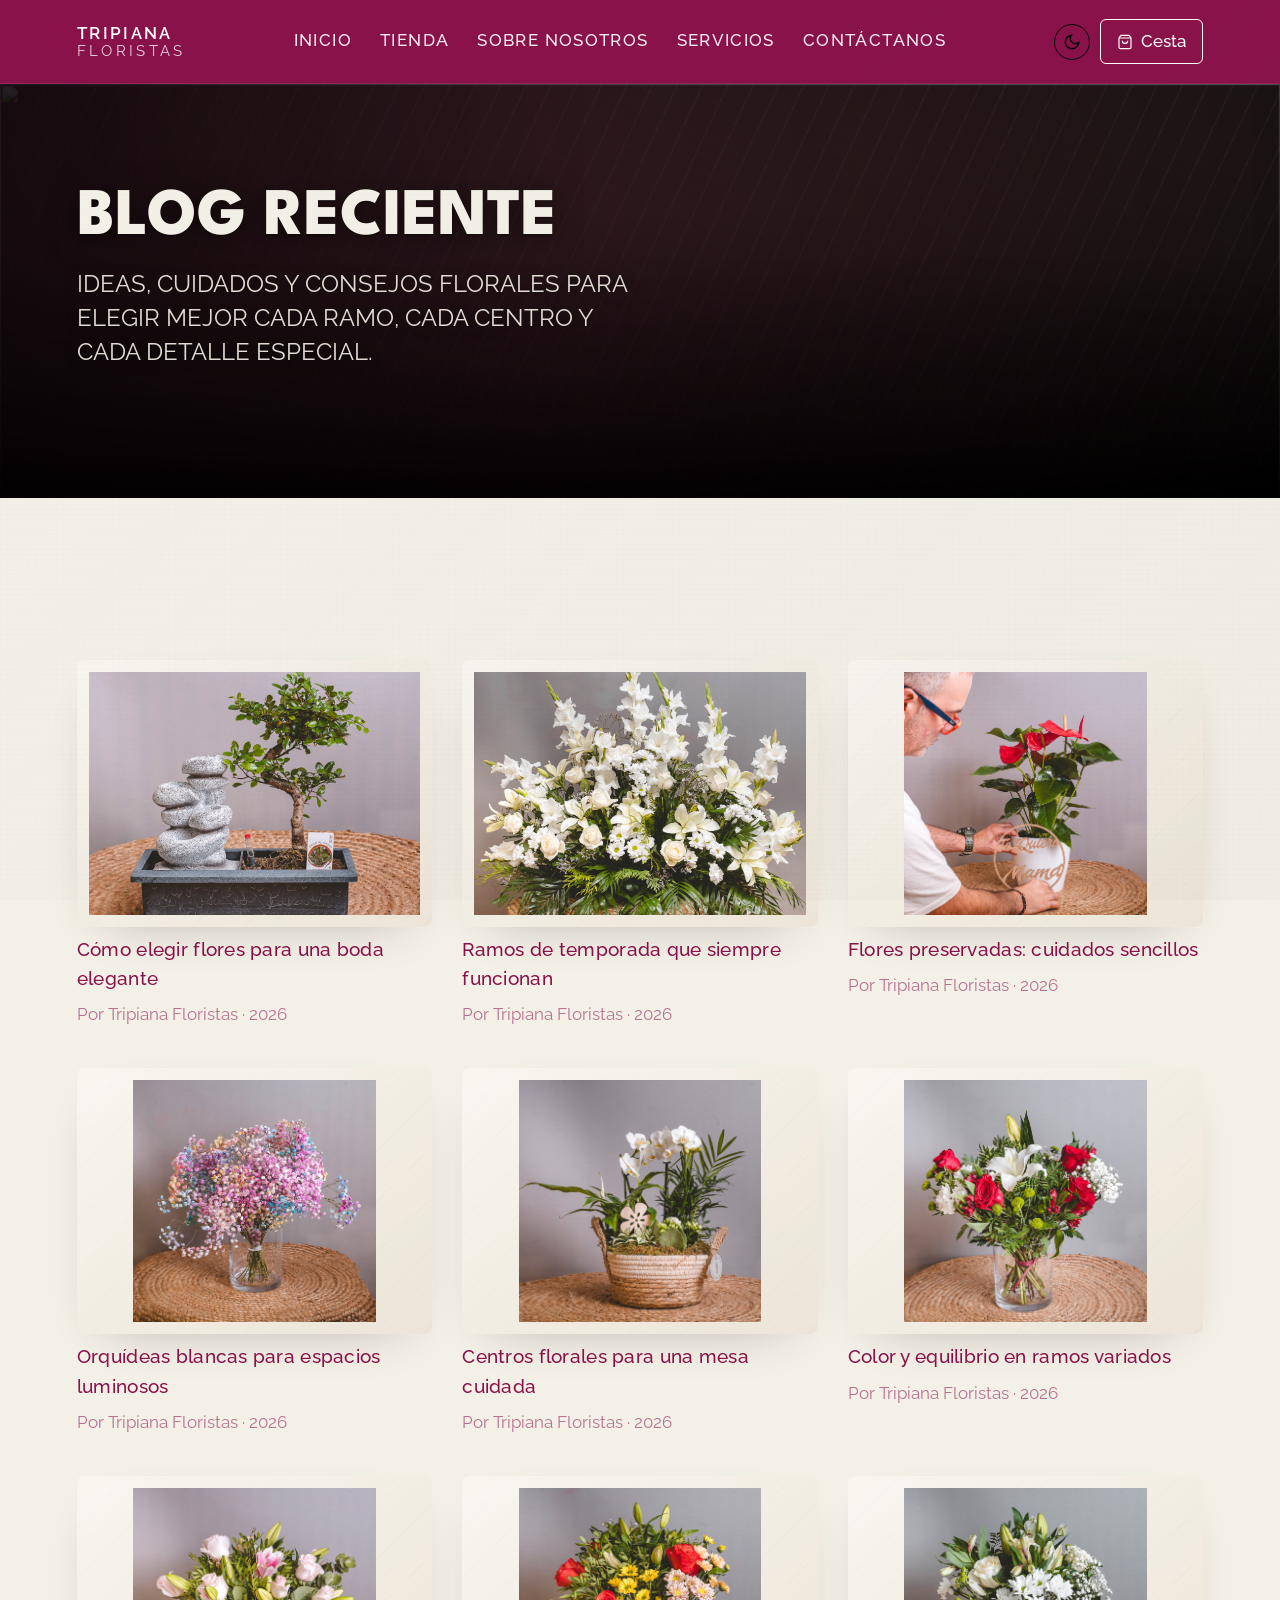
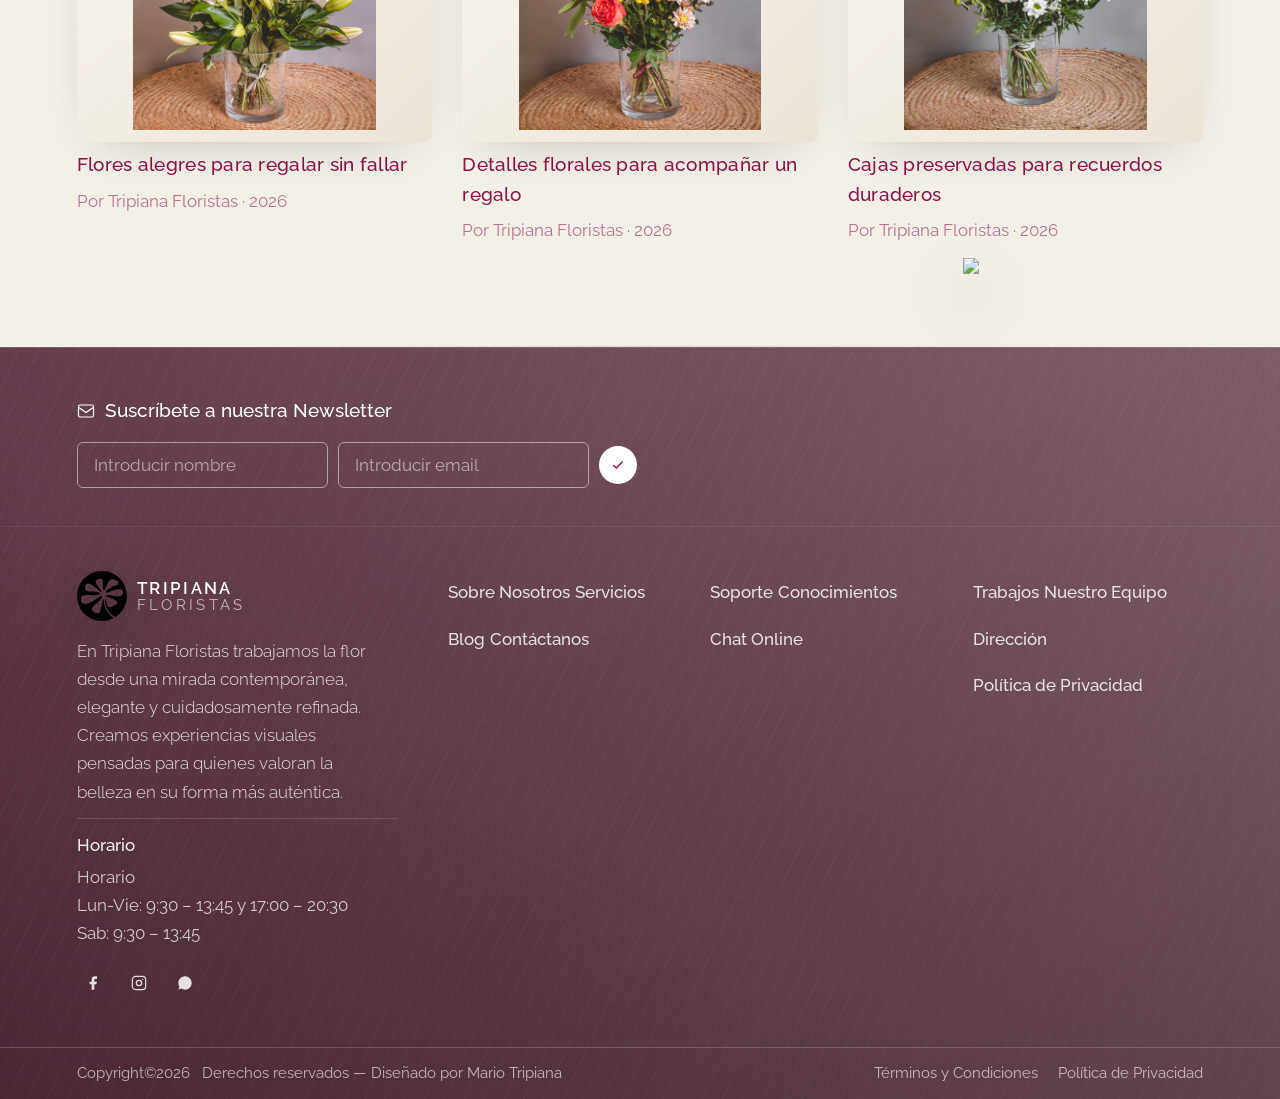
==== blog.html @ 81db088d "cambios" ====
<!doctype html>
<html lang="es">
  <head>
    <meta charset="UTF-8" />
    <meta name="viewport" content="width=device-width, initial-scale=1.0" />
    <title>Tripiana Floristas — Blog</title>
    <link rel="stylesheet" href="styles.css" />
    <script src="assets/effects.js" defer></script>
    <style>
      .blog-page-grid {
        display: grid;
        grid-template-columns: repeat(3, 1fr);
        gap: clamp(22px, 2.5vw, 32px) clamp(20px, 2.5vw, 30px);
        padding: clamp(40px, 6vw, 72px) 0 clamp(56px, 8vw, 96px);
      }
      .blog-page-card {
        display: flex;
        flex-direction: column;
        gap: 8px;
        cursor: pointer;
      }
      .blog-page-card:hover .img-ph {
        opacity: 0.88;
      }
      .blog-page-card .img-ph {
        width: 100%;
        aspect-ratio: 4/3;
        min-height: 160px;
        transition: opacity 0.2s;
      }
      .blog-page-card-title {
        font-weight: 500;
        font-size: var(--fs-base);
        color: var(--crimson);
      }
      .blog-page-card-meta {
        font-size: var(--fs-sm);
        color: var(--text-mid);
      }
      @media (max-width: 1100px) {
        .blog-page-grid {
          grid-template-columns: repeat(2, 1fr);
        }
      }
      @media (max-width: 520px) {
        .blog-page-grid {
          grid-template-columns: 1fr;
        }
      }
    </style>
  </head>
  <body>
    <!-- HEADER -->
    <header class="site-header hdr-crimson">
      <a href="index.html" class="logo">
        <div class="logo-text">
          <span class="logo-name">TRIPIANA</span>
          <span class="logo-sub">FLORISTAS</span>
        </div>
      </a>
      <nav class="site-nav" id="siteNav">
        <a href="index.html">INICIO</a>
        <a href="tienda.html">TIENDA</a>
        <a href="sobre-nosotros.html">SOBRE NOSOTROS</a>
        <a href="servicios.html">SERVICIOS</a>
        <a href="contacto.html">CONTÁCTANOS</a>
      </nav>
      <div class="header-actions">
        <a href="cesta.html" class="cart-btn">
          <svg
            width="16"
            height="16"
            viewBox="0 0 24 24"
            fill="none"
            stroke="currentColor"
            stroke-width="1.8"
          >
            <path d="M6 2L3 6v14a2 2 0 002 2h14a2 2 0 002-2V6l-3-4z" />
            <line x1="3" y1="6" x2="21" y2="6" />
            <path d="M16 10a4 4 0 01-8 0" />
          </svg>
          Cesta
        </a>
        <button
          class="nav-toggle"
          id="navToggle"
          aria-label="Abrir menú"
          aria-expanded="false"
        >
          <svg
            viewBox="0 0 24 24"
            fill="none"
            stroke="currentColor"
            stroke-width="2"
          >
            <line x1="3" y1="7" x2="21" y2="7" />
            <line x1="3" y1="12" x2="21" y2="12" />
            <line x1="3" y1="17" x2="21" y2="17" />
          </svg>
        </button>
      </div>
    </header>

    <!-- HERO -->
    <section class="hero">
      <img class="hero-photo" src="fotos web/ramo pastel.png" alt="" />
      <div class="hero-content">
        <h1 class="hero-title">Blog reciente</h1>
        <p class="hero-body" style="max-width:500px">Ideas, cuidados y consejos florales para elegir mejor cada ramo, cada centro y cada detalle especial.</p>
      </div>
    </section>

    <!-- BLOG GRID — 9 posts -->
    <section class="section" style="padding-bottom: 0">
      <div class="container">
        <div class="blog-page-grid">
          <div class="blog-page-card">
            <div
              class="img-ph"
              style="width: 100%; aspect-ratio: 4/3; min-height: 160px"
            >
              <img
                class="img-real"
                src="fotos web/Bonsái_mini.jpg"
                alt="Foto blog"
              />
            </div>
            <p class="blog-page-card-title">
              Cómo elegir flores para una boda elegante
            </p>
            <p class="blog-page-card-meta">Por Tripiana Floristas · 2026</p>
          </div>
          <div class="blog-page-card">
            <div
              class="img-ph"
              style="width: 100%; aspect-ratio: 4/3; min-height: 160px"
            >
              <img
                class="img-real"
                src="fotos web/Centro_Blanco.jpg"
                alt="Foto blog"
              />
            </div>
            <p class="blog-page-card-title">
              Ramos de temporada que siempre funcionan
            </p>
            <p class="blog-page-card-meta">Por Tripiana Floristas · 2026</p>
          </div>
          <div class="blog-page-card">
            <div
              class="img-ph"
              style="width: 100%; aspect-ratio: 4/3; min-height: 160px"
            >
              <img
                class="img-contain"
                src="fotos web/Jero_Planta.jpg"
                alt="Foto blog"
              />
            </div>
            <p class="blog-page-card-title">
              Flores preservadas: cuidados sencillos
            </p>
            <p class="blog-page-card-meta">Por Tripiana Floristas · 2026</p>
          </div>
          <div class="blog-page-card">
            <div
              class="img-ph"
              style="width: 100%; aspect-ratio: 4/3; min-height: 160px"
            >
              <img
                class="img-contain"
                src="fotos web/Paniculata_Abierta.jpg"
                alt="Foto blog"
              />
            </div>
            <p class="blog-page-card-title">
              Orquídeas blancas para espacios luminosos
            </p>
            <p class="blog-page-card-meta">Por Tripiana Floristas · 2026</p>
          </div>
          <div class="blog-page-card">
            <div
              class="img-ph"
              style="width: 100%; aspect-ratio: 4/3; min-height: 160px"
            >
              <img
                class="img-contain"
                src="fotos web/Cesta verde grande.jpg"
                alt="Foto blog"
              />
            </div>
            <p class="blog-page-card-title">
              Centros florales para una mesa cuidada
            </p>
            <p class="blog-page-card-meta">Por Tripiana Floristas · 2026</p>
          </div>
          <div class="blog-page-card">
            <div
              class="img-ph"
              style="width: 100%; aspect-ratio: 4/3; min-height: 160px"
            >
              <img
                class="img-contain"
                src="fotos web/Ramo_Sobremesa.jpg"
                alt="Foto blog"
              />
            </div>
            <p class="blog-page-card-title">
              Color y equilibrio en ramos variados
            </p>
            <p class="blog-page-card-meta">Por Tripiana Floristas · 2026</p>
          </div>
          <div class="blog-page-card">
            <div
              class="img-ph"
              style="width: 100%; aspect-ratio: 4/3; min-height: 160px"
            >
              <img
                class="img-contain"
                src="fotos web/Ramo_Ilicitano.jpg"
                alt="Foto blog"
              />
            </div>
            <p class="blog-page-card-title">
              Flores alegres para regalar sin fallar
            </p>
            <p class="blog-page-card-meta">Por Tripiana Floristas · 2026</p>
          </div>
          <div class="blog-page-card">
            <div
              class="img-ph"
              style="width: 100%; aspect-ratio: 4/3; min-height: 160px"
            >
              <img
                class="img-contain"
                src="fotos web/Ramo_Éxito.jpg"
                alt="Foto blog"
              />
            </div>
            <p class="blog-page-card-title">
              Detalles florales para acompañar un regalo
            </p>
            <p class="blog-page-card-meta">Por Tripiana Floristas · 2026</p>
          </div>
          <div class="blog-page-card">
            <div
              class="img-ph"
              style="width: 100%; aspect-ratio: 4/3; min-height: 160px"
            >
              <img
                class="img-contain"
                src="fotos web/Ramo_Elegancia.jpg"
                alt="Foto blog"
              />
            </div>
            <p class="blog-page-card-title">
              Cajas preservadas para recuerdos duraderos
            </p>
            <p class="blog-page-card-meta">Por Tripiana Floristas · 2026</p>
          </div>
        </div>
      </div>
    </section>

    <!-- FOOTER -->
    <footer class="site-footer">
      <div class="footer-texture"></div>
      <div class="footer-nl">
        <div class="footer-nl-left">
          <p class="footer-nl-label">
            <svg
              width="18"
              height="18"
              viewBox="0 0 24 24"
              fill="none"
              stroke="currentColor"
              stroke-width="1.6"
            >
              <rect x="2" y="4" width="20" height="16" rx="2" />
              <path d="M2 7l10 7 10-7" />
            </svg>
            Suscríbete a nuestra Newsletter
          </p>
          <div class="footer-nl-form">
            <input
              class="footer-input"
              type="text"
              placeholder="Introducir nombre"
            />
            <input
              class="footer-input"
              type="email"
              placeholder="Introducir email"
            />
            <button class="footer-check-btn" aria-label="Enviar">
              <svg
                width="14"
                height="14"
                viewBox="0 0 24 24"
                fill="none"
                stroke="currentColor"
                stroke-width="2.5"
              >
                <polyline points="20 6 9 17 4 12" />
              </svg>
            </button>
          </div>
        </div>
        <div class="footer-schedule">
          Horario<br />Lun-Vie: 9:30 – 13:45 y 17:00 – 20:30<br />Sab: 9:30 –
          13:45
        </div>
        <div class="footer-bouquet">
          <div class="img-ph">
            <img
              class="img-contain"
              src="fotos web/fotos web-11.png"
              alt="Ramo"
            />
          </div>
        </div>
      </div>
      <div class="footer-main">
        <div class="footer-brand">
          <div class="footer-logo">
            <img src="assets/logo-flower.svg" class="footer-logo-icon" alt="" />
            <div class="footer-logo-text logo-text">
              <span class="logo-name">TRIPIANA</span>
              <span class="logo-sub">FLORISTAS</span>
            </div>
          </div>
          <p class="footer-brand-desc">
            En Tripiana Floristas trabajamos la flor desde una mirada
            contemporánea, elegante y cuidadosamente refinada. Creamos
            experiencias visuales pensadas para quienes valoran la belleza en su
            forma más auténtica.
          </p>
          <div class="footer-social">
            <button class="footer-social-btn">
              <svg
                width="16"
                height="16"
                viewBox="0 0 24 24"
                fill="currentColor"
              >
                <path
                  d="M18 2h-3a5 5 0 00-5 5v3H7v4h3v8h4v-8h3l1-4h-4V7a1 1 0 011-1h3z"
                />
              </svg>
            </button>
            <button class="footer-social-btn">
              <svg
                width="16"
                height="16"
                viewBox="0 0 24 24"
                fill="none"
                stroke="currentColor"
                stroke-width="1.8"
              >
                <rect x="2" y="2" width="20" height="20" rx="5" />
                <circle cx="12" cy="12" r="4" />
                <circle
                  cx="17.5"
                  cy="6.5"
                  r="1"
                  fill="currentColor"
                  stroke="none"
                />
              </svg>
            </button>
            <button class="footer-social-btn">
              <svg
                width="16"
                height="16"
                viewBox="0 0 24 24"
                fill="currentColor"
              >
                <path
                  d="M17.472 14.382c-.297-.149-1.758-.867-2.03-.967-.273-.099-.471-.148-.67.15-.197.297-.767.966-.94 1.164-.173.199-.347.223-.644.075-.297-.15-1.255-.463-2.39-1.475-.883-.788-1.48-1.761-1.653-2.059-.173-.297-.018-.458.13-.606.134-.133.298-.347.446-.52.149-.174.198-.298.298-.497.099-.198.05-.371-.025-.52-.075-.149-.669-1.612-.916-2.207-.242-.579-.487-.5-.669-.51-.173-.008-.371-.01-.57-.01-.198 0-.52.074-.792.372-.272.297-1.04 1.016-1.04 2.479 0 1.462 1.065 2.875 1.213 3.074.149.198 2.096 3.2 5.077 4.487.709.306 1.262.489 1.694.625.712.227 1.36.195 1.871.118.571-.085 1.758-.719 2.006-1.413.248-.694.248-1.289.173-1.413-.074-.124-.272-.198-.57-.347zM11.99 2C6.469 2 2 6.47 2 11.99c0 2.108.62 4.072 1.693 5.717L2 22l4.418-1.666C8.006 21.375 9.96 22 11.99 22 17.51 22 22 17.53 22 12.01 22 6.47 17.51 2 11.99 2z"
                />
              </svg>
            </button>
          </div>
        </div>
        <div class="footer-links-grid">
          <div class="footer-link-col">
            <a href="sobre-nosotros.html">Sobre Nosotros</a>
            <a href="servicios.html">Servicios</a>
            <a href="blog.html">Blog</a>
            <a href="contacto.html">Contáctanos</a>
          </div>
          <div class="footer-link-col">
            <a href="#">Soporte</a>
            <a href="#">Conocimientos</a>
            <a href="#">Chat Online</a>
          </div>
          <div class="footer-link-col">
            <a href="#">Trabajos</a>
            <a href="sobre-nosotros.html">Nuestro Equipo</a>
            <a href="#">Dirección</a>
            <a href="politica.html">Política de Privacidad</a>
          </div>
        </div>
      </div>
      <div class="footer-bottom">
        <div style="display: flex; gap: 12px; flex-wrap: wrap">
          <span>Copyright©2026</span>
          <span>Derechos reservados — Diseñado por Mario Tripiana</span>
        </div>
        <div class="footer-bottom-right">
          <a href="#">Términos y Condiciones</a>
          <a href="politica.html">Política de Privacidad</a>
        </div>
      </div>
    </footer>

    <script>
      (function () {
        var t = document.getElementById("navToggle"),
          n = document.getElementById("siteNav");
        if (!t || !n) return;
        t.addEventListener("click", function () {
          var o = n.classList.toggle("open");
          t.setAttribute("aria-expanded", o ? "true" : "false");
        });
      })();
    </script>
  </body>
</html>
---- styles.css ----
/* ============================================================
   TRIPIANA FLORISTAS — Shared Styles (responsive overhaul)
   ============================================================ */
@import url("https://fonts.googleapis.com/css2?family=League+Spartan:wght@700;800&family=Raleway:ital,wght@0,300;0,400;0,500;0,600;0,700;1,300;1,400&family=Cormorant+Garamond:ital,wght@0,300;0,400;0,500;0,600;1,300;1,400;1,500;1,600&display=swap");

:root {
  /* ── Colores base ── */
  --crimson: #8a124b;
  --crimson-dark: #710032;
  --crimson-mid: #b97193;
  --cream: #f3f0e7;
  --white: #ffffff;
  --black: #000000;
  --gray: rgb(175, 175, 175);
  --gray-light: rgb(237, 235, 236);
  --gray-mid: rgb(194, 192, 185);
  --text-mid: #b97193;
  --hero-dark: rgb(37, 28, 28);

  /* ── Figma Corporate Colors — Primario ── */
  --color-primary-50: #e8d0db;
  --color-primary-100: #dcb8c9;
  --color-primary-200: #b97193;
  --color-primary-300: #ad5981;
  --color-primary-400: #962a5d;
  --color-primary-500: #8a124b;
  --color-primary-600: #710032;
  --color-primary-700: #570018;
  --color-primary-800: #3e0000;

  /* ── Figma Corporate Colors — Secundario (crema/beige) ── */
  --color-secondary-50: #fdfcfa;
  --color-secondary-100: #faf9f5;
  --color-secondary-200: #f8f6f1;
  --color-secondary-300: #f5f3ec;
  --color-secondary-400: #f3f0e6;
  --color-secondary-500: #f3f0e7;
  --color-secondary-600: #c2c0b9;
  --color-secondary-700: #92908b;
  --color-secondary-800: #61605c;

  /* ── Figma Corporate Colors — Neutral ── */
  --color-neutral-50: #f6f5f6;
  --color-neutral-100: #edebec;
  --color-neutral-200: #e5e1e3;
  --color-neutral-300: #e0dcde;
  --color-neutral-400: #d0cdd0;
  --color-neutral-500: #d3cdd0;
  --color-neutral-600: #6d676a;
  --color-neutral-700: #534d50;
  --color-neutral-800: #3a3437;

  /* ── Figma Corporate Colors — Complementario (azul oscuro) ── */
  --color-comp-50: #d4d6d9;
  --color-comp-100: #aaadb2;
  --color-comp-200: #7f858c;
  --color-comp-300: #555c65;
  --color-comp-400: #2a444f;
  --color-comp-500: #2a333f;
  --color-comp-600: #222932;
  --color-comp-700: #191f26;
  --color-comp-800: #111419;

  /* ── Figma Corporate Colors — Complementario 2 (lila/lavanda) ── */
  --color-comp2-50: #f7f2f8;
  --color-comp2-100: #efe6f2;
  --color-comp2-200: #e7d9eb;
  --color-comp2-300: #dfcde5;
  --color-comp2-400: #d0c0dd;
  --color-comp2-500: #d7c0de;
  --color-comp2-600: #ac9ab2;
  --color-comp2-700: #817385;
  --color-comp2-800: #564d59;

  /* ── Figma Corporate Colors — Warning (verde) ── */
  --color-warning-50: #dffbcd;
  --color-warning-100: #bef79b;
  --color-warning-500: #5dea06;
  --color-warning-600: #2ab700;
  --color-warning-700: #008400;
  --color-warning-800: #006b00;

  /* ── Figma Corporate Colors — Error (rojo) ── */
  --color-error-50: #ffcccc;
  --color-error-100: #ff9999;
  --color-error-500: #ff0000;
  --color-error-600: #cc0000;
  --color-error-700: #990000;
  --color-error-800: #7f0000;

  /* ── Figma Corporate Colors — Dark mode ── */
  --color-dark-50: #3d0000;
  --color-dark-100: #240000;
  --color-dark-200: #0a0000;

  /* ── Tipografía ── */
  --font:
    "Gill Sans", "Gill Sans MT", Raleway, Calibri, "Trebuchet MS", sans-serif;
  --font-elegant:
    "Eric Machat", "Cormorant Garamond", "EB Garamond", Georgia, serif;
  --font-hero:
    "League Spartan", Raleway, "Gill Sans", "Gill Sans MT", sans-serif;
  --pad: clamp(20px, 6vw, 138px);
  --maxw: 1512px;

  /* ── Fluid type scale ── */
  --fs-xs: clamp(13px, 0.7vw + 10px, 15px);
  --fs-sm: clamp(15px, 0.8vw + 11px, 17px);
  --fs-base: clamp(16px, 0.9vw + 12px, 19px);
  --fs-md: clamp(18px, 1vw + 13px, 22px);
  --fs-lg: clamp(24px, 1.8vw + 14px, 34px);
  --fs-xl: clamp(30px, 2.4vw + 16px, 44px);
  --fs-xxl: clamp(34px, 3.8vw + 16px, 64px);
}

/* ── DARK MODE ── */
[data-theme="dark"] {
  --cream: #1c0a10;
  --white: #2a1018;
  --black: #f3f0e7;
  --gray: #92908b;
  --gray-light: #3a3437;
  --gray-mid: #534d50;
  --text-mid: #d7c0de;
  --hero-dark: #0a0000;
  --crimson-mid: #d7c0de;
}
[data-theme="dark"] body {
  background: #1c0a10;
  color: #f3f0e7;
}
[data-theme="dark"] .img-ph {
  background: repeating-linear-gradient(
    -45deg,
    #2a1018 0,
    #2a1018 2px,
    #1c0a10 2px,
    #1c0a10 14px
  );
  color: #534d50;
}
[data-theme="dark"] .site-header.hdr-white {
  background: #2a1018;
  box-shadow: 0 1px 0 rgba(255, 255, 255, 0.06);
}
[data-theme="dark"] .site-header.hdr-white .site-nav a,
[data-theme="dark"] .site-header.hdr-white .cart-btn {
  color: #f3f0e7;
}
[data-theme="dark"] .intro-split,
.about-split-wrap {
  background: transparent;
}
[data-theme="dark"] .section {
  background: #1c0a10;
}
[data-theme="dark"] .reco-section,
[data-theme="dark"] .collage-section {
  background: #1c0a10;
}
[data-theme="dark"] .form-input,
[data-theme="dark"] .form-textarea {
  background: #2a1018;
  border-color: #534d50;
  color: #f3f0e7;
}
[data-theme="dark"] .order-total {
  border-color: #534d50;
}
[data-theme="dark"] .order-total-header {
  background: #3a3437;
  color: #f3f0e7;
}
[data-theme="dark"] .cart-table th {
  color: #d7c0de;
}
[data-theme="dark"] .cart-table td {
  border-color: #3a3437;
}
[data-theme="dark"] .coupon-input {
  background: #2a1018;
  border-color: #534d50;
  color: #f3f0e7;
}
*,
*::before,
*::after {
  box-sizing: border-box;
  margin: 0;
  padding: 0;
}
html,
body {
  font-family: var(--font);
  background: var(--cream);
  color: var(--black);
  font-size: var(--fs-base);
  line-height: 1.55;
  -webkit-font-smoothing: antialiased;
}
a {
  text-decoration: none;
  color: inherit;
}
img {
  max-width: 100%;
  display: block;
}
button {
  font-family: var(--font);
  cursor: pointer;
}
input,
textarea {
  font-family: var(--font);
}

/* ── Placeholder images ── */
.img-ph {
  background: repeating-linear-gradient(
    -45deg,
    rgb(221, 217, 208) 0,
    rgb(221, 217, 208) 2px,
    var(--cream) 2px,
    var(--cream) 14px
  );
  display: flex;
  align-items: center;
  justify-content: center;
  flex-direction: column;
  gap: 5px;
  color: var(--gray);
  font-size: var(--fs-xs);
  letter-spacing: 0.05em;
  text-align: center;
  padding: 12px;
  overflow: hidden;
}
.img-ph-dark {
  background:
    repeating-linear-gradient(
      -45deg,
      rgba(255, 255, 255, 0.06) 0,
      rgba(255, 255, 255, 0.06) 1px,
      transparent 1px,
      transparent 10px
    ),
    rgba(0, 0, 0, 0.18);
  color: rgba(255, 255, 255, 0.35);
  border: 1px dashed rgba(255, 255, 255, 0.18);
}
.img-real {
  width: 100%;
  height: 100%;
  display: block;
  object-fit: cover;
}
.img-contain {
  width: 100%;
  height: 100%;
  display: block;
  object-fit: contain;
}
.hero-photo {
  position: absolute;
  inset: 0;
  width: 100%;
  height: 100%;
  object-fit: cover;
  filter: brightness(0.58);
}

/* ── Buttons ── */
.btn {
  display: inline-flex;
  align-items: center;
  justify-content: center;
  gap: 8px;
  font-weight: 500;
  font-size: var(--fs-sm);
  letter-spacing: 0.04em;
  padding: 12px 28px;
  border-radius: 100px;
  border: 1.6px solid transparent;
  cursor: pointer;
  transition: all 0.18s;
  text-decoration: none;
  line-height: 1;
}
.btn-primary {
  background: var(--crimson);
  color: var(--white);
  border-color: var(--crimson);
}
.btn-primary:hover {
  background: var(--crimson-dark);
  border-color: var(--crimson-dark);
}
.btn-outline-white {
  background: transparent;
  color: var(--white);
  border-color: var(--white);
}
.btn-outline-white:hover {
  background: rgba(255, 255, 255, 0.12);
}
.btn-outline-dark {
  background: transparent;
  color: var(--black);
  border-color: var(--black);
}
.btn-outline-crimson {
  background: transparent;
  color: var(--crimson);
  border-color: var(--crimson);
}
.btn-outline-crimson:hover {
  background: var(--crimson);
  color: var(--white);
}
/* Botón crema (Reservar) */
.btn-cream {
  background: var(--cream);
  color: var(--crimson);
  border-color: var(--cream);
  font-weight: 600;
}
.btn-cream:hover {
  background: #ede9d8;
  border-color: #ede9d8;
}
/* Botón borde crema (Ver catálogo) */
.btn-cream-outline {
  background: transparent;
  color: var(--cream);
  border-color: var(--cream);
}
.btn-cream-outline:hover {
  background: rgba(243, 240, 231, 0.14);
}
.btn-sm {
  padding: 9px 22px;
  font-size: var(--fs-xs);
}
.btn-lg {
  padding: 14px 36px;
  font-size: var(--fs-base);
}

/* ── Dark mode toggle ── */
.theme-toggle {
  width: 36px;
  height: 36px;
  background: none;
  border: 1.5px solid currentColor;
  border-radius: 50%;
  display: flex;
  align-items: center;
  justify-content: center;
  cursor: pointer;
  transition: all 0.2s;
  flex-shrink: 0;
  color: inherit;
}
.theme-toggle:hover {
  background: rgba(255, 255, 255, 0.12);
}
.theme-toggle svg {
  width: 18px;
  height: 18px;
  pointer-events: none;
}
.theme-toggle .icon-sun {
  display: none;
}
.theme-toggle .icon-moon {
  display: block;
}
[data-theme="dark"] .theme-toggle .icon-sun {
  display: block;
}
[data-theme="dark"] .theme-toggle .icon-moon {
  display: none;
}

/* ── HEADER ── */
.site-header {
  position: sticky;
  top: 0;
  z-index: 200;
  width: 100%;
  min-height: 84px;
  display: flex;
  align-items: center;
  padding: 14px var(--pad);
  gap: 32px;
  flex-wrap: nowrap;
}
.site-header.hdr-white {
  background: var(--white);
  box-shadow: 0 1px 0 rgba(0, 0, 0, 0.06);
}
.site-header.hdr-crimson {
  background: var(--crimson);
}

.logo {
  display: flex;
  align-items: center;
  gap: 10px;
  flex-shrink: 0;
}
.logo-icon {
  width: 42px;
  height: 42px;
  object-fit: contain;
}
.hdr-crimson .logo-icon {
  filter: brightness(0) invert(1);
}
.logo-text {
  display: flex;
  flex-direction: column;
  line-height: 1.1;
}
.logo-name {
  font-weight: 600;
  font-size: var(--fs-sm);
  letter-spacing: 0.14em;
}
.logo-sub {
  font-weight: 400;
  font-size: var(--fs-xs);
  letter-spacing: 0.22em;
  opacity: 0.8;
}
.hdr-white .logo-name,
.hdr-white .logo-sub {
  color: var(--crimson);
}
.hdr-crimson .logo-name,
.hdr-crimson .logo-sub {
  color: var(--white);
}

.site-nav {
  flex: 1;
  display: flex;
  align-items: center;
  justify-content: center;
  gap: clamp(14px, 2.2vw, 32px);
  flex-wrap: wrap;
}
.site-nav a {
  font-weight: 500;
  font-size: var(--fs-sm);
  letter-spacing: 0.08em;
  text-transform: uppercase;
  padding-bottom: 2px;
  position: relative;
  opacity: 0.92;
  transition: opacity 0.15s;
}
.site-nav a:hover {
  opacity: 1;
}
.hdr-white .site-nav a {
  color: var(--black);
}
.hdr-crimson .site-nav a {
  color: var(--white);
}
.site-nav a.active::after,
.site-nav a:hover::after {
  content: "";
  position: absolute;
  bottom: -4px;
  left: 0;
  right: 0;
  height: 1.5px;
  background: currentColor;
}

.header-actions {
  display: flex;
  align-items: center;
  gap: 10px;
  flex-shrink: 0;
}
.icon-btn {
  width: 36px;
  height: 36px;
  background: none;
  border: none;
  cursor: pointer;
  display: flex;
  align-items: center;
  justify-content: center;
  border-radius: 4px;
}
.hdr-white .icon-btn {
  color: var(--black);
}
.hdr-crimson .icon-btn {
  color: var(--white);
}
.cart-btn {
  display: inline-flex;
  align-items: center;
  gap: 8px;
  padding: 8px 16px;
  border: 1.5px solid currentColor;
  border-radius: 6px;
  font-size: var(--fs-sm);
  font-weight: 500;
  background: none;
  cursor: pointer;
}
.cart-count {
  min-width: 20px;
  height: 20px;
  border-radius: 50%;
  display: inline-flex;
  align-items: center;
  justify-content: center;
  background: var(--white);
  color: var(--crimson);
  font-size: 12px;
  font-weight: 600;
  line-height: 1;
}
.hdr-white .cart-btn {
  color: var(--black);
}
.hdr-crimson .cart-btn {
  color: var(--white);
}

/* Mobile nav toggle */
.nav-toggle {
  display: none;
  width: 42px;
  height: 42px;
  border: 1.5px solid currentColor;
  border-radius: 6px;
  background: none;
  align-items: center;
  justify-content: center;
  color: inherit;
}
.hdr-crimson .nav-toggle {
  color: var(--white);
}
.hdr-white .nav-toggle {
  color: var(--black);
}
.nav-toggle svg {
  width: 22px;
  height: 22px;
}

/* ── HERO ── */
.hero {
  position: relative;
  width: 100%;
  min-height: clamp(360px, 55vh, 620px);
  background: var(--hero-dark);
  display: flex;
  align-items: flex-end;
  overflow: hidden;
}
.hero-bg {
  position: absolute;
  inset: 0;
  background: var(--hero-dark);
}
.hero-ph {
  position: absolute;
  inset: 0;
  background:
    repeating-linear-gradient(
      -45deg,
      rgba(255, 255, 255, 0.025) 0,
      rgba(255, 255, 255, 0.025) 1px,
      transparent 1px,
      transparent 10px
    ),
    var(--hero-dark);
}
.hero-content {
  position: relative;
  z-index: 2;
  padding: 0 var(--pad) clamp(40px, 7vw, 90px);
  max-width: 720px;
  width: 100%;
}
.hero-title {
  font-family: var(--font-elegant);
  font-weight: 500;
  font-size: var(--fs-xxl);
  color: var(--cream);
  line-height: 1.05;
  text-transform: uppercase;
  margin-bottom: 18px;
  letter-spacing: 0.04em;
}
.hero-body {
  font-size: var(--fs-base);
  color: var(--cream);
  line-height: 1.6;
  opacity: 0.92;
  margin-bottom: 30px;
  max-width: 520px;
  text-transform: uppercase;
}
.hero-body em {
  font-style: italic;
  font-weight: 500;
}
.hero-actions {
  display: flex;
  gap: 14px;
  flex-wrap: wrap;
}

/* ── SECTIONS ── */
.section {
  padding: clamp(48px, 8vw, 90px) 0;
}
.container {
  max-width: var(--maxw);
  margin: 0 auto;
  padding: 0 var(--pad);
  width: 100%;
}
.section-title {
  font-weight: 500;
  font-size: var(--fs-xl);
  text-align: center;
  margin-bottom: clamp(28px, 4vw, 52px);
}
.section-title-crimson {
  color: var(--crimson);
}
.section-title-black {
  color: var(--black);
}
.divider {
  height: 1px;
  background: var(--gray-light);
  margin: 40px 0;
}

/* ── PRODUCTS ── */
.products-grid-3 {
  display: grid;
  grid-template-columns: repeat(3, 1fr);
  gap: clamp(20px, 3vw, 40px);
}
.products-grid-4 {
  display: grid;
  grid-template-columns: repeat(4, 1fr);
  gap: clamp(20px, 3vw, 36px) clamp(16px, 2vw, 24px);
}
.product-card {
  display: flex;
  flex-direction: column;
  align-items: center;
  gap: 10px;
}
.product-img-ph {
  width: 100%;
  aspect-ratio: 1;
  display: flex;
  align-items: center;
  justify-content: center;
  background: var(--cream);
}
.product-img-ph .img-ph {
  width: 100%;
  height: 100%;
  min-height: 180px;
}
.product-name {
  font-weight: 500;
  font-size: var(--fs-md);
  color: var(--crimson);
  text-align: center;
}
.product-price {
  font-size: var(--fs-base);
  color: var(--crimson);
  text-align: center;
  font-weight: 600;
}

/* ── BLOG CARDS ── */
.blog-grid-3 {
  display: grid;
  grid-template-columns: repeat(3, 1fr);
  gap: clamp(20px, 2.5vw, 32px);
}
.blog-grid-9 {
  display: grid;
  grid-template-columns: repeat(3, 1fr);
  gap: clamp(22px, 2.5vw, 32px) clamp(20px, 2.5vw, 30px);
}
.blog-card {
  display: flex;
  flex-direction: column;
  gap: 8px;
}
.blog-card-img-ph .img-ph {
  width: 100%;
  aspect-ratio: 4/3;
  min-height: 140px;
}
.blog-card-title {
  font-weight: 500;
  font-size: var(--fs-base);
  color: var(--crimson);
}
.blog-card-meta {
  font-size: var(--fs-sm);
  color: var(--text-mid);
}

/* ── WHY US / FEATURES ── */
.why-us-grid {
  display: grid;
  grid-template-columns: 1.1fr 1fr;
  gap: clamp(32px, 5vw, 72px);
  align-items: start;
}
.why-us-head {
  font-weight: 500;
  font-size: var(--fs-lg);
  color: var(--crimson);
  margin-bottom: 16px;
}
.why-us-body {
  font-size: var(--fs-base);
  line-height: 1.65;
  margin-bottom: 26px;
  color: var(--text-mid);
}
.features-grid {
  display: grid;
  grid-template-columns: 1fr 1fr;
  gap: clamp(16px, 2vw, 28px) clamp(20px, 2.5vw, 32px);
}
.feature-title {
  font-weight: 500;
  font-size: var(--fs-base);
  color: var(--crimson);
  margin-bottom: 6px;
}
.feature-body {
  font-size: var(--fs-sm);
  line-height: 1.55;
  color: var(--text-mid);
}
.why-us-img-ph .img-ph {
  width: 100%;
  aspect-ratio: 3/4;
  min-height: 380px;
  border-radius: 18px;
}

/* ── TESTIMONIAL ── */
.testimonial-section {
  text-align: center;
  padding: clamp(48px, 7vw, 90px) 0;
}
.testimonial-carousel {
  max-width: 720px;
  margin: 0 auto;
}
.testimonial-slide {
  display: none;
}
.testimonial-slide.active {
  display: block;
  animation: testimonial-fade 0.45s ease;
}
.testimonial-quote {
  font-size: var(--fs-base);
  line-height: 1.7;
  max-width: 640px;
  margin: 0 auto 28px;
  font-style: italic;
  color: var(--text-mid);
}
.testimonial-avatar .img-ph {
  width: 64px;
  height: 64px;
  border-radius: 50%;
  margin: 0 auto 12px;
  min-height: 64px;
}
.testimonial-name {
  font-weight: 500;
  font-size: var(--fs-base);
  color: var(--crimson);
}
.testimonial-dots {
  display: flex;
  justify-content: center;
  gap: 8px;
  margin-top: 20px;
}
.dot {
  width: 9px;
  height: 9px;
  border-radius: 50%;
  background: var(--crimson-mid);
  border: 0;
  padding: 0;
  cursor: pointer;
}
.dot.active {
  background: var(--crimson);
}
@keyframes testimonial-fade {
  from {
    opacity: 0;
    transform: translateY(6px);
  }
  to {
    opacity: 1;
    transform: translateY(0);
  }
}

/* ── FOOTER ── */
.site-footer {
  background: var(--crimson);
  position: relative;
  overflow: hidden;
  color: var(--white);
}
.footer-texture {
  position: absolute;
  inset: 0;
  pointer-events: none;
  background: repeating-linear-gradient(
    -45deg,
    rgba(0, 0, 0, 0.04) 0,
    rgba(0, 0, 0, 0.04) 1px,
    transparent 1px,
    transparent 10px
  );
}
/* Newsletter */
.footer-nl {
  position: relative;
  padding: clamp(28px, 4vw, 48px) var(--pad) clamp(24px, 3vw, 40px);
  display: flex;
  gap: clamp(24px, 3vw, 48px);
  flex-wrap: wrap;
  align-items: flex-start;
}
.footer-nl-left {
  flex: 1;
  min-width: min(280px, 100%);
}
.footer-nl-label {
  display: flex;
  align-items: center;
  gap: 10px;
  font-weight: 500;
  font-size: var(--fs-base);
  margin-bottom: 16px;
}
.footer-nl-form {
  display: flex;
  gap: 10px;
  flex-wrap: wrap;
  max-width: 560px;
}
.footer-input {
  flex: 1;
  min-width: 160px;
  padding: 12px 16px;
  border: 1.5px solid rgba(255, 255, 255, 0.5);
  background: transparent;
  color: var(--white);
  font-size: var(--fs-sm);
  border-radius: 2px;
}
.footer-input::placeholder {
  color: rgba(255, 255, 255, 0.55);
}
.footer-input:focus {
  outline: none;
  border-color: var(--white);
}
.footer-check-btn {
  width: 38px;
  height: 38px;
  border-radius: 50%;
  background: var(--white);
  border: none;
  cursor: pointer;
  display: flex;
  align-items: center;
  justify-content: center;
  flex-shrink: 0;
  align-self: center;
  color: var(--crimson);
}
/* Main */
.footer-main {
  position: relative;
  padding: clamp(28px, 3.5vw, 44px) var(--pad) clamp(32px, 4vw, 48px);
  display: grid;
  grid-template-columns: minmax(240px, 320px) 1fr;
  gap: clamp(32px, 4vw, 64px);
}
.footer-logo {
  display: flex;
  align-items: center;
  gap: 10px;
  margin-bottom: 16px;
}
.footer-logo-icon {
  width: 50px;
  height: 50px;
  filter: brightness(0) invert(1);
}
.footer-logo-text .logo-name {
  color: var(--white);
  font-size: var(--fs-sm);
}
.footer-logo-text .logo-sub {
  color: rgba(255, 255, 255, 0.8);
  font-size: var(--fs-xs);
}
.footer-brand-desc {
  font-weight: 300;
  font-size: var(--fs-sm);
  line-height: 1.65;
  color: rgba(255, 255, 255, 0.85);
  margin-bottom: 12px;
  max-width: 300px;
}
.footer-schedule-inline {
  font-size: var(--fs-sm);
  line-height: 1.65;
  color: rgba(255, 255, 255, 0.75);
  margin-bottom: 20px;
  border-top: 1px solid rgba(255, 255, 255, 0.15);
  padding-top: 12px;
}
.footer-schedule-inline strong {
  color: rgba(255, 255, 255, 0.95);
  font-weight: 500;
  display: block;
  margin-bottom: 4px;
}
.footer-social {
  display: flex;
  gap: 14px;
}
.footer-social-btn {
  width: 32px;
  height: 32px;
  display: flex;
  align-items: center;
  justify-content: center;
  color: rgba(255, 255, 255, 0.85);
  background: none;
  border: none;
  cursor: pointer;
  transition: color 0.15s;
}
.footer-social-btn:hover {
  color: var(--white);
}
.footer-links-grid {
  display: grid;
  grid-template-columns: repeat(3, 1fr);
  gap: clamp(20px, 3vw, 32px);
  padding-top: 6px;
}
.footer-link-col a {
  display: block;
  font-weight: 500;
  font-size: var(--fs-sm);
  color: rgba(255, 255, 255, 0.85);
  margin-bottom: 18px;
  transition: color 0.15s;
}
.footer-link-col a:hover {
  color: var(--white);
}
/* Bottom */
.footer-bottom {
  position: relative;
  padding: 14px var(--pad);
  border-top: 1px solid rgba(255, 255, 255, 0.18);
  display: flex;
  justify-content: space-between;
  align-items: center;
  gap: 16px;
  flex-wrap: wrap;
}
.footer-bottom span,
.footer-bottom a {
  font-size: var(--fs-xs);
  color: rgba(255, 255, 255, 0.65);
}
.footer-bottom a:hover {
  color: var(--white);
}
.footer-bottom-right {
  display: flex;
  gap: 20px;
  flex-wrap: wrap;
}
/* Bouquet float */
.footer-bouquet {
  position: absolute;
  bottom: 60px;
  right: var(--pad);
  width: clamp(140px, 15vw, 220px);
  z-index: 1;
  pointer-events: none;
}
.footer-bouquet .img-ph {
  width: 100%;
  aspect-ratio: 5/7;
  background: rgba(255, 255, 255, 0.06);
  border: 1px dashed rgba(255, 255, 255, 0.18);
  color: rgba(255, 255, 255, 0.35);
  border-radius: 2px;
  font-size: 11px;
}

/* ── CONTACT ── */
.contact-info-bar {
  display: flex;
  gap: clamp(24px, 4vw, 60px);
  padding: clamp(36px, 5vw, 56px) 0 clamp(28px, 4vw, 40px);
  flex-wrap: wrap;
  align-items: center;
  justify-content: center;
}
.contact-info-item {
  display: flex;
  align-items: center;
  gap: 16px;
}
.contact-icon-circle {
  width: 50px;
  height: 50px;
  border-radius: 50%;
  background: var(--crimson);
  display: flex;
  align-items: center;
  justify-content: center;
  color: var(--white);
  font-size: 20px;
  flex-shrink: 0;
}
.contact-info-text {
  font-weight: 500;
  font-size: var(--fs-base);
  line-height: 1.4;
}
.contact-info-text a {
  color: var(--crimson);
  text-decoration: underline;
}
.contact-form {
  max-width: 640px;
  padding-bottom: 60px;
}
.form-row {
  display: grid;
  grid-template-columns: 1fr 1fr;
  gap: 18px;
  margin-bottom: 16px;
}
.form-group {
  margin-bottom: 16px;
}
.form-label {
  font-weight: 500;
  font-size: var(--fs-sm);
  margin-bottom: 6px;
  display: block;
}
.form-input,
.form-textarea {
  width: 100%;
  padding: 14px 16px;
  border: 1.5px solid var(--gray-light);
  background: var(--white);
  font-size: var(--fs-sm);
  border-radius: 2px;
  color: var(--black);
}
.form-input::placeholder,
.form-textarea::placeholder {
  color: var(--gray);
}
.form-input:focus,
.form-textarea:focus {
  outline: none;
  border-color: var(--crimson);
}
.form-textarea {
  resize: vertical;
  min-height: 130px;
}

/* ── CART ── */
.cart-empty {
  padding: 34px 20px;
  text-align: center;
  border: 1px solid var(--gray-light);
  color: var(--text-mid);
  font-size: var(--fs-base);
  margin-bottom: 20px;
}
.cart-table-wrap {
  overflow-x: auto;
}
.cart-table {
  width: 100%;
  border-collapse: collapse;
  min-width: 640px;
}
.cart-table th {
  font-weight: 500;
  font-size: var(--fs-sm);
  color: var(--crimson);
  text-align: left;
  padding: 14px;
  border-bottom: 2px solid var(--gray-light);
}
.cart-table td {
  padding: 22px 14px;
  border-bottom: 1px solid var(--gray-light);
  vertical-align: middle;
  font-size: var(--fs-sm);
}
.cart-product-name {
  font-weight: 500;
  font-size: var(--fs-base);
  color: var(--crimson);
}
.cart-price {
  font-size: var(--fs-sm);
  color: var(--crimson);
}
.cart-qty {
  display: flex;
  align-items: center;
  gap: 6px;
}
.cart-qty-btn {
  background: none;
  border: none;
  font-size: 18px;
  cursor: pointer;
  padding: 0 6px;
}
.cart-qty-input {
  width: 42px;
  text-align: center;
  border: 1px solid var(--gray-light);
  padding: 6px;
  font-size: var(--fs-sm);
  background: var(--white);
}
.cart-remove-btn {
  background: none;
  border: none;
  cursor: pointer;
  font-size: 20px;
  color: var(--gray);
}
.cart-remove-btn:hover {
  color: var(--crimson);
}
.cart-actions {
  display: flex;
  gap: 14px;
  margin-top: 28px;
  flex-wrap: wrap;
}
.coupon-section {
  margin-top: 44px;
}
.coupon-title {
  font-weight: 500;
  font-size: var(--fs-md);
  color: var(--crimson);
  margin-bottom: 6px;
}
.coupon-subtitle {
  font-size: var(--fs-xs);
  color: var(--crimson);
  margin-bottom: 14px;
}
.coupon-form {
  display: flex;
  gap: 12px;
  align-items: center;
  flex-wrap: wrap;
}
.coupon-input {
  padding: 12px 16px;
  border: 1.5px solid var(--gray-light);
  background: var(--white);
  font-size: var(--fs-sm);
  width: 240px;
  border-radius: 2px;
  max-width: 100%;
}
.cart-bottom {
  display: flex;
  justify-content: flex-end;
  margin-top: 36px;
  flex-wrap: wrap;
  gap: 20px;
}
.order-total {
  width: 320px;
  max-width: 100%;
  border: 1px solid var(--gray-light);
}
.order-total-header {
  font-weight: 600;
  font-size: var(--fs-sm);
  letter-spacing: 0.08em;
  text-align: center;
  padding: 14px 18px;
  background: var(--gray-light);
  text-transform: uppercase;
}
.order-total-row {
  display: flex;
  justify-content: space-between;
  padding: 12px 18px;
  border-top: 1px solid var(--gray-light);
  font-size: var(--fs-sm);
}
.modal-backdrop {
  position: fixed;
  inset: 0;
  background: rgba(0, 0, 0, 0.42);
  z-index: 500;
  display: none;
  align-items: center;
  justify-content: center;
  padding: 20px;
}
.modal-backdrop.open {
  display: flex;
}
.success-modal {
  width: min(420px, 100%);
  background: var(--cream);
  border: 1px solid var(--gray-light);
  padding: 34px 28px 28px;
  text-align: center;
  position: relative;
  box-shadow: 0 18px 45px rgba(0, 0, 0, 0.18);
}
.success-modal h2 {
  font-weight: 500;
  font-size: var(--fs-lg);
  color: var(--crimson);
  margin-bottom: 10px;
}
.success-modal p {
  font-size: var(--fs-base);
  color: var(--text-mid);
  margin-bottom: 24px;
}
.modal-close {
  position: absolute;
  top: 10px;
  right: 12px;
  border: 0;
  background: none;
  color: var(--crimson);
  font-size: 28px;
  line-height: 1;
  cursor: pointer;
}

/* ── TEAM ── */
.team-grid {
  display: grid;
  grid-template-columns: repeat(3, 1fr);
  gap: clamp(24px, 3vw, 40px);
  margin-bottom: 60px;
}
.team-card-img-ph .img-ph {
  width: 100%;
  aspect-ratio: 1;
  min-height: 200px;
}
.team-name {
  font-weight: 500;
  font-size: var(--fs-md);
  color: var(--crimson);
  text-decoration: underline;
  margin: 14px 0 4px;
}
.team-role {
  font-weight: 500;
  font-style: italic;
  font-size: var(--fs-base);
  margin-bottom: 8px;
}
.team-desc {
  font-size: var(--fs-base);
  line-height: 1.55;
  margin-bottom: 10px;
  color: var(--text-mid);
}
.team-more {
  font-size: var(--fs-base);
  color: var(--crimson);
  text-decoration: underline;
}

/* ── PRIVACY ── */
.policy-wrap {
  max-width: 1100px;
  margin: 0 auto;
  padding: clamp(40px, 6vw, 72px) var(--pad) clamp(56px, 8vw, 96px);
}
.policy-main-title {
  font-weight: 700;
  font-size: var(--fs-lg);
  text-decoration: underline;
  margin-bottom: 36px;
  text-transform: uppercase;
  letter-spacing: 0.02em;
}
.policy-h2 {
  font-weight: 600;
  font-size: var(--fs-base);
  text-transform: uppercase;
  letter-spacing: 0.05em;
  margin-top: 32px;
  margin-bottom: 10px;
  color: var(--black);
}
.policy-wrap p {
  font-size: var(--fs-base);
  line-height: 1.7;
  margin-bottom: 8px;
}
.policy-wrap ul {
  padding-left: 22px;
  margin-bottom: 10px;
}
.policy-wrap ul li {
  font-size: var(--fs-base);
  line-height: 1.7;
  margin-bottom: 3px;
}
.policy-wrap a {
  color: var(--crimson);
  text-decoration: underline;
}
.policy-highlight {
  color: var(--crimson);
  font-weight: 500;
}

/* ── HOMEPAGE — INTRO SPLIT ── */
.intro-split {
  display: grid;
  grid-template-columns: 1fr 3fr;
  gap: clamp(30px, 4vw, 64px);
  align-items: start;
  padding: clamp(64px, 8vw, 110px) 0;
}
.intro-left .intro-heading {
  font-weight: 500;
  font-size: var(--fs-lg);
  margin-bottom: 16px;
  color: var(--crimson);
}
.intro-left .intro-body {
  font-size: var(--fs-base);
  line-height: 1.65;
  margin-bottom: 24px;
  color: var(--text-mid);
}
.intro-products {
  display: grid;
  grid-template-columns: repeat(3, 1fr);
  gap: clamp(30px, 4vw, 72px);
}
.intro-prod-item {
  display: flex;
  flex-direction: column;
  align-items: center;
  gap: 8px;
}
.intro-prod-item .img-ph {
  width: 100%;
  aspect-ratio: 1;
  min-height: 240px;
  background: transparent;
  padding: 0;
}
.intro-prod-item .product-name {
  font-size: var(--fs-base);
}
.intro-prod-item .product-price {
  font-size: var(--fs-base);
  font-weight: 600;
  color: var(--crimson);
}

/* Collage section — 3 imágenes con tamaños distintos */
.collage-section {
  padding: clamp(48px, 7vw, 90px) 0;
}
.collage-grid {
  display: grid;
  grid-template-columns: 3fr 2fr;
  grid-template-rows: auto auto;
  gap: 8px;
  align-items: stretch;
}
.collage-grid .img-ph:first-child {
  grid-row: 1/3;
  aspect-ratio: 2/3;
  min-height: 320px;
}
.collage-grid .img-ph:nth-child(2) {
  aspect-ratio: 4/3;
  min-height: 140px;
}
.collage-grid .img-ph:nth-child(3) {
  aspect-ratio: 1;
  min-height: 130px;
}
.collage-split {
  display: grid;
  grid-template-columns: 1fr 1fr;
  gap: clamp(28px, 5vw, 80px);
  align-items: center;
}
.collage-right {
  padding-top: 0;
}
.collage-right-title {
  font-weight: 500;
  font-size: var(--fs-lg);
  margin-bottom: 18px;
  color: var(--crimson);
}
.collage-right-body {
  font-size: var(--fs-base);
  line-height: 1.7;
  color: var(--text-mid);
  margin-bottom: 28px;
}

/* Recommendations */
.reco-section {
  padding: clamp(48px, 7vw, 80px) 0;
}
.reco-header {
  display: flex;
  justify-content: space-between;
  align-items: baseline;
  margin-bottom: clamp(24px, 3vw, 36px);
  flex-wrap: wrap;
  gap: 12px;
}
.reco-title {
  font-weight: 500;
  font-size: var(--fs-lg);
  color: var(--crimson);
}
.reco-viewall {
  font-size: var(--fs-sm);
  color: var(--text-mid);
  text-decoration: underline;
}
.reco-products {
  display: grid;
  grid-template-columns: repeat(3, 1fr);
  gap: clamp(20px, 3vw, 36px);
}
.reco-card {
  display: flex;
  flex-direction: column;
  align-items: center;
  gap: 12px;
}
.reco-card .img-ph {
  width: 100%;
  aspect-ratio: 1;
  min-height: 160px;
}
.reco-card-name {
  font-weight: 500;
  font-size: var(--fs-base);
  color: var(--crimson);
}
.reco-card-sub {
  font-size: var(--fs-base);
  line-height: 1.55;
  color: var(--text-mid);
  text-align: center;
}
.reco-card-link {
  font-size: var(--fs-base);
  color: var(--text-mid);
  text-decoration: underline;
}

/* Blog header */
.blog-header {
  display: flex;
  justify-content: space-between;
  align-items: center;
  margin-bottom: clamp(20px, 3vw, 32px);
  flex-wrap: wrap;
  gap: 12px;
}
.blog-header-title {
  font-weight: 500;
  font-size: var(--fs-xl);
  color: var(--crimson);
}
.blog-viewall {
  font-size: var(--fs-sm);
  color: var(--text-mid);
  text-decoration: underline;
}

/* Service blocks (servicios.html) */
.services-grid {
  display: grid;
  grid-template-columns: repeat(4, 1fr);
  gap: clamp(20px, 3vw, 40px);
  padding: clamp(40px, 6vw, 72px) 0;
}
.service-item {
  display: flex;
  flex-direction: column;
  gap: 8px;
}
.service-title {
  font-weight: 500;
  font-size: var(--fs-base);
  color: var(--crimson);
}
.service-body {
  font-size: var(--fs-base);
  line-height: 1.6;
  color: var(--text-mid);
}

/* About split (sobre-nosotros) */
.about-split {
  display: grid;
  grid-template-columns: 1.2fr 1fr;
  gap: clamp(28px, 4vw, 72px);
  align-items: center;
  padding: clamp(48px, 7vw, 90px) 0;
}
.about-img-ph .img-ph {
  width: 100%;
  aspect-ratio: 3/4;
  min-height: 380px;
  border-radius: 18px;
}
.about-h2 {
  font-weight: 500;
  font-size: var(--fs-lg);
  color: var(--crimson);
  margin-bottom: 16px;
}
.about-body {
  font-size: var(--fs-base);
  line-height: 1.65;
  margin-bottom: 26px;
  color: var(--text-mid);
}

/* Catalog */
.catalog-section {
  padding: clamp(40px, 6vw, 80px) 0;
}
.catalog-row {
  margin-bottom: clamp(32px, 4vw, 52px);
}
.catalog-grid {
  display: grid;
  grid-template-columns: repeat(4, 1fr);
  gap: clamp(20px, 3vw, 32px) clamp(16px, 2vw, 24px);
}
.catalog-card {
  display: flex;
  flex-direction: column;
  align-items: center;
  gap: 10px;
  cursor: pointer;
  position: relative;
}
.catalog-card .img-ph {
  width: 100%;
  aspect-ratio: 1;
  min-height: 160px;
  transition:
    opacity 0.2s,
    transform 0.22s;
}
.catalog-card:hover .img-ph {
  opacity: 0.9;
  transform: translateY(-6px);
}
.catalog-card-name {
  font-weight: 500;
  font-size: var(--fs-base);
  color: var(--crimson);
  text-align: center;
}
.catalog-card-price {
  font-size: var(--fs-base);
  color: var(--crimson);
  text-align: center;
  font-weight: 600;
}
.catalog-add-btn {
  margin-top: 2px;
  padding: 9px 20px;
  border-radius: 999px;
  border: 1.5px solid var(--crimson);
  background: var(--crimson);
  color: var(--white);
  font-size: var(--fs-sm);
  font-weight: 500;
  opacity: 1;
  transform: translateY(0);
  transition:
    opacity 0.18s,
    transform 0.18s,
    background 0.18s;
}
.catalog-card:hover .catalog-add-btn,
.catalog-card:focus-within .catalog-add-btn {
  transform: translateY(-2px);
}
.catalog-card.added .catalog-add-btn {
  background: var(--crimson-dark);
}
.catalog-card.added .img-ph {
  animation: catalog-pop 0.32s ease;
}
@keyframes catalog-pop {
  0% {
    transform: scale(1);
  }
  50% {
    transform: scale(1.04);
  }
  100% {
    transform: scale(1);
  }
}

/* ============================================================
   RESPONSIVE — TABLET
   ============================================================ */
/* ── Page section descriptions ── */
.page-section-desc {
  max-width: 680px;
  margin: 0 auto clamp(36px, 5vw, 60px);
  text-align: center;
}
.page-section-desc p {
  font-size: var(--fs-base);
  line-height: 1.7;
  color: var(--text-mid);
}

/* ── Services intro ── */
.services-intro-head {
  max-width: 800px;
  margin-bottom: clamp(24px, 3vw, 40px);
}
.services-intro-head h2 {
  font-family: var(--font-elegant);
  font-weight: 500;
  font-size: var(--fs-lg);
  color: var(--crimson);
  margin-bottom: 12px;
}
.services-intro-head p {
  font-size: var(--fs-base);
  line-height: 1.7;
  color: var(--text-mid);
}

@media (max-width: 1100px) {
  .footer-bouquet {
    display: none;
  }
  .footer-main {
    grid-template-columns: 1fr 1fr;
    gap: 36px;
  }
  .products-grid-4,
  .catalog-grid {
    grid-template-columns: repeat(3, 1fr);
  }
  .services-grid {
    grid-template-columns: repeat(2, 1fr);
  }
  .intro-split,
  .collage-split,
  .why-us-grid,
  .about-split {
    grid-template-columns: 1fr;
    gap: 36px;
  }
  .collage-grid {
    grid-template-columns: 1fr 1fr;
  }
  .collage-grid .img-ph:first-child {
    grid-row: auto;
    aspect-ratio: 4/3;
    min-height: 200px;
  }
}

/* ============================================================
   RESPONSIVE — MOBILE
   ============================================================ */
@media (max-width: 720px) {
  :root {
    --pad: 18px;
  }
  .site-header {
    padding: 12px 18px;
    gap: 14px;
    min-height: 70px;
  }
  .site-nav {
    display: none;
    position: absolute;
    top: 100%;
    left: 0;
    right: 0;
    flex-direction: column;
    align-items: stretch;
    gap: 0;
    padding: 14px 18px 20px;
    background: var(--crimson);
    box-shadow: 0 8px 18px rgba(0, 0, 0, 0.15);
  }
  .hdr-white .site-nav {
    background: var(--white);
    box-shadow: 0 8px 18px rgba(0, 0, 0, 0.08);
  }
  .site-nav.open {
    display: flex;
  }
  .site-nav a {
    padding: 12px 0;
    font-size: var(--fs-base);
    border-bottom: 1px solid rgba(255, 255, 255, 0.12);
  }
  .hdr-white .site-nav a {
    border-bottom-color: rgba(0, 0, 0, 0.08);
  }
  .site-nav a.active::after,
  .site-nav a:hover::after {
    display: none;
  }
  .nav-toggle {
    display: flex;
  }
  .header-actions .cart-btn {
    padding: 8px 12px;
  }

  .hero {
    min-height: clamp(320px, 60vh, 460px);
  }
  .hero-content {
    padding-bottom: 36px;
  }

  .intro-products,
  .reco-products,
  .blog-grid-3,
  .products-grid-3,
  .products-grid-4,
  .catalog-grid,
  .team-grid,
  .blog-grid-9,
  .services-grid {
    grid-template-columns: 1fr 1fr;
    gap: 18px;
  }
  .catalog-add-btn {
    height: auto;
    margin-top: 2px;
    padding: 9px 20px;
    border-width: 1.5px;
    opacity: 1;
    transform: none;
  }
  .features-grid {
    grid-template-columns: 1fr;
    gap: 14px;
  }
  .collage-grid {
    grid-template-columns: 1fr 1fr;
  }
  .footer-main {
    grid-template-columns: 1fr;
    gap: 30px;
  }
  .footer-links-grid {
    grid-template-columns: repeat(2, 1fr);
    gap: 22px;
  }
  .footer-schedule {
    padding-top: 0;
  }
  .form-row {
    grid-template-columns: 1fr;
  }
  .cart-actions {
    justify-content: center;
  }
  .cart-bottom {
    justify-content: center;
  }
  .reco-header,
  .blog-header {
    justify-content: space-between;
  }
}

@media (max-width: 460px) {
  .intro-products,
  .reco-products,
  .blog-grid-3,
  .products-grid-3,
  .products-grid-4,
  .catalog-grid,
  .team-grid,
  .blog-grid-9 {
    grid-template-columns: 1fr;
  }
  .contact-info-bar {
    flex-direction: column;
    align-items: flex-start;
    gap: 18px;
  }
  .hero-actions {
    flex-direction: column;
    align-items: stretch;
  }
  .hero-actions .btn {
    width: 100%;
  }
}

/* ============================================================
   FX — sombras, blur, parallax, animaciones, micro-interacciones
   ============================================================ */
html {
  scroll-behavior: smooth;
}
body {
  overflow-x: hidden;
}
::selection {
  background: var(--crimson);
  color: var(--white);
}

/* Scrollbar discreta */
*::-webkit-scrollbar {
  width: 10px;
  height: 10px;
}
*::-webkit-scrollbar-track {
  background: var(--cream);
}
*::-webkit-scrollbar-thumb {
  background: var(--crimson-mid);
  border-radius: 10px;
}
*::-webkit-scrollbar-thumb:hover {
  background: var(--crimson);
}

/* Focus visible elegante */
a:focus-visible,
button:focus-visible,
input:focus-visible,
textarea:focus-visible {
  outline: 2px solid var(--crimson);
  outline-offset: 3px;
  border-radius: 4px;
}

/* ── HEADER: blur + sombra al hacer scroll ── */
.site-header {
  transition:
    background 0.35s ease,
    box-shadow 0.35s ease,
    backdrop-filter 0.35s ease,
    min-height 0.25s ease;
}
.site-header.scrolled {
  box-shadow: 0 12px 32px -12px rgba(0, 0, 0, 0.18);
  backdrop-filter: none;
  -webkit-backdrop-filter: none;
}
.site-header.hdr-white.scrolled {
  background: var(--white);
}
.site-header.hdr-crimson.scrolled {
  background: var(--crimson);
}
.site-header .logo,
.site-header .site-nav a,
.site-header .cart-btn {
  transition:
    transform 0.25s ease,
    opacity 0.2s ease,
    color 0.2s ease;
}
.site-header .logo:hover {
  transform: translateY(-1px);
}
.cart-btn {
  position: relative;
  overflow: hidden;
}
.cart-btn::after {
  content: "";
  position: absolute;
  inset: 0;
  border-radius: inherit;
  background: linear-gradient(
    120deg,
    transparent 30%,
    rgba(255, 255, 255, 0.35) 50%,
    transparent 70%
  );
  transform: translateX(-110%);
  transition: transform 0.6s ease;
}
.cart-btn:hover::after {
  transform: translateX(110%);
}
.cart-btn:hover {
  transform: translateY(-1px);
}

/* Subrayado animado del nav */
.site-nav a {
  transition:
    opacity 0.2s ease,
    color 0.2s ease,
    letter-spacing 0.25s ease;
}
.site-nav a::after {
  content: "";
  position: absolute;
  bottom: -4px;
  left: 50%;
  right: 50%;
  height: 1.5px;
  background: currentColor;
  opacity: 0;
  transition:
    left 0.3s ease,
    right 0.3s ease,
    opacity 0.3s ease;
}
.site-nav a:hover::after,
.site-nav a.active::after {
  left: 0;
  right: 0;
  opacity: 1;
}

/* ── HERO: parallax + zoom + overlay rico ── */
.hero {
  isolation: isolate;
  background: radial-gradient(
    120% 80% at 50% 30%,
    rgb(58, 40, 40) 0%,
    var(--hero-dark) 60%,
    rgb(20, 12, 12) 100%
  );
}
.hero-home {
  background:
    linear-gradient(
      90deg,
      rgba(16, 6, 10, 0.9) 0%,
      rgba(16, 6, 10, 0.58) 44%,
      rgba(16, 6, 10, 0.35) 100%
    ),
    url("fotos web/coche con flores ok.jpg") center/cover no-repeat,
    var(--hero-dark);
}
.hero-video-failed .hero-photo {
  opacity: 0;
}
.hero::before {
  content: "";
  position: absolute;
  inset: 0;
  z-index: 1;
  pointer-events: none;
  background:
    radial-gradient(
      60% 50% at 80% 20%,
      rgba(185, 113, 147, 0.28),
      transparent 70%
    ),
    radial-gradient(
      50% 60% at 10% 90%,
      rgba(138, 18, 75, 0.35),
      transparent 70%
    ),
    linear-gradient(180deg, rgba(0, 0, 0, 0) 30%, rgba(0, 0, 0, 0.55) 100%);
  mix-blend-mode: screen;
}
.hero::after {
  content: "";
  position: absolute;
  inset: -2px;
  z-index: 1;
  pointer-events: none;
  background: linear-gradient(180deg, transparent 60%, rgba(0, 0, 0, 0.65));
}
.hero-photo {
  z-index: 0;
  transform: scale(1.08) translateY(var(--hero-shift, 0));
  animation: heroKenBurns 18s ease-in-out infinite alternate;
  will-change: transform;
  transition: transform 0.1s linear;
  filter: brightness(0.55) saturate(108%);
}
@keyframes heroKenBurns {
  from {
    transform: scale(1.08) translate3d(0, var(--hero-shift, 0), 0);
  }
  to {
    transform: scale(1.18)
      translate3d(-1.5%, calc(var(--hero-shift, 0px) - 8px), 0);
  }
}
.hero-content {
  z-index: 3;
}
.hero-title {
  text-shadow:
    0 4px 30px rgba(0, 0, 0, 0.55),
    0 1px 2px rgba(0, 0, 0, 0.4);
  animation: heroIn 0.9s cubic-bezier(0.2, 0.7, 0.2, 1) both;
}
.hero-body {
  text-shadow: 0 2px 12px rgba(0, 0, 0, 0.5);
  animation: heroIn 0.9s 0.15s cubic-bezier(0.2, 0.7, 0.2, 1) both;
}
.hero-actions {
  animation: heroIn 0.9s 0.3s cubic-bezier(0.2, 0.7, 0.2, 1) both;
}
@keyframes heroIn {
  from {
    opacity: 0;
    transform: translateY(28px);
  }
  to {
    opacity: 1;
    transform: translateY(0);
  }
}
/* ── BOTONES más vivos ── */
.btn {
  position: relative;
  overflow: hidden;
  isolation: isolate;
  transition:
    transform 0.25s ease,
    box-shadow 0.3s ease,
    background 0.25s ease,
    color 0.25s ease,
    border-color 0.25s ease;
}
.btn:hover {
  transform: translateY(-2px);
}
.btn:active {
  transform: translateY(0);
}
.btn-primary {
  box-shadow: 0 10px 24px -10px rgba(138, 18, 75, 0.55);
}
.btn-primary:hover {
  box-shadow: 0 18px 36px -12px rgba(138, 18, 75, 0.65);
}
.btn-outline-white:hover {
  box-shadow: 0 10px 30px -12px rgba(255, 255, 255, 0.35);
}
.btn-outline-crimson:hover {
  box-shadow: 0 14px 30px -12px rgba(138, 18, 75, 0.45);
}
.btn::before {
  content: "";
  position: absolute;
  inset: 0;
  z-index: -1;
  border-radius: inherit;
  background: linear-gradient(
    120deg,
    transparent 25%,
    rgba(255, 255, 255, 0.28) 50%,
    transparent 75%
  );
  transform: translateX(-120%);
  transition: transform 0.7s ease;
}
.btn:hover::before {
  transform: translateX(120%);
}

/* ── SECTION TITLES con acento ── */
.section-title,
.reco-title,
.blog-header-title {
  position: relative;
  display: inline-block;
}
.section-title {
  display: block;
}
.section-title::after {
  content: "";
  display: block;
  width: 64px;
  height: 2px;
  margin: 14px auto 0;
  background: linear-gradient(90deg, transparent, var(--crimson), transparent);
  border-radius: 2px;
}
.section-title-black::after {
  background: linear-gradient(90deg, transparent, var(--black), transparent);
  opacity: 0.5;
}
.reco-title::after,
.blog-header-title::after,
.why-us-head::after,
.collage-right-title::after,
.intro-heading::after,
.about-h2::after {
  content: "";
  display: block;
  width: 48px;
  height: 2px;
  margin-top: 10px;
  background: linear-gradient(90deg, var(--crimson), var(--crimson-mid));
  border-radius: 2px;
}

/* ── CARDS: sombra, lift, hover de imagen ── */
.product-card,
.reco-card,
.catalog-card,
.blog-card,
.team-card,
.intro-prod-item {
  transition: transform 0.35s ease;
}
.product-card .img-ph,
.reco-card .img-ph,
.catalog-card .img-ph,
.blog-card-img-ph .img-ph,
.team-card-img-ph .img-ph,
.intro-prod-item .img-ph,
.why-us-img-ph .img-ph,
.about-img-ph .img-ph,
.product-img-ph,
.collage-grid .img-ph {
  border-radius: 14px;
  overflow: hidden;
  box-shadow:
    0 14px 30px -18px rgba(0, 0, 0, 0.25),
    0 2px 6px -2px rgba(0, 0, 0, 0.06);
  transition:
    transform 0.5s cubic-bezier(0.2, 0.7, 0.2, 1),
    box-shadow 0.4s ease,
    filter 0.4s ease;
  position: relative;
}
.product-card .img-ph img,
.reco-card .img-ph img,
.catalog-card .img-ph img,
.blog-card-img-ph .img-ph img,
.team-card-img-ph .img-ph img,
.intro-prod-item .img-ph img,
.why-us-img-ph .img-ph img,
.about-img-ph .img-ph img,
.collage-grid .img-ph img,
.product-img-ph img {
  transition:
    transform 0.8s cubic-bezier(0.2, 0.7, 0.2, 1),
    filter 0.5s ease;
}
.product-card:hover,
.reco-card:hover,
.catalog-card:hover,
.blog-card:hover,
.intro-prod-item:hover,
.team-card:hover {
  transform: translateY(-6px);
}
.product-card:hover .img-ph,
.reco-card:hover .img-ph,
.catalog-card:hover .img-ph,
.blog-card:hover .img-ph,
.intro-prod-item:hover .img-ph {
  box-shadow:
    0 28px 50px -20px rgba(138, 18, 75, 0.35),
    0 8px 18px -10px rgba(0, 0, 0, 0.18);
}
.product-card:hover .img-ph img,
.reco-card:hover .img-ph img,
.catalog-card:hover .img-ph img,
.blog-card:hover .img-ph img,
.intro-prod-item:hover .img-ph img {
  transform: scale(1.08);
}
/* Brillo deslizante sobre la imagen */
.product-card .img-ph::after,
.reco-card .img-ph::after,
.catalog-card .img-ph::after,
.blog-card-img-ph .img-ph::after,
.intro-prod-item .img-ph::after {
  content: "";
  position: absolute;
  top: 0;
  left: -60%;
  width: 50%;
  height: 100%;
  background: linear-gradient(
    120deg,
    transparent 0%,
    rgba(255, 255, 255, 0.45) 50%,
    transparent 100%
  );
  transform: skewX(-20deg);
  pointer-events: none;
  opacity: 0;
  transition: opacity 0.2s ease;
}
.product-card:hover .img-ph::after,
.reco-card:hover .img-ph::after,
.catalog-card:hover .img-ph::after,
.blog-card:hover .img-ph::after,
.intro-prod-item:hover .img-ph::after {
  opacity: 1;
  animation: shimmer 1.1s ease forwards;
}
@keyframes shimmer {
  from {
    left: -60%;
  }
  to {
    left: 120%;
  }
}

/* ── BLOBS decorativos blur (en secciones cremas) ── */
.section,
.reco-section,
.collage-section,
.catalog-section,
.testimonial-section {
  position: relative;
  overflow: hidden;
}
.section::before,
.reco-section::before,
.collage-section::before {
  content: "";
  position: absolute;
  width: 420px;
  height: 420px;
  border-radius: 50%;
  background: radial-gradient(
    circle,
    rgba(185, 113, 147, 0.22),
    transparent 70%
  );
  filter: blur(40px);
  pointer-events: none;
  z-index: 0;
  top: -120px;
  left: -160px;
}
.section::after,
.reco-section::after,
.collage-section::after {
  content: "";
  position: absolute;
  width: 380px;
  height: 380px;
  border-radius: 50%;
  background: radial-gradient(circle, rgba(138, 18, 75, 0.16), transparent 70%);
  filter: blur(50px);
  pointer-events: none;
  z-index: 0;
  bottom: -140px;
  right: -140px;
}
.section .container,
.reco-section .container,
.collage-section .container,
.catalog-section .container,
.testimonial-section .container {
  position: relative;
  z-index: 1;
}

/* ── TESTIMONIAL: tarjeta flotante ── */
.testimonial-section {
  padding-top: clamp(60px, 9vw, 110px);
  padding-bottom: clamp(60px, 9vw, 110px);
}
.testimonial-section .container {
  max-width: 780px;
  background: var(--white);
  padding: clamp(36px, 5vw, 60px) clamp(24px, 4vw, 52px);
  border-radius: 24px;
  box-shadow:
    0 30px 70px -30px rgba(138, 18, 75, 0.28),
    0 10px 24px -14px rgba(0, 0, 0, 0.08);
  position: relative;
}
.testimonial-section .container::before {
  content: "\201C";
  position: absolute;
  top: -18px;
  left: 30px;
  font-family: Georgia, serif;
  font-size: 120px;
  line-height: 1;
  color: var(--crimson);
  opacity: 0.18;
}
.testimonial-quote {
  position: relative;
  z-index: 1;
}
.testimonial-avatar .img-ph {
  box-shadow: 0 12px 28px -10px rgba(138, 18, 75, 0.4);
}
.dot {
  transition: all 0.3s ease;
  cursor: pointer;
}
.dot.active {
  transform: scale(1.35);
  box-shadow: 0 0 0 4px rgba(138, 18, 75, 0.18);
}
.dot:hover {
  background: var(--crimson-mid);
}

/* ── FOOTER: glow + lift en redes ── */
.site-footer {
  box-shadow: inset 0 1px 0 rgba(255, 255, 255, 0.06);
}
.site-footer::before {
  content: "";
  position: absolute;
  top: -160px;
  left: 50%;
  transform: translateX(-50%);
  width: 90%;
  height: 300px;
  border-radius: 50%;
  background: radial-gradient(
    closest-side,
    rgba(255, 255, 255, 0.12),
    transparent 70%
  );
  filter: blur(40px);
  pointer-events: none;
}
.footer-social-btn {
  transition:
    transform 0.25s ease,
    color 0.2s ease;
}
.footer-social-btn:hover {
  transform: translateY(-3px) scale(1.08);
}
.footer-link-col a {
  position: relative;
  display: inline-block;
}
.footer-link-col a::after {
  content: "";
  position: absolute;
  left: 0;
  bottom: -2px;
  height: 1px;
  width: 0;
  background: currentColor;
  transition: width 0.3s ease;
}
.footer-link-col a:hover::after {
  width: 100%;
}
.footer-check-btn {
  transition:
    transform 0.25s ease,
    box-shadow 0.3s ease;
}
.footer-check-btn:hover {
  transform: scale(1.08) rotate(6deg);
  box-shadow: 0 10px 24px -10px rgba(0, 0, 0, 0.35);
}
.footer-input {
  transition:
    border-color 0.25s ease,
    background 0.25s ease;
}
.footer-input:focus {
  background: rgba(255, 255, 255, 0.08);
}

/* ── FORMS ── */
.form-input,
.form-textarea,
.coupon-input {
  transition:
    border-color 0.25s ease,
    box-shadow 0.25s ease,
    transform 0.25s ease;
}
.form-input:focus,
.form-textarea:focus,
.coupon-input:focus {
  box-shadow: 0 0 0 4px rgba(138, 18, 75, 0.12);
}

/* ── ICON CIRCLE contact: pulso suave ── */
.contact-icon-circle {
  box-shadow: 0 12px 28px -12px rgba(138, 18, 75, 0.55);
  transition:
    transform 0.3s ease,
    box-shadow 0.3s ease;
  position: relative;
}
.contact-icon-circle::before {
  content: "";
  position: absolute;
  inset: -4px;
  border-radius: 50%;
  border: 1.5px solid var(--crimson);
  opacity: 0;
  animation: pulse 2.6s ease-out infinite;
}
@keyframes pulse {
  0% {
    opacity: 0.5;
    transform: scale(0.95);
  }
  100% {
    opacity: 0;
    transform: scale(1.35);
  }
}
.contact-info-item:hover .contact-icon-circle {
  transform: translateY(-2px) scale(1.04);
}

/* ── REVEAL ON SCROLL ── */
.fx-reveal {
  opacity: 0;
  transform: translateY(28px);
  transition:
    opacity 0.8s ease,
    transform 0.8s cubic-bezier(0.2, 0.7, 0.2, 1);
}
.fx-reveal.fx-left {
  transform: translateX(-40px);
}
.fx-reveal.fx-right {
  transform: translateX(40px);
}
.fx-reveal.fx-zoom {
  transform: scale(0.94);
}
.fx-reveal.is-in {
  opacity: 1;
  transform: none;
}
.fx-delay-1 {
  transition-delay: 0.08s;
}
.fx-delay-2 {
  transition-delay: 0.16s;
}
.fx-delay-3 {
  transition-delay: 0.24s;
}
.fx-delay-4 {
  transition-delay: 0.32s;
}

/* Stagger automático para hijos directos de grids */
.fx-stagger > * {
  opacity: 0;
  transform: translateY(22px);
  transition:
    opacity 0.7s ease,
    transform 0.7s cubic-bezier(0.2, 0.7, 0.2, 1);
}
.fx-stagger.is-in > * {
  opacity: 1;
  transform: none;
}
.fx-stagger.is-in > *:nth-child(1) {
  transition-delay: 0.05s;
}
.fx-stagger.is-in > *:nth-child(2) {
  transition-delay: 0.12s;
}
.fx-stagger.is-in > *:nth-child(3) {
  transition-delay: 0.19s;
}
.fx-stagger.is-in > *:nth-child(4) {
  transition-delay: 0.26s;
}
.fx-stagger.is-in > *:nth-child(5) {
  transition-delay: 0.33s;
}
.fx-stagger.is-in > *:nth-child(6) {
  transition-delay: 0.4s;
}
.fx-stagger.is-in > *:nth-child(7) {
  transition-delay: 0.47s;
}
.fx-stagger.is-in > *:nth-child(8) {
  transition-delay: 0.54s;
}
.fx-stagger.is-in > *:nth-child(9) {
  transition-delay: 0.61s;
}

/* ── PARALLAX suave en imágenes destacadas ── */
.fx-parallax {
  will-change: transform;
  transition: transform 0.15s linear;
}

/* ── CART table polish ── */
.cart-table tbody tr {
  transition: background 0.25s ease;
}
.cart-table tbody tr:hover {
  background: rgba(138, 18, 75, 0.04);
}
.cart-qty-btn {
  transition:
    transform 0.15s ease,
    color 0.2s ease;
}
.cart-qty-btn:hover {
  color: var(--crimson);
  transform: scale(1.2);
}

/* ── BLOG card título hover ── */
.blog-card-title {
  transition: color 0.25s ease;
}
.blog-card:hover .blog-card-title {
  color: var(--crimson-dark);
}
.reco-card-name,
.product-name,
.catalog-card-name {
  transition: color 0.25s ease;
}
.reco-card:hover .reco-card-name,
.catalog-card:hover .catalog-card-name {
  color: var(--crimson-dark);
}

/* ── HERO específico de páginas internas (sin botones) — más corto, menos vacío ── */
.hero:not(.hero-home) {
  min-height: clamp(280px, 42vh, 460px);
}
.hero:not(.hero-home) .hero-content {
  padding-bottom: clamp(36px, 6vw, 72px);
}
/* ── Separación entre secciones: bandas alternas ── */
/* Bandas alternas — se aplican por JS a las section directas de body (sin hero) */
.sec-bg-a {
  background: var(--cream);
}
.sec-bg-b {
  background: linear-gradient(
    180deg,
    #fbfaf5 0%,
    var(--white) 50%,
    #fbfaf5 100%
  );
}
/* Las secciones con textura también respetan la banda */
.sec-bg-a.section,
.sec-bg-a.reco-section,
.sec-bg-a.collage-section,
.sec-bg-a.testimonial-section,
.sec-bg-a.catalog-section {
  background: var(--cream);
}
.sec-bg-b.section,
.sec-bg-b.reco-section,
.sec-bg-b.collage-section,
.sec-bg-b.testimonial-section,
.sec-bg-b.catalog-section {
  background: linear-gradient(
    180deg,
    #fbfaf5 0%,
    var(--white) 50%,
    #fbfaf5 100%
  );
}

/* ── Snap suave (proximity) — no es intrusivo ── */
/* ── Reduced motion ── */
@media (prefers-reduced-motion: reduce) {
  *,
  *::before,
  *::after {
    animation-duration: 0.01ms !important;
    animation-iteration-count: 1 !important;
    transition-duration: 0.01ms !important;
    scroll-behavior: auto !important;
  }
  .hero-photo {
    animation: none;
    transform: none;
  }
  .fx-reveal,
  .fx-stagger > * {
    opacity: 1 !important;
    transform: none !important;
  }
  html {
    scroll-snap-type: none !important;
  }
}

/* ============================================================
   PREMIUM LAYER — textura, profundidad y movimiento refinado
   ============================================================ */
:root {
  --paper: rgb(248, 245, 237);
  --paper-warm: rgb(241, 235, 222);
  --ink-soft: rgba(45, 31, 34, 0.72);
  --line-soft: rgba(138, 18, 75, 0.14);
  --shadow-soft: 0 18px 50px -34px rgba(51, 30, 32, 0.45);
  --shadow-deep:
    0 34px 80px -46px rgba(72, 18, 42, 0.55),
    0 16px 34px -26px rgba(0, 0, 0, 0.28);
}

html {
  background: var(--paper);
}
body {
  background:
    linear-gradient(
      180deg,
      rgba(255, 255, 255, 0.44),
      rgba(255, 255, 255, 0) 280px
    ),
    repeating-linear-gradient(
      90deg,
      rgba(138, 18, 75, 0.018) 0,
      rgba(138, 18, 75, 0.018) 1px,
      transparent 1px,
      transparent 72px
    ),
    var(--cream);
}
body::before {
  content: "";
  position: fixed;
  inset: 0;
  z-index: 1000;
  pointer-events: none;
  opacity: 0.42;
  mix-blend-mode: multiply;
  background:
    linear-gradient(135deg, rgba(255, 255, 255, 0.22), rgba(0, 0, 0, 0.035)),
    repeating-linear-gradient(
      0deg,
      rgba(65, 35, 36, 0.018) 0,
      rgba(65, 35, 36, 0.018) 1px,
      transparent 1px,
      transparent 5px
    ),
    repeating-linear-gradient(
      90deg,
      rgba(65, 35, 36, 0.014) 0,
      rgba(65, 35, 36, 0.014) 1px,
      transparent 1px,
      transparent 7px
    );
}

.container {
  position: relative;
}
.section,
.reco-section,
.collage-section,
.catalog-section,
.testimonial-section,
.cart-section {
  background:
    linear-gradient(
      180deg,
      rgba(255, 255, 255, 0.34),
      rgba(255, 255, 255, 0) 42%
    ),
    repeating-linear-gradient(
      90deg,
      rgba(138, 18, 75, 0.026) 0,
      rgba(138, 18, 75, 0.026) 1px,
      transparent 1px,
      transparent 96px
    );
}
.sec-bg-b.section,
.sec-bg-b.reco-section,
.sec-bg-b.collage-section,
.sec-bg-b.testimonial-section,
.sec-bg-b.catalog-section {
  background:
    linear-gradient(180deg, #fffdf8 0%, #f7f2e8 48%, #fffdf8 100%),
    repeating-linear-gradient(
      90deg,
      rgba(138, 18, 75, 0.028) 0,
      rgba(138, 18, 75, 0.028) 1px,
      transparent 1px,
      transparent 96px
    );
}
.section::before,
.reco-section::before,
.collage-section::before,
.catalog-section::before,
.testimonial-section::before,
.cart-section::before {
  content: "";
  position: absolute;
  inset: 0;
  width: auto;
  height: auto;
  border-radius: 0;
  filter: none;
  top: auto;
  left: auto;
  right: auto;
  bottom: auto;
  z-index: 0;
  pointer-events: none;
  opacity: 0.5;
  background:
    linear-gradient(
      115deg,
      transparent 0%,
      rgba(255, 255, 255, 0.36) 38%,
      transparent 72%
    ),
    repeating-linear-gradient(
      135deg,
      rgba(138, 18, 75, 0.035) 0,
      rgba(138, 18, 75, 0.035) 1px,
      transparent 1px,
      transparent 18px
    );
}
.section::after,
.reco-section::after,
.collage-section::after,
.catalog-section::after,
.testimonial-section::after,
.cart-section::after {
  content: "";
  position: absolute;
  left: var(--pad);
  right: var(--pad);
  bottom: 0;
  width: auto;
  height: 1px;
  border-radius: 0;
  filter: none;
  pointer-events: none;
  opacity: 0.85;
  background: linear-gradient(
    90deg,
    transparent,
    rgba(138, 18, 75, 0.18),
    transparent
  );
}

.site-header {
  border-bottom: 1px solid rgba(255, 255, 255, 0.08);
}
.site-header.hdr-crimson {
  background:
    linear-gradient(180deg, rgba(255, 255, 255, 0.08), rgba(255, 255, 255, 0)),
    var(--crimson);
}
.site-header.hdr-crimson.scrolled {
  background:
    linear-gradient(180deg, rgba(255, 255, 255, 0.12), rgba(255, 255, 255, 0)),
    rgba(118, 12, 60, 0.9);
}
.logo-icon,
.footer-logo-icon {
  filter: drop-shadow(0 8px 16px rgba(0, 0, 0, 0.14));
}

.hero {
  min-height: clamp(410px, 58vh, 650px);
  align-items: center;
  overflow: hidden;
  box-shadow: inset 0 -1px 0 rgba(255, 255, 255, 0.08);
}
.hero:not(.hero-home) {
  min-height: clamp(320px, 46vh, 520px);
}
.hero::before {
  background:
    linear-gradient(
      90deg,
      rgba(28, 12, 18, 0.78) 0%,
      rgba(47, 18, 28, 0.48) 42%,
      rgba(0, 0, 0, 0.2) 100%
    ),
    linear-gradient(180deg, rgba(0, 0, 0, 0.12), rgba(0, 0, 0, 0.62)),
    repeating-linear-gradient(
      115deg,
      rgba(255, 255, 255, 0.08) 0,
      rgba(255, 255, 255, 0.08) 1px,
      transparent 1px,
      transparent 22px
    );
  mix-blend-mode: normal;
  opacity: 1;
  transform: translate3d(var(--hero-pointer-x, 0), var(--hero-pointer-y, 0), 0)
    scale(1.04);
  transition: transform 0.35s ease;
}
.hero::after {
  background:
    linear-gradient(180deg, rgba(0, 0, 0, 0) 42%, rgba(0, 0, 0, 0.64) 100%),
    linear-gradient(90deg, rgba(0, 0, 0, 0.24), transparent 46%);
  box-shadow: inset 0 -90px 90px -80px rgba(0, 0, 0, 0.9);
}
.hero-photo {
  filter: brightness(0.62) saturate(112%) contrast(1.05);
  transform: scale(1.1)
    translate3d(calc(var(--hero-pointer-x, 0) * -0.25), var(--hero-shift, 0), 0);
}
.hero-content {
  padding-top: clamp(40px, 6vw, 90px);
  padding-bottom: clamp(48px, 8vw, 104px);
}
.hero-content::before {
  content: "Tripiana Floristas";
  display: block;
  width: max-content;
  max-width: 100%;
  margin-bottom: 14px;
  color: rgba(255, 255, 255, 0.82);
  font-size: clamp(12px, 0.7vw + 9px, 14px);
  font-weight: 600;
  letter-spacing: 0.22em;
  text-transform: uppercase;
  text-shadow: 0 2px 14px rgba(0, 0, 0, 0.45);
}
.hero-home .hero-content {
  max-width: 1120px;
}
.hero-home .hero-title {
  font-family: var(--font-hero);
  max-width: none;
  font-weight: 800;
  font-size: clamp(54px, 5.2vw, 84px);
  line-height: 0.92;
  letter-spacing: 0;
  text-transform: uppercase;
  white-space: nowrap;
}
.hero-home .hero-body {
  max-width: 760px;
  font-size: clamp(18px, 1vw + 12px, 24px);
  line-height: 1.42;
  color: rgba(255, 255, 255, 0.94);
}
.hero-actions .btn {
  backdrop-filter: blur(8px);
  -webkit-backdrop-filter: blur(8px);
}

.img-ph {
  background:
    linear-gradient(
      145deg,
      rgba(255, 255, 255, 0.7),
      rgba(228, 219, 205, 0.38)
    ),
    repeating-linear-gradient(
      135deg,
      rgba(138, 18, 75, 0.04) 0,
      rgba(138, 18, 75, 0.04) 1px,
      transparent 1px,
      transparent 14px
    ),
    var(--paper-warm);
}
.product-img-ph .img-ph,
.intro-prod-item .img-ph,
.reco-card .img-ph,
.catalog-card .img-ph,
.service-mini-card .img-ph {
  border: 1px solid rgba(138, 18, 75, 0.12);
}
.product-card .img-ph,
.reco-card .img-ph,
.catalog-card .img-ph,
.blog-card-img-ph .img-ph,
.team-card-img-ph .img-ph,
.intro-prod-item .img-ph,
.why-us-img-ph .img-ph,
.about-img-ph .img-ph,
.product-img-ph,
.collage-grid .img-ph,
.service-mini-card .img-ph,
.blog-page-card .img-ph {
  border-radius: 8px;
  box-shadow: var(--shadow-soft);
}
.intro-prod-item .img-ph,
.reco-card .img-ph,
.catalog-card .img-ph,
.service-mini-card .img-ph {
  padding: clamp(14px, 2vw, 26px);
}

.intro-split,
.collage-split,
.why-us-grid,
.services-feature {
  align-items: center;
}
.intro-split,
.collage-split,
.why-us-grid,
.services-feature,
.intro-left,
.collage-right,
.services-feature > div,
.why-us-grid > div,
.blog-page-card,
.reco-card,
.catalog-card,
.team-card {
  min-width: 0;
}
.intro-split {
  padding-top: clamp(42px, 6vw, 78px);
}
.hero-home + .section {
  padding-top: 0;
}
.hero-home + .section .intro-split {
  padding-top: clamp(34px, 5vw, 64px);
}
@media (min-width: 1101px) {
  .intro-left,
  .collage-right,
  .services-feature > div:first-child {
    position: sticky;
    top: 118px;
    align-self: start;
  }
}
.intro-left,
.collage-right,
.services-feature > div:first-child,
.why-us-grid > div:first-child {
  padding: clamp(18px, 2.6vw, 34px) 0;
}
.features-grid > div,
.services-copy-grid > div {
  position: relative;
  padding-left: 18px;
}
.features-grid > div::before,
.services-copy-grid > div::before {
  content: "";
  position: absolute;
  left: 0;
  top: 0.45em;
  width: 6px;
  height: 6px;
  border-radius: 50%;
  background: var(--crimson);
  box-shadow: 0 0 0 6px rgba(138, 18, 75, 0.08);
}
.feature-body,
.why-us-body,
.intro-left .intro-body,
.collage-right-body,
.service-copy-body,
.services-feature-body,
.reco-card-sub,
.blog-card-meta,
.blog-page-card-meta {
  color: var(--ink-soft);
}

.collage-grid {
  gap: 12px;
  perspective: 900px;
}
.collage-grid .img-ph:nth-child(1) {
  transform: translateY(-14px);
}
.collage-grid .img-ph:nth-child(2) {
  transform: translateY(18px);
}
.collage-grid .img-ph:nth-child(3) {
  transform: translateY(12px);
}
.collage-grid .img-ph:nth-child(4) {
  transform: translateY(-8px);
}
.why-us-img-ph,
.about-img-ph,
.collage-left {
  filter: drop-shadow(0 26px 32px rgba(74, 34, 42, 0.16));
}

.fx-depth {
  transform-style: preserve-3d;
  transition:
    transform 0.34s cubic-bezier(0.2, 0.7, 0.2, 1),
    filter 0.34s ease;
}
.fx-depth:hover {
  transform: translateY(-8px) rotateX(var(--tilt-x, 0deg))
    rotateY(var(--tilt-y, 0deg));
}
.fx-depth .img-ph,
.fx-depth.product-img-ph {
  position: relative;
}
.fx-depth .img-ph::before {
  content: "";
  position: absolute;
  inset: 0;
  z-index: 2;
  pointer-events: none;
  opacity: 0;
  background: radial-gradient(
    circle at var(--shine-x, 50%) var(--shine-y, 50%),
    rgba(255, 255, 255, 0.34),
    transparent 34%
  );
  transition: opacity 0.25s ease;
}
.fx-depth:hover .img-ph::before {
  opacity: 1;
}
.product-card:hover .img-ph,
.reco-card:hover .img-ph,
.catalog-card:hover .img-ph,
.blog-card:hover .img-ph,
.blog-page-card:hover .img-ph,
.intro-prod-item:hover .img-ph,
.service-mini-card:hover .img-ph,
.team-card:hover .img-ph {
  box-shadow: var(--shadow-deep);
}

.reco-card,
.catalog-card,
.blog-card,
.blog-page-card,
.team-card,
.service-mini-card {
  padding-bottom: 8px;
}
.catalog-add-btn {
  border-radius: 999px;
  box-shadow: 0 14px 28px -18px rgba(138, 18, 75, 0.8);
}
.catalog-card-name,
.reco-card-name,
.product-name,
.service-mini-title,
.blog-page-card-title {
  letter-spacing: 0.015em;
}
.blog-page-card {
  display: flex;
  flex-direction: column;
  gap: 10px;
}
.blog-page-card .img-ph {
  overflow: hidden;
  transition:
    transform 0.5s cubic-bezier(0.2, 0.7, 0.2, 1),
    box-shadow 0.4s ease,
    filter 0.4s ease;
}
.blog-page-card .img-ph img {
  transition:
    transform 0.8s cubic-bezier(0.2, 0.7, 0.2, 1),
    filter 0.5s ease;
}
.blog-page-card:hover .img-ph img {
  transform: scale(1.07);
}

.testimonial-section .container,
.order-total,
.success-modal {
  border: 1px solid rgba(138, 18, 75, 0.13);
  border-radius: 8px;
  background:
    linear-gradient(
      145deg,
      rgba(255, 255, 255, 0.9),
      rgba(248, 244, 236, 0.92)
    ),
    var(--white);
  box-shadow: var(--shadow-deep);
}
.testimonial-section .container::before {
  opacity: 0.12;
}
.cart-empty,
.cart-table-wrap,
.contact-form,
.policy-wrap {
  background: rgba(255, 255, 255, 0.46);
  border: 1px solid rgba(138, 18, 75, 0.1);
  box-shadow: var(--shadow-soft);
}
.cart-table-wrap,
.contact-form,
.policy-wrap {
  border-radius: 8px;
}
.contact-form {
  padding: clamp(22px, 3vw, 34px);
}
.policy-wrap {
  margin-top: clamp(28px, 4vw, 48px);
  margin-bottom: clamp(28px, 4vw, 48px);
}
.form-input,
.form-textarea,
.coupon-input,
.footer-input {
  border-radius: 6px;
}

.site-footer {
  background:
    linear-gradient(
      180deg,
      rgba(255, 255, 255, 0.07),
      rgba(255, 255, 255, 0) 38%
    ),
    repeating-linear-gradient(
      115deg,
      rgba(255, 255, 255, 0.055) 0,
      rgba(255, 255, 255, 0.055) 1px,
      transparent 1px,
      transparent 18px
    ),
    var(--crimson);
}
.footer-texture {
  background:
    linear-gradient(
      90deg,
      rgba(0, 0, 0, 0.16),
      transparent 38%,
      rgba(255, 255, 255, 0.06)
    ),
    repeating-linear-gradient(
      0deg,
      rgba(255, 255, 255, 0.035) 0,
      rgba(255, 255, 255, 0.035) 1px,
      transparent 1px,
      transparent 8px
    );
}
.site-footer::before {
  display: none;
}
.footer-nl,
.footer-main {
  border-top: 1px solid rgba(255, 255, 255, 0.08);
}
.footer-bouquet .img-ph {
  border-radius: 8px;
  border: 1px solid rgba(255, 255, 255, 0.18);
  box-shadow: 0 30px 80px -34px rgba(0, 0, 0, 0.55);
}

@media (max-width: 720px) {
  body::before {
    opacity: 0.28;
  }
  .hero {
    min-height: clamp(390px, 68vh, 560px);
  }
  .hero:not(.hero-home) {
    min-height: clamp(300px, 48vh, 430px);
  }
  .hero-content::before {
    font-size: 12px;
    letter-spacing: 0.18em;
  }
  .hero-content {
    max-width: 100%;
    overflow: hidden;
  }
  .hero-title {
    font-size: clamp(29px, 8vw, 40px);
    line-height: 1.12;
    letter-spacing: 0.018em;
    max-width: min(100%, 340px);
    overflow-wrap: anywhere;
  }
  .hero-home .hero-title {
    max-width: min(100%, 320px);
    font-size: clamp(36px, 10vw, 50px);
    line-height: 0.98;
    white-space: normal;
  }
  .hero-body {
    max-width: min(100%, 340px);
  }
  .hero-home .hero-body {
    max-width: min(100%, 360px);
    font-size: clamp(17px, 3.8vw, 20px);
    line-height: 1.45;
  }
  .intro-split {
    padding-top: clamp(34px, 9vw, 54px);
  }
  .intro-left .intro-heading,
  .why-us-head,
  .collage-right-title,
  .services-feature-title,
  .reco-title,
  .blog-header-title {
    font-size: clamp(22px, 6.2vw, 27px);
    line-height: 1.18;
    max-width: 100%;
    white-space: normal;
    overflow-wrap: anywhere;
  }
  .intro-left .intro-body,
  .hero-body,
  .collage-right-body,
  .why-us-body,
  .service-copy-body,
  .services-feature-body {
    overflow-wrap: break-word;
  }
  .intro-left .intro-heading {
    max-width: 310px;
  }
  .intro-left .intro-body {
    max-width: 330px;
  }
  .section::after,
  .reco-section::after,
  .collage-section::after,
  .catalog-section::after,
  .testimonial-section::after,
  .cart-section::after {
    left: 18px;
    right: 18px;
  }
  .fx-depth:hover {
    transform: translateY(-4px);
  }
  .collage-grid .img-ph:nth-child(n) {
    transform: none;
  }
  .contact-form,
  .policy-wrap {
    padding: 20px;
  }
}

@media (prefers-reduced-motion: reduce) {
  .fx-depth:hover,
  .collage-grid .img-ph:nth-child(n) {
    transform: none !important;
  }
  .hero::before {
    transform: none !important;
  }
}

/* ============================================================
   SCROLL / OPINIONES / FONDOS DE IMAGEN — ajustes finos
   ============================================================ */
html {
  scroll-snap-type: none !important;
  scroll-padding-top: 0;
}
body > section {
  scroll-snap-align: none !important;
  scroll-snap-stop: normal !important;
}

.testimonial-section {
  overflow: visible;
}
.testimonial-section .container {
  width: min(100% - clamp(28px, 6vw, 96px), 880px);
  max-width: 880px;
  overflow: hidden;
  padding: clamp(34px, 5vw, 62px) clamp(22px, 5vw, 66px);
}
.testimonial-carousel {
  width: 100%;
  max-width: 720px;
  margin-inline: auto;
}
.testimonial-slide {
  width: 100%;
  min-width: 0;
}
.testimonial-quote {
  width: 100%;
  max-width: 680px;
  margin-inline: auto;
  font-size: clamp(16px, 1vw + 12px, 20px);
  line-height: 1.72;
  overflow-wrap: anywhere;
  word-break: normal;
  hyphens: auto;
}
.testimonial-section .section-title {
  overflow-wrap: anywhere;
}

.product-card .img-ph,
.reco-card .img-ph,
.catalog-card .img-ph,
.intro-prod-item .img-ph,
.service-mini-card .img-ph,
.product-img-ph .img-ph {
  background:
    radial-gradient(
      90% 55% at 50% 78%,
      rgba(138, 18, 75, 0.16),
      transparent 62%
    ),
    radial-gradient(
      70% 46% at 50% 34%,
      rgba(255, 255, 255, 0.98),
      rgba(255, 255, 255, 0.48) 58%,
      transparent 74%
    ),
    linear-gradient(145deg, #fffdf8 0%, #f2eadc 56%, #e7dccb 100%);
  border-color: rgba(138, 18, 75, 0.16);
}
.product-card .img-ph img,
.reco-card .img-ph img,
.catalog-card .img-ph img,
.intro-prod-item .img-ph img,
.service-mini-card .img-ph img,
.product-img-ph .img-ph img {
  filter: drop-shadow(0 22px 18px rgba(70, 36, 38, 0.18));
}
.blog-card-img-ph .img-ph,
.blog-page-card .img-ph,
.team-card-img-ph .img-ph,
.why-us-img-ph .img-ph,
.collage-grid .img-ph {
  background:
    linear-gradient(
      145deg,
      rgba(255, 255, 255, 0.55),
      rgba(226, 216, 201, 0.34)
    ),
    repeating-linear-gradient(
      135deg,
      rgba(138, 18, 75, 0.025) 0,
      rgba(138, 18, 75, 0.025) 1px,
      transparent 1px,
      transparent 18px
    ),
    var(--paper-warm);
}

@media (max-width: 720px) {
  .testimonial-section .container {
    width: calc(100% - 28px);
    padding: 30px 18px;
  }
  .testimonial-quote {
    font-size: 16px;
    line-height: 1.68;
  }
}

/* ============================================================
   REFINO FINAL — nav solida, separadores, collage, contacto
   ============================================================ */
.site-header,
.site-header.scrolled,
.site-header.hdr-crimson,
.site-header.hdr-crimson.scrolled {
  background: var(--crimson) !important;
  backdrop-filter: none !important;
  -webkit-backdrop-filter: none !important;
}
.site-header.hdr-white,
.site-header.hdr-white.scrolled {
  background: var(--white) !important;
  backdrop-filter: none !important;
  -webkit-backdrop-filter: none !important;
}
.site-header.scrolled {
  box-shadow: 0 10px 24px -18px rgba(0, 0, 0, 0.35);
}
.site-nav {
  background: transparent;
}

.why-us-img-ph,
.why-us-img-ph.fx-parallax {
  transform: none !important;
}
.why-us-img-ph .img-ph {
  border-radius: 8px;
}

.collage-left {
  filter: none;
}
.collage-grid {
  display: grid;
  grid-template-columns: minmax(0, 1.08fr) minmax(0, 0.92fr);
  grid-template-rows: minmax(170px, 1fr) minmax(170px, 1fr) minmax(
      150px,
      0.72fr
    );
  gap: 14px;
  align-items: stretch;
}
.collage-grid .img-ph {
  min-height: 0;
  height: 100%;
  aspect-ratio: auto;
  padding: 0;
  border-radius: 8px;
  transform: none !important;
}
.collage-grid .img-ph:nth-child(1) {
  grid-column: 1;
  grid-row: 1 / 3;
}
.collage-grid .img-ph:nth-child(2) {
  grid-column: 2;
  grid-row: 1;
}
.collage-grid .img-ph:nth-child(3) {
  grid-column: 2;
  grid-row: 2;
}
.collage-grid .img-ph:nth-child(4) {
  grid-column: 1 / 3;
  grid-row: 3;
}
.collage-grid .img-ph:nth-child(1) img,
.collage-grid .img-ph:nth-child(4) img {
  object-fit: cover;
}
.collage-grid .img-ph:nth-child(2) img,
.collage-grid .img-ph:nth-child(3) img {
  object-fit: contain;
  padding: 18px;
  filter: drop-shadow(0 20px 18px rgba(70, 36, 38, 0.16));
}

.testimonial-section {
  padding-top: clamp(76px, 9vw, 124px);
  padding-bottom: clamp(76px, 9vw, 124px);
}
.testimonial-section .container {
  width: min(100% - clamp(32px, 7vw, 120px), 940px);
  max-width: 940px;
  padding: clamp(76px, 7vw, 96px) clamp(24px, 6vw, 84px) clamp(48px, 6vw, 72px);
  overflow: hidden;
  border-radius: 10px;
}
.testimonial-section .container::before {
  top: 24px;
  left: clamp(22px, 4vw, 46px);
  font-size: 92px;
  line-height: 0.8;
  opacity: 0.13;
}
.testimonial-section .section-title {
  margin-bottom: clamp(28px, 4vw, 44px);
}
.testimonial-carousel {
  max-width: 760px;
}
.testimonial-quote {
  max-width: 720px;
  margin: 0 auto 30px;
  padding: 0 clamp(6px, 2vw, 18px);
}

.footer-bouquet {
  display: block;
  width: clamp(170px, 18vw, 270px);
  right: clamp(22px, 5vw, 92px);
  top: clamp(20px, 3vw, 38px);
  bottom: auto;
  overflow: visible;
}
.footer-bouquet .img-ph {
  background: transparent !important;
  border: 0 !important;
  box-shadow: none !important;
  padding: 0 !important;
  overflow: visible !important;
}
.footer-bouquet .img-ph img {
  object-fit: contain;
  filter: drop-shadow(0 26px 28px rgba(0, 0, 0, 0.28));
}

.contact-page-section {
  padding: clamp(58px, 8vw, 104px) 0;
}
.contact-layout {
  display: grid;
  grid-template-columns: minmax(0, 0.92fr) minmax(320px, 1.08fr);
  gap: clamp(34px, 6vw, 92px);
  align-items: start;
  min-width: 0;
}
.contact-panel {
  padding-top: clamp(8px, 2vw, 22px);
  min-width: 0;
  overflow: hidden;
}
.contact-eyebrow,
.form-heading span,
.contact-info-text span,
.contact-schedule-box span {
  display: block;
  color: var(--crimson);
  font-size: var(--fs-xs);
  font-weight: 600;
  letter-spacing: 0.12em;
  text-transform: uppercase;
}
.contact-title {
  color: var(--crimson);
  font-size: clamp(30px, 3.4vw, 54px);
  font-weight: 500;
  line-height: 1.06;
  margin: 14px 0 18px;
  max-width: 620px;
  overflow-wrap: break-word;
}
.contact-lead {
  color: var(--ink-soft);
  font-size: var(--fs-base);
  line-height: 1.7;
  max-width: 560px;
  margin-bottom: clamp(26px, 4vw, 44px);
  overflow-wrap: break-word;
}
.contact-info-list {
  display: grid;
  gap: 16px;
  margin-bottom: 20px;
}
.contact-info-list .contact-info-item {
  align-items: flex-start;
  padding: 18px 0;
  border-bottom: 1px solid rgba(138, 18, 75, 0.14);
}
.contact-info-list .contact-info-item:last-child {
  border-bottom: 0;
}
.contact-icon-circle {
  width: 46px;
  height: 46px;
  box-shadow: none;
}
.contact-icon-circle::before {
  display: none;
}
.contact-info-text {
  color: var(--ink-soft);
  font-weight: 400;
  line-height: 1.55;
}
.contact-info-text span {
  margin-bottom: 4px;
}
.contact-info-text a {
  color: var(--crimson);
  text-decoration: none;
  border-bottom: 1px solid rgba(138, 18, 75, 0.35);
}
.contact-schedule-box {
  margin-top: clamp(20px, 3vw, 32px);
  padding: 20px 22px;
  color: rgba(255, 255, 255, 0.86);
  line-height: 1.65;
  background: var(--crimson);
  border-radius: 8px;
  box-shadow: 0 22px 44px -30px rgba(138, 18, 75, 0.7);
}
.contact-schedule-box span {
  color: var(--white);
  margin-bottom: 6px;
}
.contact-form {
  max-width: none;
  width: 100%;
  padding: clamp(28px, 4vw, 48px);
  background:
    linear-gradient(
      145deg,
      rgba(255, 255, 255, 0.92),
      rgba(249, 245, 238, 0.86)
    ),
    var(--white);
  border: 1px solid rgba(138, 18, 75, 0.14);
  box-shadow: var(--shadow-deep);
}
.form-heading {
  margin-bottom: 24px;
}
.form-heading h2 {
  color: var(--crimson);
  font-size: clamp(26px, 2.6vw, 40px);
  font-weight: 500;
  line-height: 1.1;
  margin-top: 8px;
}
.form-label {
  color: var(--crimson);
}
.form-input,
.form-textarea {
  border: 1px solid rgba(138, 18, 75, 0.14);
  background: rgba(255, 255, 255, 0.78);
}
.form-textarea {
  min-height: 180px;
}

@media (max-width: 1100px) {
  .footer-bouquet {
    display: none;
  }
  .contact-layout {
    grid-template-columns: 1fr;
  }
}

@media (max-width: 720px) {
  html,
  body {
    width: 100%;
    max-width: 100%;
    overflow-x: hidden;
  }
  .site-nav,
  .hdr-white .site-nav {
    background: var(--crimson) !important;
  }
  .hdr-white .site-nav a {
    color: var(--white);
  }
  .collage-grid {
    grid-template-columns: 1fr 1fr;
    grid-template-rows: auto;
  }
  .collage-grid .img-ph:nth-child(n) {
    grid-column: auto;
    grid-row: auto;
    aspect-ratio: 1;
  }
  .collage-grid .img-ph:nth-child(1) {
    grid-column: 1 / 3;
    aspect-ratio: 4 / 3;
  }
  .testimonial-section .container {
    width: calc(100% - 28px);
    padding: 64px 20px 38px;
  }
  .testimonial-section .container::before {
    top: 20px;
    left: 20px;
    font-size: 76px;
  }
  .contact-page-section {
    padding: 42px 0 64px;
  }
  .contact-panel,
  .contact-panel * {
    max-width: 100%;
  }
  .contact-lead {
    overflow-wrap: anywhere;
  }
  .contact-title {
    font-size: clamp(27px, 8vw, 34px);
    line-height: 1.12;
    max-width: 100%;
    overflow-wrap: anywhere;
  }
  .contact-form {
    padding: 24px 18px;
  }
  .footer-nl-form {
    display: grid;
    grid-template-columns: minmax(0, 1fr) 42px;
    width: 100%;
    max-width: 100%;
  }
  .footer-input {
    grid-column: 1 / 3;
    width: 100%;
    min-width: 0;
  }
  .footer-check-btn {
    grid-column: 2;
    justify-self: end;
  }
}

/* ============================================================
   AJUSTES DE CIERRE — estabilidad visual y recortes
   ============================================================ */
.why-us-img-ph.fx-reveal {
  opacity: 1 !important;
  transform: none !important;
}

.testimonial-section,
.testimonial-section .container,
.testimonial-carousel,
.testimonial-slide {
  overflow: visible;
}
.testimonial-section .container {
  position: relative;
  padding-top: clamp(90px, 8vw, 112px);
}
.testimonial-section .container::before {
  top: 28px;
  left: 50%;
  transform: translateX(-50%);
  font-size: 78px;
  line-height: 1;
  opacity: 0.12;
}
.testimonial-quote {
  display: block;
  width: 100%;
  max-width: 680px;
  color: rgba(138, 18, 75, 0.72);
  font-size: clamp(16px, 1vw, 18px);
  line-height: 1.78;
  font-style: italic;
  box-decoration-break: clone;
  -webkit-box-decoration-break: clone;
}
.testimonial-avatar {
  margin-top: 18px;
}
.testimonial-name {
  margin-top: 10px;
}
.testimonial-dots {
  margin-top: 16px;
}

.site-footer,
.footer-nl {
  overflow: visible;
}
.footer-nl {
  isolation: isolate;
  padding-right: clamp(220px, 26vw, 360px);
}
.footer-bouquet {
  z-index: 0;
  width: clamp(190px, 20vw, 310px);
  right: clamp(18px, 4.8vw, 84px);
  top: 50%;
  bottom: auto;
  transform: translateY(-50%);
}
.footer-nl-left,
.footer-schedule {
  position: relative;
  z-index: 1;
}
.footer-bouquet .img-ph {
  background: transparent !important;
}
.footer-bouquet .img-ph img {
  width: 100%;
  height: 100%;
  object-fit: contain;
}

.contact-panel {
  overflow: visible;
}
.contact-lead {
  max-width: 500px;
}

@media (max-width: 1100px) {
  .footer-nl {
    padding-right: var(--pad);
  }
}

@media (max-width: 720px) {
  .testimonial-section .container {
    padding-top: 82px;
  }
  .testimonial-section .container::before {
    top: 24px;
    left: 50%;
    font-size: 70px;
  }
  .testimonial-quote {
    padding: 0;
    font-size: 16px;
    line-height: 1.72;
  }
  .contact-lead {
    max-width: 310px;
    line-height: 1.6;
  }
  .form-row {
    grid-template-columns: 1fr;
    gap: 0;
  }
}

/* Collage compacto: evita columnas de imagen excesivamente altas */
.img-ph,
.img-ph img,
.img-real,
.img-contain {
  min-width: 0;
  max-width: 100%;
}
.img-ph {
  width: 100%;
}

.collage-split {
  grid-template-columns: minmax(0, 0.9fr) minmax(0, 1.1fr);
  align-items: center;
  min-width: 0;
}
.collage-left {
  width: min(100%, 620px);
  max-width: 100%;
  min-width: 0;
}
.collage-right {
  min-width: 0;
  max-width: 100%;
}
.collage-grid {
  grid-template-columns: repeat(2, minmax(0, 1fr));
  grid-template-rows: repeat(2, clamp(150px, 17vw, 230px));
  gap: 12px;
  align-items: stretch;
  width: 100%;
  max-width: 100%;
}
.collage-grid .img-ph:nth-child(n) {
  grid-column: auto;
  grid-row: auto;
  height: 100%;
  aspect-ratio: auto;
}
.collage-grid .img-ph:nth-child(1) img {
  object-fit: cover;
}
.collage-grid .img-ph:nth-child(2) img,
.collage-grid .img-ph:nth-child(3) img,
.collage-grid .img-ph:nth-child(4) img {
  object-fit: contain;
  padding: clamp(14px, 2vw, 22px);
}

@media (max-width: 1100px) {
  .collage-split {
    grid-template-columns: 1fr;
  }
  .collage-left {
    width: min(100%, 680px);
  }
}

@media (max-width: 720px) {
  .intro-products,
  .reco-products,
  .blog-grid-3,
  .products-grid-3,
  .products-grid-4,
  .catalog-grid,
  .team-grid,
  .blog-grid-9,
  .services-grid,
  .collage-grid {
    grid-template-columns: repeat(2, minmax(0, 1fr)) !important;
    width: 100%;
    max-width: 100%;
  }
  .intro-prod-item,
  .reco-card,
  .blog-card,
  .blog-page-card,
  .catalog-card,
  .team-card,
  .service-item,
  .collage-grid .img-ph {
    min-width: 0;
  }
  .intro-prod-item .img-ph,
  .reco-card .img-ph,
  .blog-card .img-ph,
  .blog-page-card .img-ph,
  .catalog-card .img-ph,
  .team-card .img-ph,
  .service-item .img-ph {
    min-height: 0 !important;
  }
  .collage-section {
    overflow: hidden;
  }
  .collage-section .container,
  .collage-split,
  .collage-left,
  .collage-right {
    width: 100% !important;
    max-width: 100% !important;
  }
  .collage-split {
    display: block;
  }
  .collage-grid {
    width: 100% !important;
    max-width: 100% !important;
    grid-template-rows: repeat(2, clamp(140px, 42vw, 190px));
    gap: 10px;
    margin-bottom: 34px;
  }
  .collage-grid .img-ph:nth-child(n) {
    min-width: 0;
  }
  .collage-right {
    display: block;
    padding-right: 0;
  }
  .collage-right-title {
    font-size: clamp(24px, 6.4vw, 30px);
    line-height: 1.18;
    white-space: normal;
  }
  .collage-right-title,
  .collage-right-body {
    width: 100%;
    max-width: 100%;
    overflow-wrap: anywhere;
  }
}

/* Ajustes globales solicitados */
.site-header .logo-icon {
  display: none !important;
}
.site-nav a[href="blog.html"] {
  display: none !important;
}
.reco-title {
  font-size: clamp(22px, 1.4vw + 11px, 30px);
}
.reco-section {
  padding: clamp(20px, 3vw, 34px) 0 !important;
}
.reco-section .container {
  max-width: min(820px, calc(100% - 48px));
  padding-inline: 0;
}
.reco-header {
  margin-bottom: clamp(12px, 1.4vw, 17px);
}
.reco-products {
  gap: clamp(12px, 1.5vw, 18px);
}
.reco-card {
  gap: 7px;
  padding-bottom: 0;
}
.reco-card .img-ph {
  width: min(100%, 180px);
  min-height: 0;
  aspect-ratio: 1;
  margin-inline: auto;
  padding: clamp(10px, 1.4vw, 16px);
}
.reco-card .img-ph img {
  max-width: 92%;
  max-height: 92%;
  margin: auto;
}
.reco-card-name {
  font-size: clamp(14px, 0.8vw + 10px, 16px);
}
.reco-card-sub {
  max-width: 220px;
  font-size: clamp(13px, 0.65vw + 10px, 15px) !important;
  line-height: 1.35 !important;
}
.reco-card-link {
  font-size: clamp(13px, 0.65vw + 10px, 15px);
}
.collage-grid {
  grid-template-columns: minmax(0, 1.12fr) minmax(0, 0.88fr);
  grid-template-rows: minmax(190px, 1.25fr) minmax(135px, 0.78fr);
}
.collage-grid .img-ph:nth-child(1) {
  grid-column: 1;
  grid-row: 1 / 3;
}
.collage-grid .img-ph:nth-child(2) {
  grid-column: 2;
  grid-row: 1;
}
.collage-grid .img-ph:nth-child(3) {
  grid-column: 2;
  grid-row: 2;
}
.hero-video-failed .hero-photo {
  display: block;
}
.hero-content::before {
  display: none !important;
}
.hero-title {
  color: #f3f0e7 !important;
}
.hero-body {
  color: rgba(243, 240, 231, 0.92) !important;
}
.btn-cream {
  background: #f3f0e7 !important;
  color: #8a124b !important;
  border-color: #f3f0e7 !important;
}
.btn-cream-outline {
  background: transparent !important;
  color: #f3f0e7 !important;
  border-color: #f3f0e7 !important;
}

@media (max-width: 720px) {
  .collage-grid {
    grid-template-columns: 1fr !important;
    grid-template-rows: auto;
  }
  .collage-grid .img-ph:nth-child(n) {
    grid-column: auto;
    grid-row: auto;
    aspect-ratio: 4 / 3;
  }
}

/* Footer con fondo cemento en todas las páginas */
.site-footer {
  background:
    linear-gradient(90deg, rgba(65, 18, 38, 0.88), rgba(65, 18, 38, 0.72)),
    url("fotos web/fondo cemento.png") center/cover no-repeat !important;
  color: var(--white);
}
.footer-texture {
  background:
    linear-gradient(180deg, rgba(255, 255, 255, 0.08), rgba(0, 0, 0, 0.16)),
    repeating-linear-gradient(
      115deg,
      rgba(255, 255, 255, 0.045) 0,
      rgba(255, 255, 255, 0.045) 1px,
      transparent 1px,
      transparent 18px
    ) !important;
  mix-blend-mode: normal;
}
.site-footer::before {
  display: none !important;
}
.footer-nl,
.footer-main,
.footer-bottom {
  position: relative;
  z-index: 1;
}

/* Home collage images: fill each frame edge to edge */
.hero-home ~ .collage-section .collage-grid .img-ph {
  padding: 0 !important;
}

.hero-home ~ .collage-section .collage-grid .img-ph img {
  width: 100%;
  height: 100%;
  object-fit: cover !important;
  padding: 0 !important;
}

/* Shared hero typography: match the home hero title/body treatment */
.hero .hero-title {
  font-family: var(--font-hero) !important;
  font-weight: 800 !important;
  font-size: clamp(54px, 5.2vw, 84px) !important;
  line-height: 0.92 !important;
  letter-spacing: 0 !important;
  text-transform: uppercase !important;
  text-decoration: none !important;
  text-wrap: balance;
  max-width: min(100%, 980px);
}

.hero .hero-body {
  max-width: 760px !important;
  font-size: clamp(18px, 1vw + 12px, 24px) !important;
  line-height: 1.42 !important;
  letter-spacing: 0 !important;
  text-transform: uppercase !important;
}

@media (max-width: 720px) {
  .hero .hero-title {
    max-width: 100%;
    font-size: clamp(36px, 10vw, 50px) !important;
    line-height: 0.98 !important;
    white-space: normal !important;
    overflow-wrap: anywhere;
  }

  .hero .hero-body {
    max-width: 100% !important;
    font-size: clamp(17px, 3.8vw, 20px) !important;
    line-height: 1.45 !important;
    overflow-wrap: anywhere;
  }
}
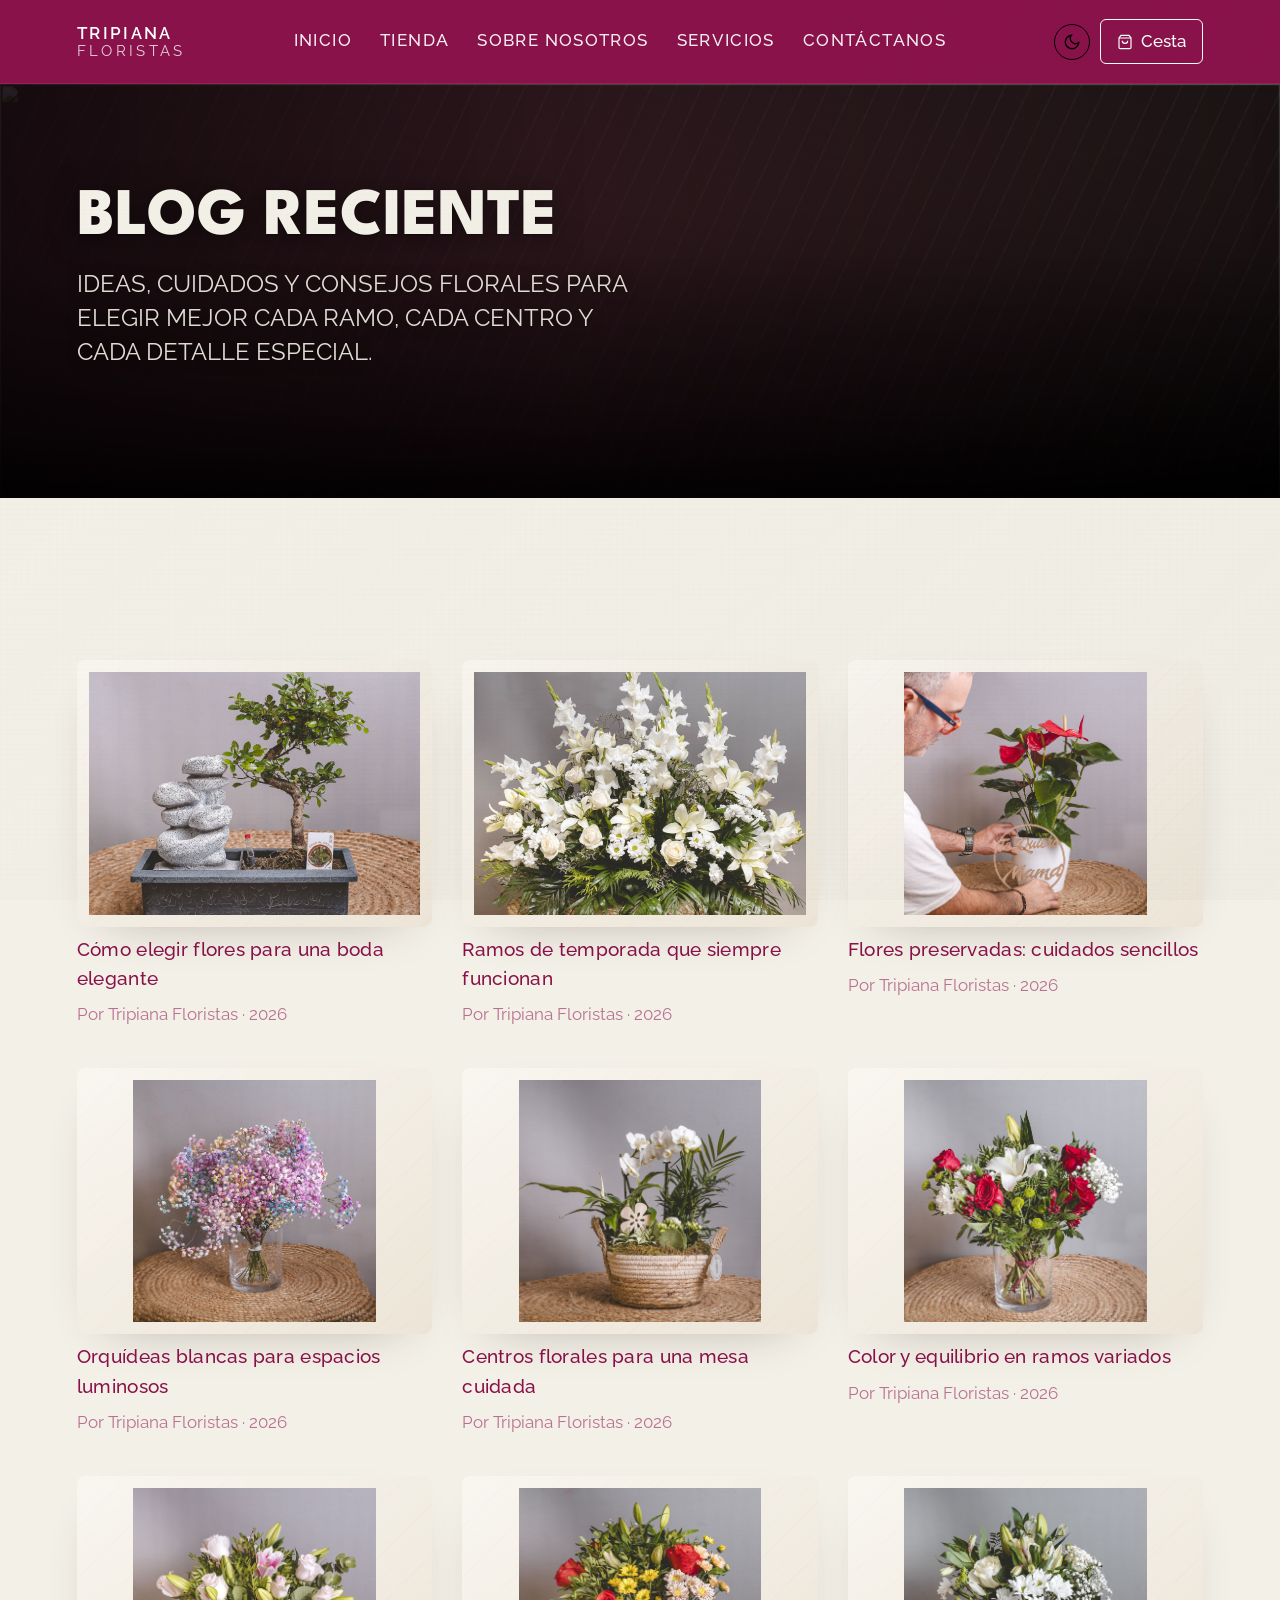
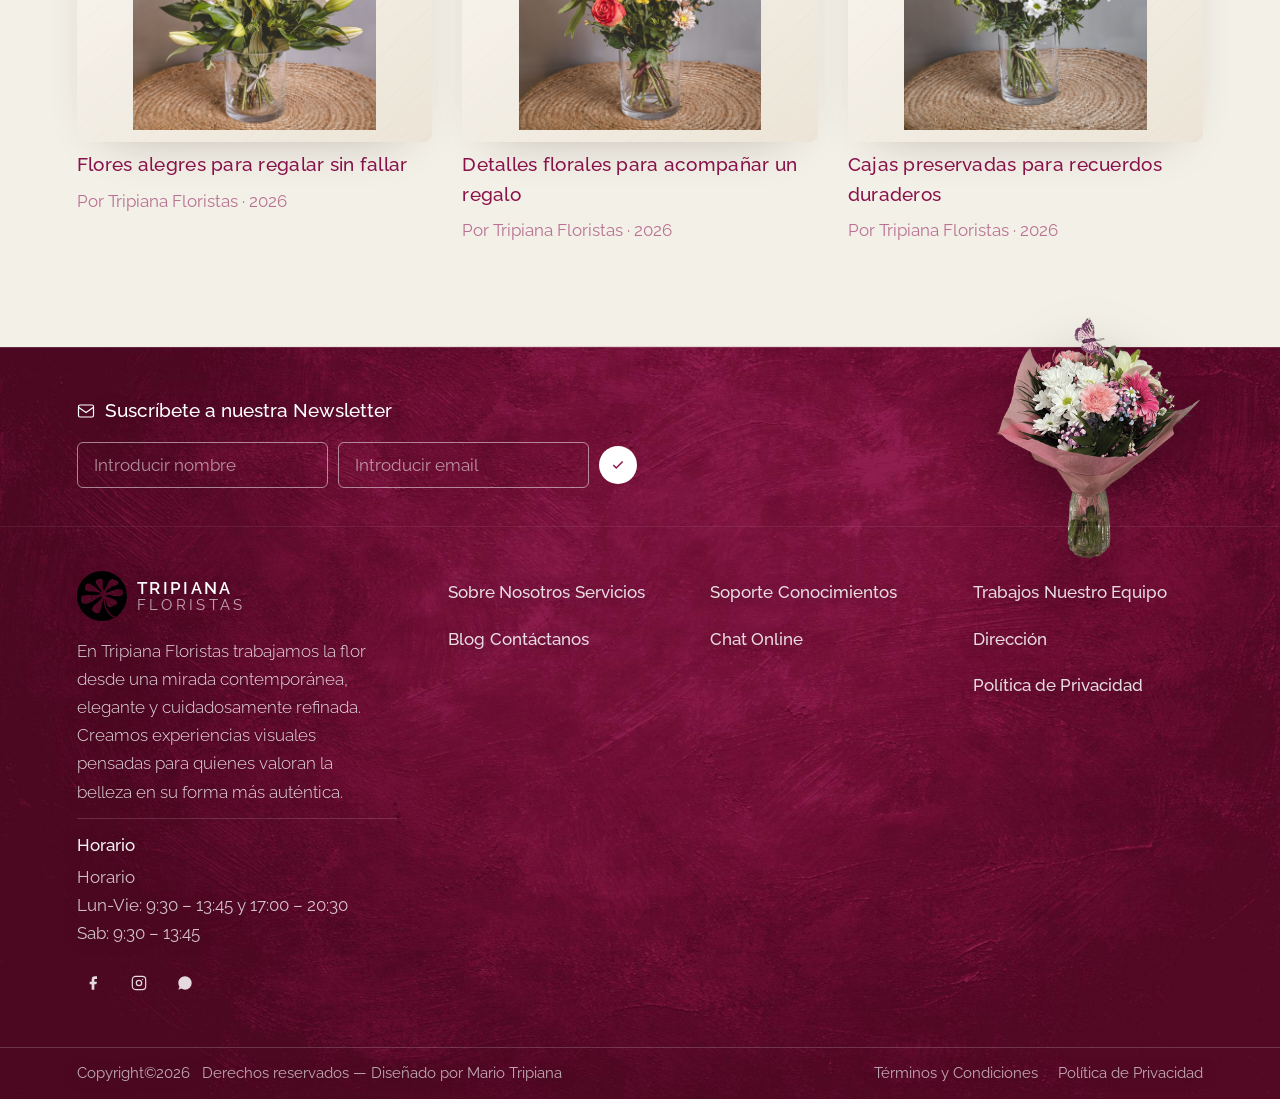
==== commit c4fdeb98: "cambios" ====
--- a/blog.html
+++ b/blog.html
@@ -314,8 +314,10 @@
           <div class="img-ph">
             <img
               class="img-contain"
-              src="fotos web/fotos web-11.png"
+              src="fotos web/fotos-web-11-footer.png"
               alt="Ramo"
+              loading="lazy"
+              decoding="async"
             />
           </div>
         </div>
--- a/styles.css
+++ b/styles.css
@@ -4138,21 +4138,13 @@
 /* Footer con fondo cemento en todas las páginas */
 .site-footer {
   background:
-    linear-gradient(90deg, rgba(65, 18, 38, 0.88), rgba(65, 18, 38, 0.72)),
-    url("fotos web/fondo cemento.png") center/cover no-repeat !important;
+    linear-gradient(90deg, rgba(18, 4, 10, 0.22), rgba(18, 4, 10, 0.12)),
+    url("fotos web/fondo-cemento-footer.jpg") center/cover no-repeat !important;
   color: var(--white);
+  text-shadow: 0 2px 16px rgba(0, 0, 0, 0.42);
 }
 .footer-texture {
-  background:
-    linear-gradient(180deg, rgba(255, 255, 255, 0.08), rgba(0, 0, 0, 0.16)),
-    repeating-linear-gradient(
-      115deg,
-      rgba(255, 255, 255, 0.045) 0,
-      rgba(255, 255, 255, 0.045) 1px,
-      transparent 1px,
-      transparent 18px
-    ) !important;
-  mix-blend-mode: normal;
+  display: none !important;
 }
 .site-footer::before {
   display: none !important;
@@ -4213,3 +4205,396 @@
     overflow-wrap: anywhere;
   }
 }
+
+/* ============================================================
+   DARK MODE REFINADO — paleta Tripiana
+   ============================================================ */
+[data-theme="dark"] {
+  --crimson: #b97193;
+  --crimson-dark: #e8d0db;
+  --crimson-mid: #d7c0de;
+  --cream: #0a0000;
+  --white: #1b0b11;
+  --black: #f8f6f1;
+  --gray: #ac9ab2;
+  --gray-light: #2a1018;
+  --gray-mid: #534d50;
+  --text-mid: rgba(243, 240, 231, 0.74);
+  --hero-dark: #0a0000;
+  --paper: #0a0000;
+  --paper-warm: #14080d;
+  --ink-soft: rgba(243, 240, 231, 0.72);
+  --line-soft: rgba(215, 192, 222, 0.18);
+  --shadow-soft: 0 22px 58px -38px rgba(0, 0, 0, 0.92);
+  --shadow-deep:
+    0 36px 90px -48px rgba(0, 0, 0, 0.96),
+    0 18px 42px -28px rgba(185, 113, 147, 0.34);
+}
+
+[data-theme="dark"] html {
+  background: #0a0000;
+}
+
+[data-theme="dark"] body {
+  color: var(--black);
+  background:
+    radial-gradient(circle at 18% 0%, rgba(87, 0, 24, 0.52), transparent 34rem),
+    radial-gradient(circle at 92% 18%, rgba(42, 51, 63, 0.58), transparent 32rem),
+    linear-gradient(180deg, #0a0000 0%, #14070c 48%, #0a0000 100%);
+}
+
+[data-theme="dark"] body::before {
+  opacity: 0.34;
+  mix-blend-mode: screen;
+  background:
+    linear-gradient(135deg, rgba(215, 192, 222, 0.08), transparent 42%),
+    repeating-linear-gradient(
+      0deg,
+      rgba(243, 240, 231, 0.025) 0,
+      rgba(243, 240, 231, 0.025) 1px,
+      transparent 1px,
+      transparent 6px
+    ),
+    repeating-linear-gradient(
+      90deg,
+      rgba(185, 113, 147, 0.035) 0,
+      rgba(185, 113, 147, 0.035) 1px,
+      transparent 1px,
+      transparent 86px
+    );
+}
+
+[data-theme="dark"] .site-header,
+[data-theme="dark"] .site-header.scrolled,
+[data-theme="dark"] .site-header.hdr-crimson,
+[data-theme="dark"] .site-header.hdr-crimson.scrolled,
+[data-theme="dark"] .site-header.hdr-white,
+[data-theme="dark"] .site-header.hdr-white.scrolled {
+  color: #f3f0e7;
+  background:
+    linear-gradient(180deg, rgba(61, 0, 0, 0.96), rgba(36, 0, 0, 0.96)),
+    #240000 !important;
+  border-bottom: 1px solid rgba(215, 192, 222, 0.16);
+  box-shadow: 0 14px 38px -28px rgba(0, 0, 0, 0.95);
+}
+
+[data-theme="dark"] .site-header.hdr-white .logo-name,
+[data-theme="dark"] .site-header.hdr-white .logo-sub,
+[data-theme="dark"] .site-header.hdr-white .site-nav a,
+[data-theme="dark"] .site-header.hdr-white .cart-btn,
+[data-theme="dark"] .site-header.hdr-white .icon-btn,
+[data-theme="dark"] .site-header.hdr-white .nav-toggle,
+[data-theme="dark"] .site-header.hdr-crimson .logo-name,
+[data-theme="dark"] .site-header.hdr-crimson .logo-sub,
+[data-theme="dark"] .site-header.hdr-crimson .site-nav a,
+[data-theme="dark"] .site-header.hdr-crimson .cart-btn,
+[data-theme="dark"] .site-header.hdr-crimson .icon-btn,
+[data-theme="dark"] .site-header.hdr-crimson .nav-toggle {
+  color: #f3f0e7;
+}
+
+[data-theme="dark"] .theme-toggle,
+[data-theme="dark"] .cart-btn {
+  border-color: rgba(243, 240, 231, 0.58);
+}
+
+[data-theme="dark"] .cart-count {
+  background: #f3f0e7;
+  color: #710032;
+}
+
+[data-theme="dark"] .section,
+[data-theme="dark"] .reco-section,
+[data-theme="dark"] .collage-section,
+[data-theme="dark"] .catalog-section,
+[data-theme="dark"] .testimonial-section,
+[data-theme="dark"] .cart-section,
+[data-theme="dark"] .sec-bg-a.section,
+[data-theme="dark"] .sec-bg-a.reco-section,
+[data-theme="dark"] .sec-bg-a.collage-section,
+[data-theme="dark"] .sec-bg-a.testimonial-section,
+[data-theme="dark"] .sec-bg-a.catalog-section,
+[data-theme="dark"] .sec-bg-b.section,
+[data-theme="dark"] .sec-bg-b.reco-section,
+[data-theme="dark"] .sec-bg-b.collage-section,
+[data-theme="dark"] .sec-bg-b.testimonial-section,
+[data-theme="dark"] .sec-bg-b.catalog-section {
+  background:
+    linear-gradient(180deg, rgba(243, 240, 231, 0.035), transparent 36%),
+    repeating-linear-gradient(
+      90deg,
+      rgba(215, 192, 222, 0.035) 0,
+      rgba(215, 192, 222, 0.035) 1px,
+      transparent 1px,
+      transparent 96px
+    ),
+    #0f0509;
+}
+
+[data-theme="dark"] .sec-bg-b.section,
+[data-theme="dark"] .sec-bg-b.reco-section,
+[data-theme="dark"] .sec-bg-b.collage-section,
+[data-theme="dark"] .sec-bg-b.testimonial-section,
+[data-theme="dark"] .sec-bg-b.catalog-section {
+  background:
+    linear-gradient(180deg, #13080d 0%, #1a0b12 48%, #100509 100%),
+    repeating-linear-gradient(
+      90deg,
+      rgba(215, 192, 222, 0.03) 0,
+      rgba(215, 192, 222, 0.03) 1px,
+      transparent 1px,
+      transparent 96px
+    );
+}
+
+[data-theme="dark"] .section::before,
+[data-theme="dark"] .reco-section::before,
+[data-theme="dark"] .collage-section::before,
+[data-theme="dark"] .catalog-section::before,
+[data-theme="dark"] .testimonial-section::before,
+[data-theme="dark"] .cart-section::before {
+  opacity: 0.42;
+  background:
+    linear-gradient(115deg, transparent 0%, rgba(215, 192, 222, 0.07) 38%, transparent 72%),
+    repeating-linear-gradient(
+      135deg,
+      rgba(185, 113, 147, 0.045) 0,
+      rgba(185, 113, 147, 0.045) 1px,
+      transparent 1px,
+      transparent 18px
+    );
+}
+
+[data-theme="dark"] .section::after,
+[data-theme="dark"] .reco-section::after,
+[data-theme="dark"] .collage-section::after,
+[data-theme="dark"] .catalog-section::after,
+[data-theme="dark"] .testimonial-section::after,
+[data-theme="dark"] .cart-section::after {
+  background: linear-gradient(90deg, transparent, rgba(215, 192, 222, 0.16), transparent);
+}
+
+[data-theme="dark"] .section-title,
+[data-theme="dark"] .section-title-black,
+[data-theme="dark"] .intro-left .intro-heading,
+[data-theme="dark"] .why-us-head,
+[data-theme="dark"] .collage-right-title,
+[data-theme="dark"] .reco-title,
+[data-theme="dark"] .blog-header-title,
+[data-theme="dark"] .about-h2,
+[data-theme="dark"] .services-intro-head h2,
+[data-theme="dark"] .services-feature-title,
+[data-theme="dark"] .contact-title,
+[data-theme="dark"] .form-heading h2,
+[data-theme="dark"] .coupon-title,
+[data-theme="dark"] .policy-main-title,
+[data-theme="dark"] .product-name,
+[data-theme="dark"] .product-price,
+[data-theme="dark"] .reco-card-name,
+[data-theme="dark"] .catalog-card-name,
+[data-theme="dark"] .catalog-card-price,
+[data-theme="dark"] .blog-card-title,
+[data-theme="dark"] .team-card-name,
+[data-theme="dark"] .cart-product-name,
+[data-theme="dark"] .cart-price {
+  color: #e8d0db !important;
+}
+
+[data-theme="dark"] .intro-left .intro-body,
+[data-theme="dark"] .why-us-body,
+[data-theme="dark"] .collage-right-body,
+[data-theme="dark"] .about-body,
+[data-theme="dark"] .services-intro-head p,
+[data-theme="dark"] .services-feature-body,
+[data-theme="dark"] .contact-lead,
+[data-theme="dark"] .coupon-subtitle,
+[data-theme="dark"] .page-section-desc p,
+[data-theme="dark"] .feature-body,
+[data-theme="dark"] .reco-card-sub,
+[data-theme="dark"] .blog-card-meta,
+[data-theme="dark"] .blog-page-card-meta,
+[data-theme="dark"] .testimonial-quote,
+[data-theme="dark"] .cart-empty,
+[data-theme="dark"] .contact-info-text {
+  color: rgba(243, 240, 231, 0.74) !important;
+}
+
+[data-theme="dark"] .feature-title,
+[data-theme="dark"] .contact-eyebrow,
+[data-theme="dark"] .form-heading span,
+[data-theme="dark"] .contact-info-text span,
+[data-theme="dark"] .contact-schedule-box span,
+[data-theme="dark"] .form-label,
+[data-theme="dark"] .cart-table th,
+[data-theme="dark"] .reco-card-link,
+[data-theme="dark"] .blog-card-link,
+[data-theme="dark"] .team-more,
+[data-theme="dark"] .contact-info-text a {
+  color: #d7c0de !important;
+}
+
+[data-theme="dark"] .product-card .img-ph,
+[data-theme="dark"] .reco-card .img-ph,
+[data-theme="dark"] .catalog-card .img-ph,
+[data-theme="dark"] .blog-card-img-ph .img-ph,
+[data-theme="dark"] .blog-page-card .img-ph,
+[data-theme="dark"] .team-card-img-ph .img-ph,
+[data-theme="dark"] .intro-prod-item .img-ph,
+[data-theme="dark"] .why-us-img-ph .img-ph,
+[data-theme="dark"] .about-img-ph .img-ph,
+[data-theme="dark"] .product-img-ph,
+[data-theme="dark"] .product-img-ph .img-ph,
+[data-theme="dark"] .collage-grid .img-ph,
+[data-theme="dark"] .service-mini-card .img-ph {
+  background:
+    radial-gradient(80% 58% at 50% 76%, rgba(185, 113, 147, 0.18), transparent 68%),
+    radial-gradient(72% 52% at 50% 34%, rgba(243, 240, 231, 0.12), rgba(243, 240, 231, 0.035) 58%, transparent 76%),
+    linear-gradient(145deg, #22101a 0%, #16090f 54%, #0e0509 100%) !important;
+  border-color: rgba(215, 192, 222, 0.16) !important;
+  box-shadow: var(--shadow-soft);
+}
+
+[data-theme="dark"] .product-card .img-ph img,
+[data-theme="dark"] .reco-card .img-ph img,
+[data-theme="dark"] .catalog-card .img-ph img,
+[data-theme="dark"] .intro-prod-item .img-ph img,
+[data-theme="dark"] .service-mini-card .img-ph img,
+[data-theme="dark"] .product-img-ph .img-ph img {
+  filter: drop-shadow(0 24px 20px rgba(0, 0, 0, 0.42)) saturate(1.04);
+}
+
+[data-theme="dark"] .testimonial-section .container,
+[data-theme="dark"] .order-total,
+[data-theme="dark"] .success-modal,
+[data-theme="dark"] .cart-empty,
+[data-theme="dark"] .cart-table-wrap,
+[data-theme="dark"] .contact-form,
+[data-theme="dark"] .policy-wrap {
+  color: var(--black);
+  background:
+    linear-gradient(145deg, rgba(42, 16, 24, 0.92), rgba(17, 20, 25, 0.84)),
+    #1b0b11 !important;
+  border-color: rgba(215, 192, 222, 0.16) !important;
+  box-shadow: var(--shadow-deep);
+}
+
+[data-theme="dark"] .cart-table td {
+  border-color: rgba(215, 192, 222, 0.12) !important;
+}
+
+[data-theme="dark"] .cart-table tbody tr:hover {
+  background: rgba(215, 192, 222, 0.055);
+}
+
+[data-theme="dark"] .order-total-header {
+  background: rgba(215, 192, 222, 0.08) !important;
+  color: #f3f0e7 !important;
+}
+
+[data-theme="dark"] .form-input,
+[data-theme="dark"] .form-textarea,
+[data-theme="dark"] .coupon-input {
+  background: rgba(10, 0, 0, 0.42) !important;
+  border-color: rgba(215, 192, 222, 0.2) !important;
+  color: #f8f6f1 !important;
+}
+
+[data-theme="dark"] .form-input::placeholder,
+[data-theme="dark"] .form-textarea::placeholder,
+[data-theme="dark"] .coupon-input::placeholder {
+  color: rgba(243, 240, 231, 0.44);
+}
+
+[data-theme="dark"] .form-input:focus,
+[data-theme="dark"] .form-textarea:focus,
+[data-theme="dark"] .coupon-input:focus {
+  border-color: #d7c0de !important;
+  box-shadow: 0 0 0 4px rgba(215, 192, 222, 0.14);
+}
+
+[data-theme="dark"] .btn-primary,
+[data-theme="dark"] .catalog-add-btn {
+  background: #e8d0db !important;
+  border-color: #e8d0db !important;
+  color: #3e0000 !important;
+  box-shadow: 0 18px 36px -20px rgba(232, 208, 219, 0.5);
+}
+
+[data-theme="dark"] .btn-primary:hover,
+[data-theme="dark"] .catalog-card.added .catalog-add-btn {
+  background: #d7c0de !important;
+  border-color: #d7c0de !important;
+}
+
+[data-theme="dark"] .btn-outline-dark,
+[data-theme="dark"] .btn-outline-crimson {
+  color: #e8d0db !important;
+  border-color: rgba(232, 208, 219, 0.72) !important;
+}
+
+[data-theme="dark"] .btn-outline-dark:hover,
+[data-theme="dark"] .btn-outline-crimson:hover {
+  background: rgba(232, 208, 219, 0.12) !important;
+  color: #f8f6f1 !important;
+}
+
+[data-theme="dark"] .btn-cream {
+  background: #f3f0e7 !important;
+  color: #710032 !important;
+  border-color: #f3f0e7 !important;
+}
+
+[data-theme="dark"] .btn-cream-outline,
+[data-theme="dark"] .btn-outline-white {
+  color: #f3f0e7 !important;
+  border-color: rgba(243, 240, 231, 0.74) !important;
+}
+
+[data-theme="dark"] .hero {
+  background:
+    radial-gradient(110% 86% at 48% 24%, rgba(87, 0, 24, 0.44), transparent 58%),
+    linear-gradient(180deg, #0a0000 0%, #130408 100%);
+}
+
+[data-theme="dark"] .hero::before {
+  background:
+    radial-gradient(60% 50% at 82% 20%, rgba(215, 192, 222, 0.2), transparent 70%),
+    radial-gradient(54% 64% at 8% 92%, rgba(138, 18, 75, 0.36), transparent 70%),
+    linear-gradient(180deg, rgba(0, 0, 0, 0) 26%, rgba(10, 0, 0, 0.72) 100%);
+  mix-blend-mode: screen;
+}
+
+[data-theme="dark"] .hero-photo {
+  filter: brightness(0.46) saturate(1.02) contrast(1.04);
+}
+
+[data-theme="dark"] .contact-icon-circle,
+[data-theme="dark"] .contact-schedule-box {
+  background: linear-gradient(145deg, #8a124b, #570018) !important;
+  color: #f3f0e7 !important;
+  box-shadow: 0 22px 44px -30px rgba(232, 208, 219, 0.5);
+}
+
+[data-theme="dark"] .footer-input {
+  background: rgba(10, 0, 0, 0.24);
+  border-color: rgba(243, 240, 231, 0.42);
+  color: #f3f0e7;
+}
+
+[data-theme="dark"] .site-footer {
+  background:
+    linear-gradient(90deg, rgba(10, 0, 0, 0.28), rgba(10, 0, 0, 0.16)),
+    url("fotos web/fondo-cemento-footer.jpg") center/cover no-repeat !important;
+  color: #f3f0e7;
+}
+
+[data-theme="dark"] .footer-texture {
+  display: none !important;
+}
+
+@media (max-width: 720px) {
+  [data-theme="dark"] .site-nav,
+  [data-theme="dark"] .hdr-white .site-nav {
+    background: #240000 !important;
+  }
+}
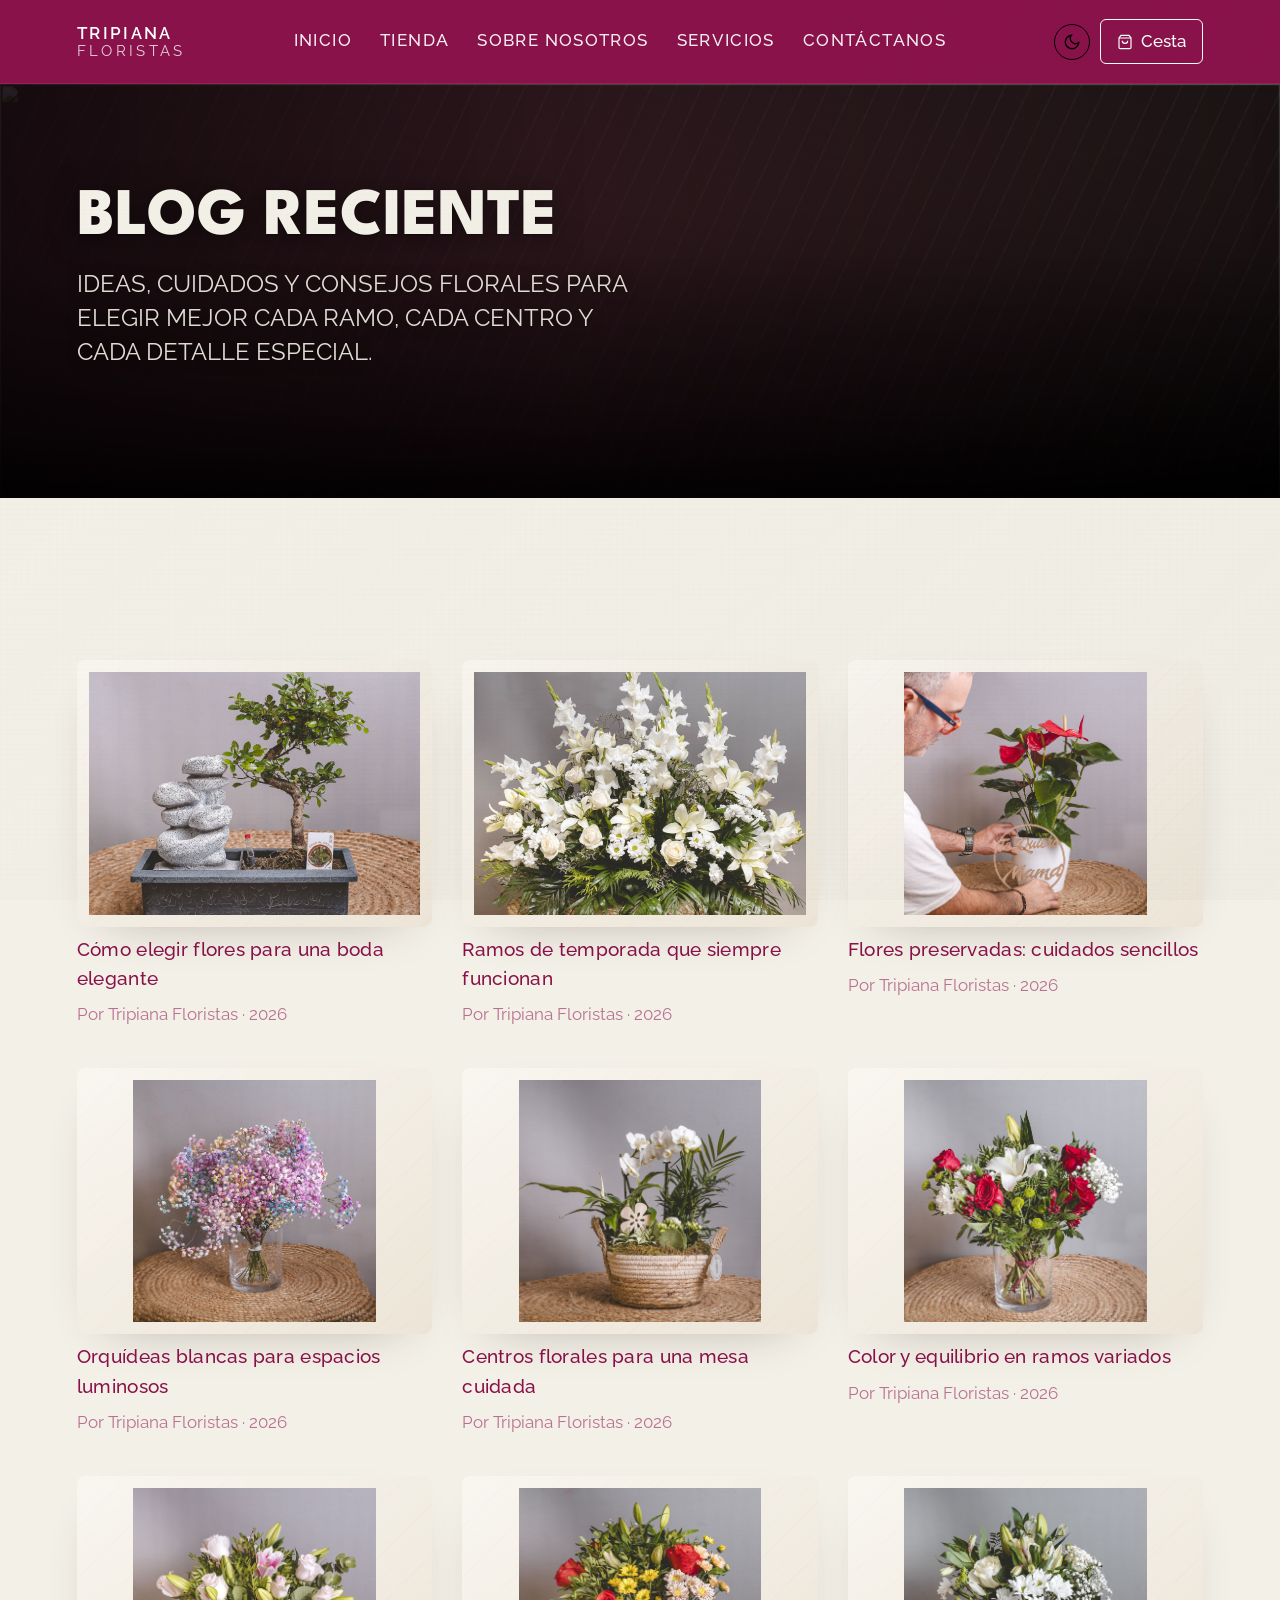
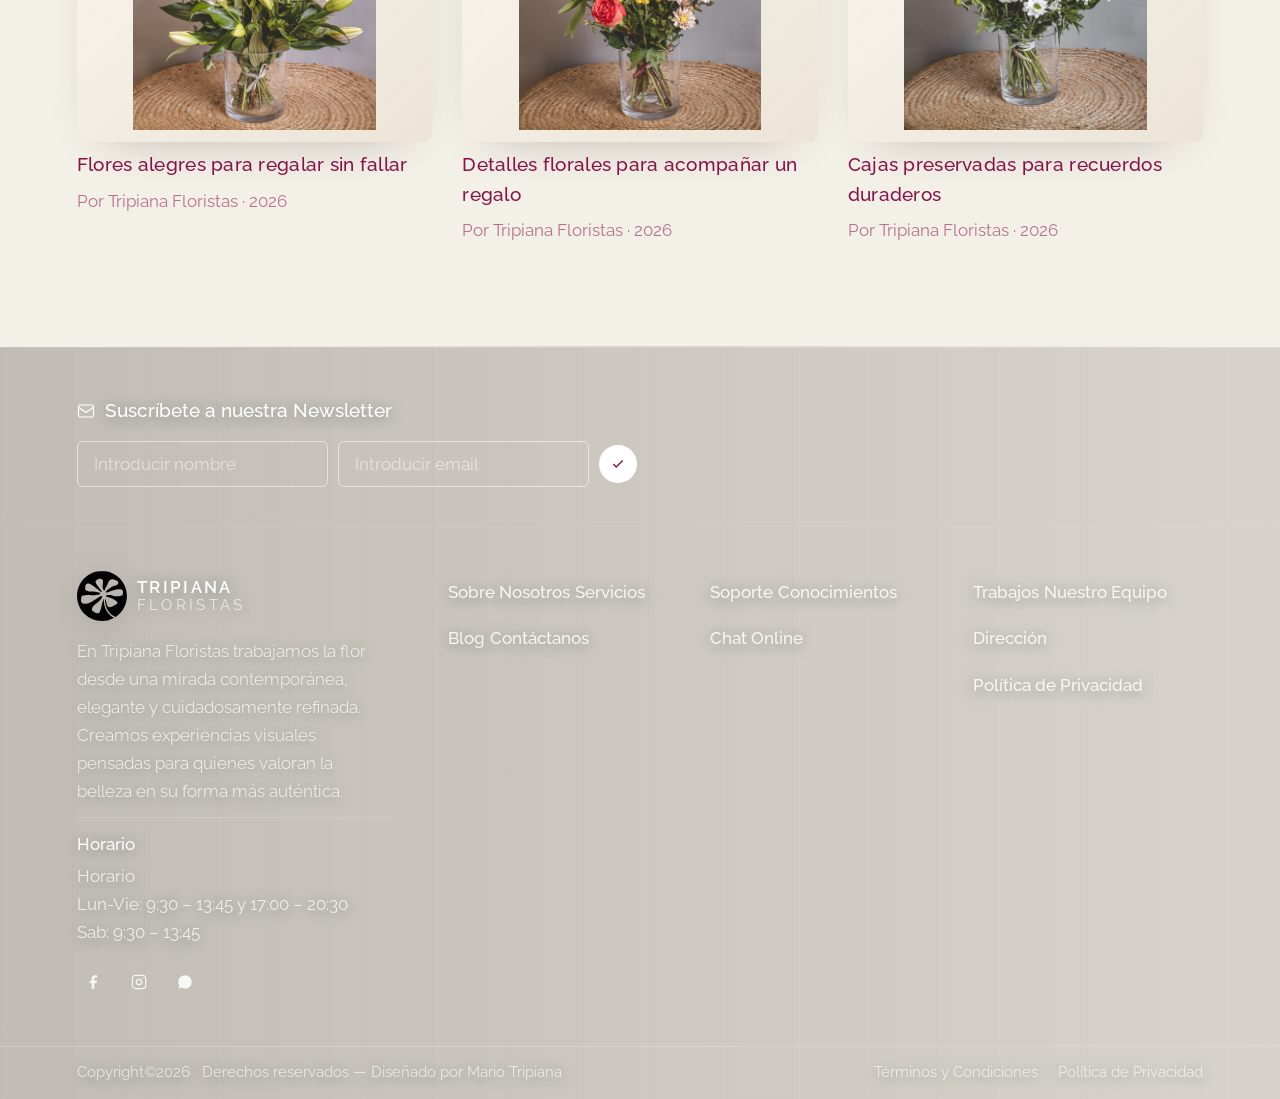
==== commit 885358ae: "prueba" ====
--- a/blog.html
+++ b/blog.html
@@ -314,7 +314,7 @@
           <div class="img-ph">
             <img
               class="img-contain"
-              src="fotos web/fotos-web-11-footer.png"
+              src="fotos web/fotos web-11.png"
               alt="Ramo"
               loading="lazy"
               decoding="async"
--- a/styles.css
+++ b/styles.css
@@ -261,6 +261,13 @@
   display: block;
   object-fit: contain;
 }
+
+body > section:not(.hero),
+.site-footer {
+  content-visibility: auto;
+  contain-intrinsic-size: auto 760px;
+}
+
 .hero-photo {
   position: absolute;
   inset: 0;
@@ -4139,9 +4146,14 @@
 .site-footer {
   background:
     linear-gradient(90deg, rgba(18, 4, 10, 0.22), rgba(18, 4, 10, 0.12)),
-    url("fotos web/fondo-cemento-footer.jpg") center/cover no-repeat !important;
+    #4b182c !important;
   color: var(--white);
   text-shadow: 0 2px 16px rgba(0, 0, 0, 0.42);
+}
+.site-footer.footer-bg-ready {
+  background:
+    linear-gradient(90deg, rgba(18, 4, 10, 0.22), rgba(18, 4, 10, 0.12)),
+    url("fotos web/fondo cemento.png") center/cover no-repeat !important;
 }
 .footer-texture {
   display: none !important;
@@ -4584,8 +4596,14 @@
 [data-theme="dark"] .site-footer {
   background:
     linear-gradient(90deg, rgba(10, 0, 0, 0.28), rgba(10, 0, 0, 0.16)),
-    url("fotos web/fondo-cemento-footer.jpg") center/cover no-repeat !important;
+    #240000 !important;
   color: #f3f0e7;
+}
+
+[data-theme="dark"] .site-footer.footer-bg-ready {
+  background:
+    linear-gradient(90deg, rgba(10, 0, 0, 0.28), rgba(10, 0, 0, 0.16)),
+    url("fotos web/fondo cemento.png") center/cover no-repeat !important;
 }
 
 [data-theme="dark"] .footer-texture {
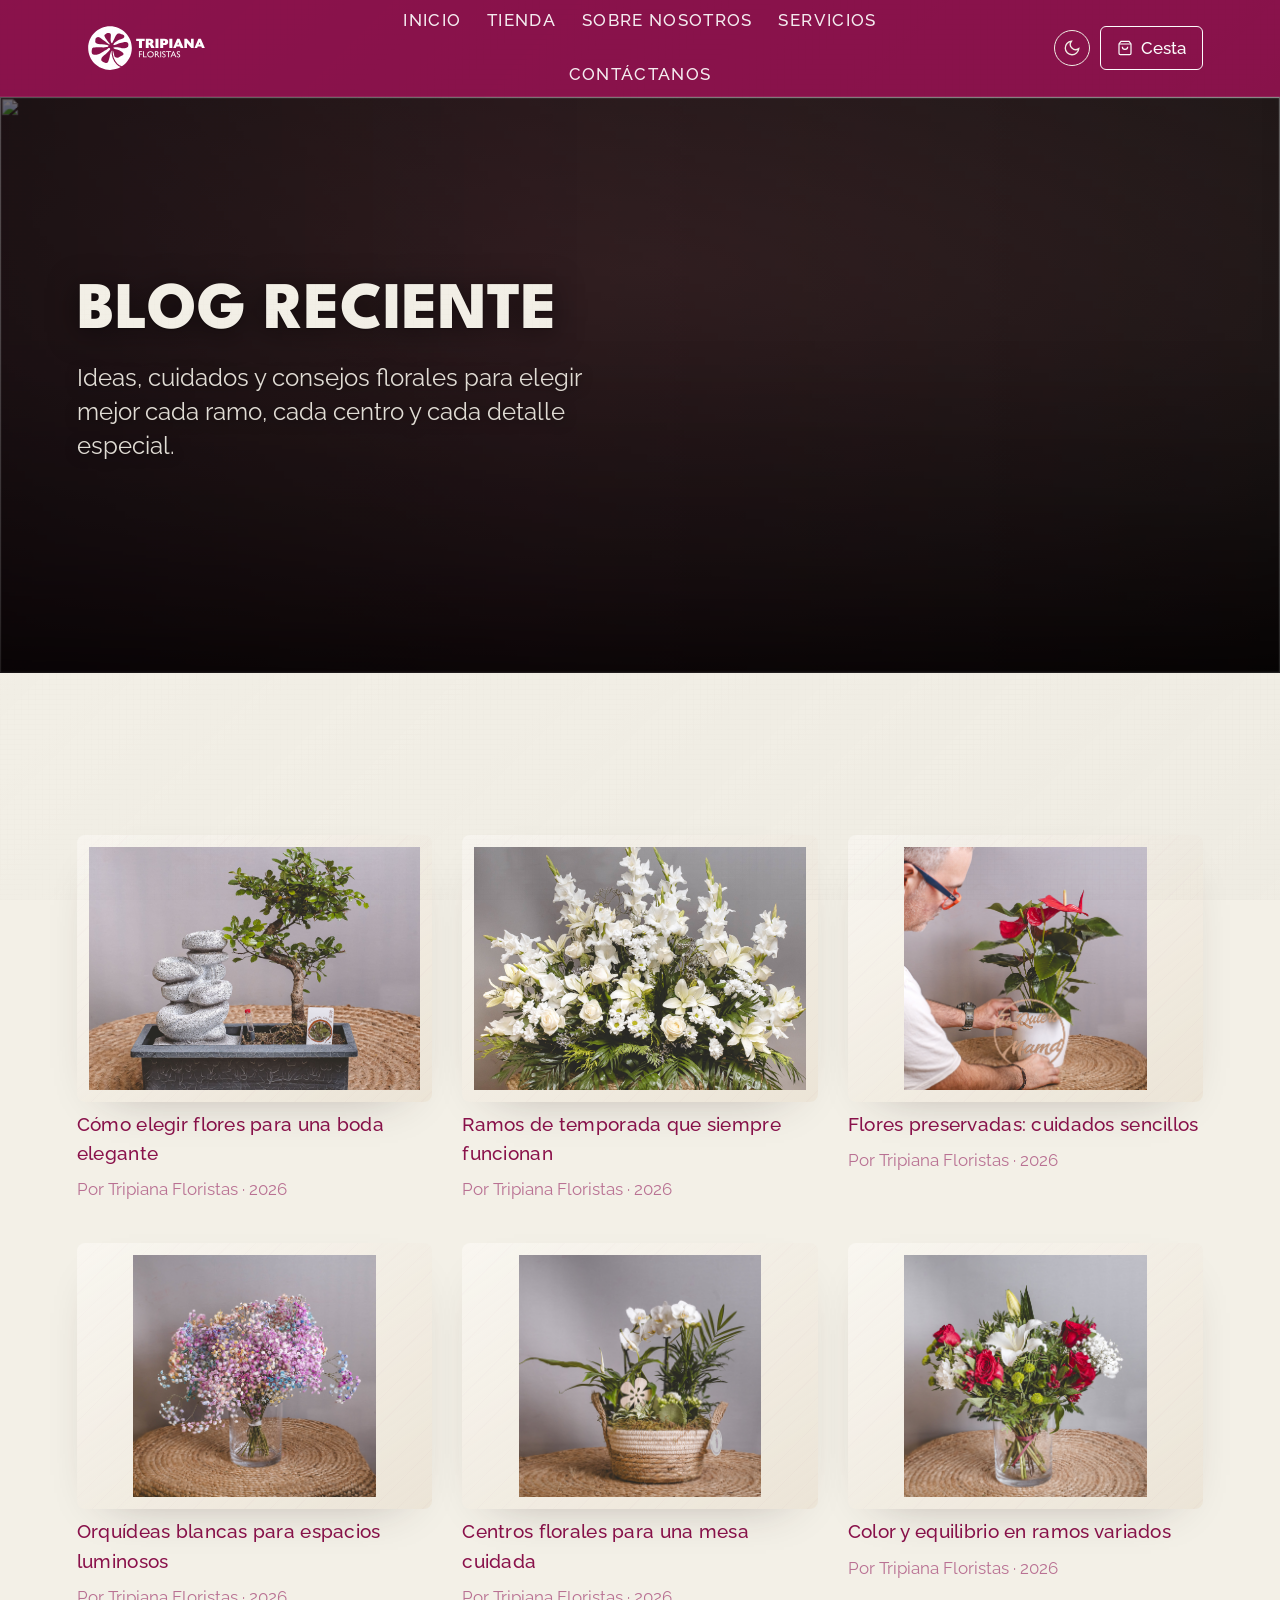
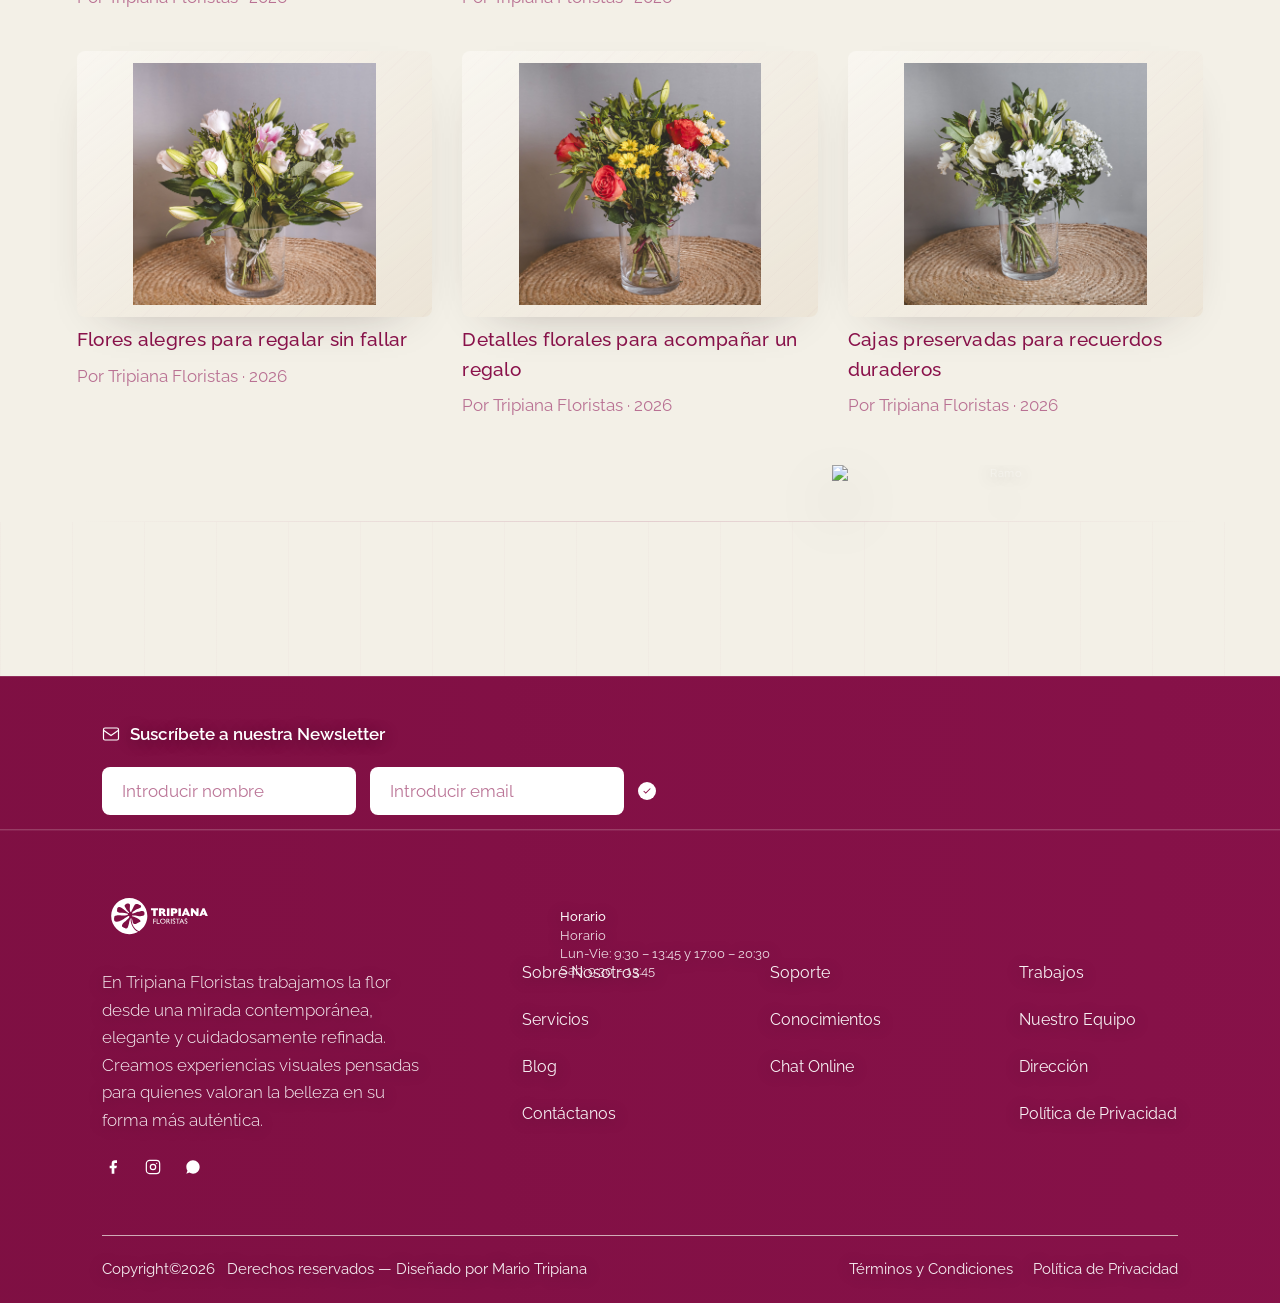
==== commit 84742f97: "p" ====
--- a/blog.html
+++ b/blog.html
@@ -53,6 +53,7 @@
     <!-- HEADER -->
     <header class="site-header hdr-crimson">
       <a href="index.html" class="logo">
+        <img src="assets/logo-flower.svg" class="logo-icon" alt="" />
         <div class="logo-text">
           <span class="logo-name">TRIPIANA</span>
           <span class="logo-sub">FLORISTAS</span>
--- a/styles.css
+++ b/styles.css
@@ -359,7 +359,7 @@
   width: 36px;
   height: 36px;
   background: none;
-  border: 1.5px solid currentColor;
+  border: 1.5px solid var(--cream);
   border-radius: 50%;
   display: flex;
   align-items: center;
@@ -367,15 +367,16 @@
   cursor: pointer;
   transition: all 0.2s;
   flex-shrink: 0;
-  color: inherit;
+  color: var(--cream);
 }
 .theme-toggle:hover {
-  background: rgba(255, 255, 255, 0.12);
+  background: rgba(243, 240, 231, 0.12);
 }
 .theme-toggle svg {
   width: 18px;
   height: 18px;
   pointer-events: none;
+  color: var(--cream);
 }
 .theme-toggle .icon-sun {
   display: none;
@@ -396,11 +397,12 @@
   top: 0;
   z-index: 200;
   width: 100%;
-  min-height: 84px;
-  display: flex;
+  min-height: 78px;
+  display: grid;
+  grid-template-columns: minmax(220px, 1fr) auto minmax(220px, 1fr);
   align-items: center;
-  padding: 14px var(--pad);
-  gap: 32px;
+  padding: 7px var(--pad);
+  gap: clamp(18px, 2vw, 32px);
   flex-wrap: nowrap;
 }
 .site-header.hdr-white {
@@ -412,6 +414,7 @@
 }
 
 .logo {
+  grid-column: 1;
   display: flex;
   align-items: center;
   gap: 10px;
@@ -451,11 +454,11 @@
 }
 
 .site-nav {
-  flex: 1;
+  grid-column: 2;
   display: flex;
   align-items: center;
   justify-content: center;
-  gap: clamp(14px, 2.2vw, 32px);
+  gap: clamp(18px, 2vw, 30px);
   flex-wrap: wrap;
 }
 .site-nav a {
@@ -489,8 +492,10 @@
 }
 
 .header-actions {
+  grid-column: 3;
   display: flex;
   align-items: center;
+  justify-content: flex-end;
   gap: 10px;
   flex-shrink: 0;
 }
@@ -618,7 +623,7 @@
   opacity: 0.92;
   margin-bottom: 30px;
   max-width: 520px;
-  text-transform: uppercase;
+  text-transform: none;
 }
 .hero-body em {
   font-style: italic;
@@ -1756,6 +1761,7 @@
     --pad: 18px;
   }
   .site-header {
+    display: flex;
     padding: 12px 18px;
     gap: 14px;
     min-height: 70px;
@@ -2021,9 +2027,9 @@
   background:
     linear-gradient(
       90deg,
-      rgba(16, 6, 10, 0.9) 0%,
-      rgba(16, 6, 10, 0.58) 44%,
-      rgba(16, 6, 10, 0.35) 100%
+      rgba(16, 6, 10, 0.62) 0%,
+      rgba(16, 6, 10, 0.34) 44%,
+      rgba(16, 6, 10, 0.16) 100%
     ),
     url("fotos web/coche con flores ok.jpg") center/cover no-repeat,
     var(--hero-dark);
@@ -2057,7 +2063,7 @@
   inset: -2px;
   z-index: 1;
   pointer-events: none;
-  background: linear-gradient(180deg, transparent 60%, rgba(0, 0, 0, 0.65));
+  background: linear-gradient(180deg, transparent 60%, rgba(0, 0, 0, 0.34));
 }
 .hero-photo {
   z-index: 0;
@@ -2065,7 +2071,7 @@
   animation: heroKenBurns 18s ease-in-out infinite alternate;
   will-change: transform;
   transition: transform 0.1s linear;
-  filter: brightness(0.55) saturate(108%);
+  filter: brightness(0.82) saturate(108%);
 }
 @keyframes heroKenBurns {
   from {
@@ -2872,18 +2878,11 @@
   background:
     linear-gradient(
       90deg,
-      rgba(28, 12, 18, 0.78) 0%,
-      rgba(47, 18, 28, 0.48) 42%,
-      rgba(0, 0, 0, 0.2) 100%
+      rgba(28, 12, 18, 0.46) 0%,
+      rgba(47, 18, 28, 0.26) 42%,
+      rgba(0, 0, 0, 0.08) 100%
     ),
-    linear-gradient(180deg, rgba(0, 0, 0, 0.12), rgba(0, 0, 0, 0.62)),
-    repeating-linear-gradient(
-      115deg,
-      rgba(255, 255, 255, 0.08) 0,
-      rgba(255, 255, 255, 0.08) 1px,
-      transparent 1px,
-      transparent 22px
-    );
+    linear-gradient(180deg, rgba(0, 0, 0, 0.05), rgba(0, 0, 0, 0.34));
   mix-blend-mode: normal;
   opacity: 1;
   transform: translate3d(var(--hero-pointer-x, 0), var(--hero-pointer-y, 0), 0)
@@ -2892,12 +2891,12 @@
 }
 .hero::after {
   background:
-    linear-gradient(180deg, rgba(0, 0, 0, 0) 42%, rgba(0, 0, 0, 0.64) 100%),
-    linear-gradient(90deg, rgba(0, 0, 0, 0.24), transparent 46%);
-  box-shadow: inset 0 -90px 90px -80px rgba(0, 0, 0, 0.9);
+    linear-gradient(180deg, rgba(0, 0, 0, 0) 42%, rgba(0, 0, 0, 0.32) 100%),
+    linear-gradient(90deg, rgba(0, 0, 0, 0.1), transparent 46%);
+  box-shadow: inset 0 -90px 90px -80px rgba(0, 0, 0, 0.45);
 }
 .hero-photo {
-  filter: brightness(0.62) saturate(112%) contrast(1.05);
+  filter: brightness(0.86) saturate(112%) contrast(1.04);
   transform: scale(1.1)
     translate3d(calc(var(--hero-pointer-x, 0) * -0.25), var(--hero-shift, 0), 0);
 }
@@ -4043,6 +4042,43 @@
 
 /* Ajustes globales solicitados */
 .site-header .logo-icon {
+  display: block !important;
+  color: var(--cream);
+  filter: brightness(0) saturate(100%) invert(94%) sepia(15%) saturate(250%)
+    hue-rotate(5deg) brightness(105%) contrast(92%) !important;
+}
+.site-header.hdr-crimson .logo-name,
+.site-header.hdr-crimson .logo-sub {
+  color: var(--cream) !important;
+}
+.site-header .logo {
+  width: clamp(292px, 25vw, 405px);
+  height: 70px;
+  display: flex;
+  align-items: center;
+  background: url("fotos web/Logo_Horizontal_Blanco.svg") left center / contain
+    no-repeat;
+}
+.site-header .logo-text {
+  position: absolute !important;
+  width: 1px !important;
+  height: 1px !important;
+  overflow: hidden !important;
+  clip: rect(0 0 0 0) !important;
+  white-space: nowrap !important;
+}
+.site-header .logo-icon {
+  display: none !important;
+}
+.site-footer .footer-logo {
+  width: clamp(270px, 23vw, 380px);
+  height: 86px;
+  margin-bottom: 18px;
+  background: url("fotos web/Logo_Horizontal_Blanco.svg") left center / contain
+    no-repeat;
+}
+.site-footer .footer-logo-icon,
+.site-footer .footer-logo-text {
   display: none !important;
 }
 .site-nav a[href="blog.html"] {
@@ -4198,7 +4234,12 @@
   font-size: clamp(18px, 1vw + 12px, 24px) !important;
   line-height: 1.42 !important;
   letter-spacing: 0 !important;
-  text-transform: uppercase !important;
+  text-transform: none !important;
+}
+
+.hero-home .hero-body {
+  max-width: 700px !important;
+  text-wrap: balance;
 }
 
 @media (max-width: 720px) {
@@ -4570,14 +4611,14 @@
 
 [data-theme="dark"] .hero::before {
   background:
-    radial-gradient(60% 50% at 82% 20%, rgba(215, 192, 222, 0.2), transparent 70%),
-    radial-gradient(54% 64% at 8% 92%, rgba(138, 18, 75, 0.36), transparent 70%),
-    linear-gradient(180deg, rgba(0, 0, 0, 0) 26%, rgba(10, 0, 0, 0.72) 100%);
+    radial-gradient(60% 50% at 82% 20%, rgba(215, 192, 222, 0.12), transparent 70%),
+    radial-gradient(54% 64% at 8% 92%, rgba(138, 18, 75, 0.2), transparent 70%),
+    linear-gradient(180deg, rgba(0, 0, 0, 0) 26%, rgba(10, 0, 0, 0.38) 100%);
   mix-blend-mode: screen;
 }
 
 [data-theme="dark"] .hero-photo {
-  filter: brightness(0.46) saturate(1.02) contrast(1.04);
+  filter: brightness(0.74) saturate(1.04) contrast(1.03);
 }
 
 [data-theme="dark"] .contact-icon-circle,
@@ -4610,9 +4651,374 @@
   display: none !important;
 }
 
+.intro-prod-item .img-ph,
+.reco-card .img-ph,
+.catalog-card .img-ph {
+  background: transparent !important;
+  border: 0 !important;
+  box-shadow: none !important;
+  padding: 0 !important;
+}
+
+.intro-prod-item:hover,
+.reco-card:hover,
+.catalog-card:hover {
+  transform: none !important;
+}
+
+.intro-prod-item:hover .img-ph,
+.reco-card:hover .img-ph,
+.catalog-card:hover .img-ph {
+  transform: none !important;
+  box-shadow: none !important;
+}
+
+.product-card .img-ph img,
+.intro-prod-item .img-ph img,
+.reco-card .img-ph img,
+.catalog-card .img-ph img {
+  transition:
+    transform 0.32s cubic-bezier(0.2, 0.7, 0.2, 1),
+    filter 0.32s ease !important;
+  will-change: transform;
+}
+
+.product-card:hover .img-ph img,
+.product-card:focus-within .img-ph img,
+.intro-prod-item:hover .img-ph img,
+.intro-prod-item:focus-within .img-ph img,
+.reco-card:hover .img-ph img,
+.reco-card:focus-within .img-ph img,
+.catalog-card:hover .img-ph img,
+.catalog-card:focus-within .img-ph img {
+  transform: translateY(-10px) scale(1.03) !important;
+}
+
+.intro-prod-item .img-ph::after,
+.reco-card .img-ph::after,
+.catalog-card .img-ph::after {
+  display: none !important;
+}
+
+.testimonial-avatar {
+  display: none !important;
+}
+
+.why-us-img-ph .img-ph img {
+  object-position: 32% center !important;
+}
+
+[data-theme="dark"] .theme-toggle {
+  background: transparent !important;
+  border-color: #f3f0e7 !important;
+  color: #f3f0e7 !important;
+}
+
+[data-theme="dark"] .theme-toggle svg {
+  color: #f3f0e7 !important;
+}
+
 @media (max-width: 720px) {
   [data-theme="dark"] .site-nav,
   [data-theme="dark"] .hdr-white .site-nav {
     background: #240000 !important;
   }
 }
+
+/* Heroes unificados: misma altura en inicio y páginas internas */
+.hero,
+.hero:not(.hero-home) {
+  min-height: clamp(460px, 64vh, 720px);
+}
+
+@media (max-width: 900px) {
+  .site-header .logo {
+    width: clamp(190px, 30vw, 250px);
+    height: 56px;
+  }
+
+  .hero,
+  .hero:not(.hero-home) {
+    min-height: clamp(390px, 62vh, 560px);
+  }
+}
+
+@media (max-width: 720px) {
+  .site-header .logo {
+    width: clamp(150px, 44vw, 210px);
+    height: 46px;
+  }
+
+  .hero,
+  .hero:not(.hero-home) {
+    min-height: clamp(380px, 64vh, 520px);
+  }
+}
+
+/* Footer Figma */
+.site-footer,
+.site-footer.footer-bg-ready {
+  position: relative;
+  margin-top: clamp(96px, 12vw, 160px);
+  min-height: clamp(500px, 48vw, 610px);
+  overflow: visible !important;
+  content-visibility: visible !important;
+  contain: none !important;
+  z-index: 80;
+  isolation: isolate;
+  background:
+    linear-gradient(90deg, rgba(83, 5, 34, 0.2), rgba(83, 5, 34, 0.06)),
+    url("fotos web/fondo cemento.png") center/cover no-repeat,
+    #8a124b !important;
+}
+
+.footer-nl {
+  display: grid !important;
+  grid-template-columns: minmax(360px, 570px) minmax(260px, 1fr);
+  align-items: start;
+  gap: clamp(32px, 6vw, 86px);
+  min-height: clamp(124px, 12vw, 156px);
+  padding: clamp(30px, 3.4vw, 44px) clamp(32px, 8vw, 120px) 0 !important;
+  border-bottom: 1px solid rgba(243, 240, 231, 0.2);
+  overflow: visible !important;
+  position: static !important;
+}
+
+.footer-nl-left {
+  max-width: 570px;
+}
+
+.footer-nl-label {
+  margin-bottom: 20px;
+  color: #fff;
+  font-size: clamp(14px, 0.45vw + 12px, 17px);
+  font-weight: 600;
+}
+
+.footer-nl-form {
+  display: grid;
+  grid-template-columns: minmax(170px, 1fr) minmax(170px, 1fr) 34px;
+  align-items: center;
+  gap: 14px;
+  max-width: 580px;
+}
+
+.footer-input {
+  width: 100%;
+  min-width: 0;
+  height: 48px;
+  padding: 0 20px;
+  border: 0 !important;
+  border-radius: 8px !important;
+  background: #fff !important;
+  color: #8a124b !important;
+  box-shadow: none !important;
+}
+
+.footer-input::placeholder {
+  color: rgba(138, 18, 75, 0.58) !important;
+}
+
+.footer-check-btn {
+  width: 18px;
+  height: 18px;
+  color: #8a124b;
+  background: #fff;
+  align-self: center;
+}
+
+.footer-check-btn svg {
+  width: 10px;
+  height: 10px;
+}
+
+.footer-bouquet {
+  position: absolute !important;
+  top: 0 !important;
+  right: clamp(58px, 9vw, 154px) !important;
+  bottom: auto !important;
+  z-index: 120 !important;
+  width: clamp(250px, 26vw, 405px) !important;
+  transform: translateY(-52%) !important;
+  pointer-events: none;
+}
+
+.footer-bouquet .img-ph {
+  width: 100%;
+  aspect-ratio: 0.82;
+  background: transparent !important;
+  border: 0 !important;
+  box-shadow: none !important;
+  padding: 0 !important;
+  overflow: visible !important;
+}
+
+.footer-bouquet .img-ph img {
+  width: 100%;
+  height: 100%;
+  object-fit: contain !important;
+  filter: drop-shadow(0 28px 26px rgba(0, 0, 0, 0.26));
+}
+
+.footer-main {
+  display: grid !important;
+  grid-template-columns: minmax(260px, 330px) 1fr;
+  gap: clamp(48px, 7vw, 110px);
+  padding: clamp(42px, 4.4vw, 62px) clamp(32px, 8vw, 120px) clamp(38px, 4.4vw, 58px) !important;
+}
+
+.site-footer .footer-logo {
+  width: clamp(185px, 15vw, 250px);
+  height: 58px;
+  margin-bottom: 24px;
+}
+
+.footer-brand-desc {
+  max-width: 330px;
+  margin-bottom: 22px;
+  color: rgba(255, 255, 255, 0.94);
+  font-size: clamp(14px, 0.45vw + 12px, 17px);
+  line-height: 1.62;
+}
+
+.footer-schedule-inline {
+  position: absolute;
+  top: clamp(72px, 6vw, 96px);
+  left: clamp(560px, 40vw, 720px);
+  max-width: 250px;
+  margin: 0;
+  padding: 0;
+  border: 0;
+  color: rgba(255, 255, 255, 0.86);
+  font-size: clamp(11px, 0.3vw + 10px, 13px);
+  line-height: 1.35;
+}
+
+.footer-schedule-inline strong {
+  margin-bottom: 2px;
+  font-size: inherit;
+}
+
+.footer-social {
+  gap: 18px;
+}
+
+.footer-social-btn {
+  width: 22px;
+  height: 22px;
+  color: #fff;
+}
+
+.footer-links-grid {
+  display: grid !important;
+  grid-template-columns: repeat(3, minmax(130px, 1fr));
+  gap: clamp(38px, 7vw, 118px);
+  padding-top: 74px;
+}
+
+.footer-link-col {
+  display: flex;
+  flex-direction: column;
+  gap: 22px;
+}
+
+.footer-link-col a {
+  margin: 0 !important;
+  color: rgba(255, 255, 255, 0.94);
+  font-size: clamp(13px, 0.42vw + 11px, 16px);
+  font-weight: 400;
+}
+
+.footer-bottom {
+  margin: 0 clamp(32px, 8vw, 120px);
+  padding: 22px 0 !important;
+  border-top: 1px solid rgba(243, 240, 231, 0.7);
+}
+
+.footer-bottom span,
+.footer-bottom a {
+  color: rgba(255, 255, 255, 0.92);
+  font-size: clamp(13px, 0.35vw + 11px, 15px);
+}
+
+body > section {
+  z-index: 0;
+}
+
+[data-theme="dark"] .site-footer,
+[data-theme="dark"] .site-footer.footer-bg-ready {
+  background:
+    linear-gradient(90deg, rgba(83, 5, 34, 0.2), rgba(83, 5, 34, 0.06)),
+    url("fotos web/fondo cemento.png") center/cover no-repeat,
+    #8a124b !important;
+}
+
+[data-theme="dark"] .site-footer .footer-input {
+  background: #fff !important;
+  color: #8a124b !important;
+  border: 0 !important;
+}
+
+[data-theme="dark"] .site-footer .footer-input::placeholder {
+  color: rgba(138, 18, 75, 0.58) !important;
+}
+
+[data-theme="dark"] .site-footer .footer-check-btn {
+  background: #fff !important;
+  color: #8a124b !important;
+}
+
+@media (max-width: 900px) {
+  .footer-nl,
+  .footer-main {
+    grid-template-columns: 1fr;
+  }
+
+  .footer-bouquet {
+    width: clamp(190px, 36vw, 290px) !important;
+    right: clamp(20px, 7vw, 54px) !important;
+  }
+
+  .footer-schedule-inline {
+    position: static;
+    margin-top: 20px;
+  }
+
+  .footer-links-grid {
+    padding-top: 0;
+    gap: 28px;
+  }
+}
+
+@media (max-width: 720px) {
+  .site-footer {
+    margin-top: 84px;
+  }
+
+  .footer-nl,
+  .footer-main {
+    padding-inline: 24px !important;
+  }
+
+  .footer-nl-form {
+    grid-template-columns: 1fr;
+  }
+
+  .footer-check-btn {
+    width: 34px;
+    height: 34px;
+  }
+
+  .footer-bouquet {
+    top: -76px !important;
+    width: 180px !important;
+  }
+
+  .footer-links-grid {
+    grid-template-columns: 1fr;
+  }
+
+  .footer-bottom {
+    margin-inline: 24px;
+  }
+}
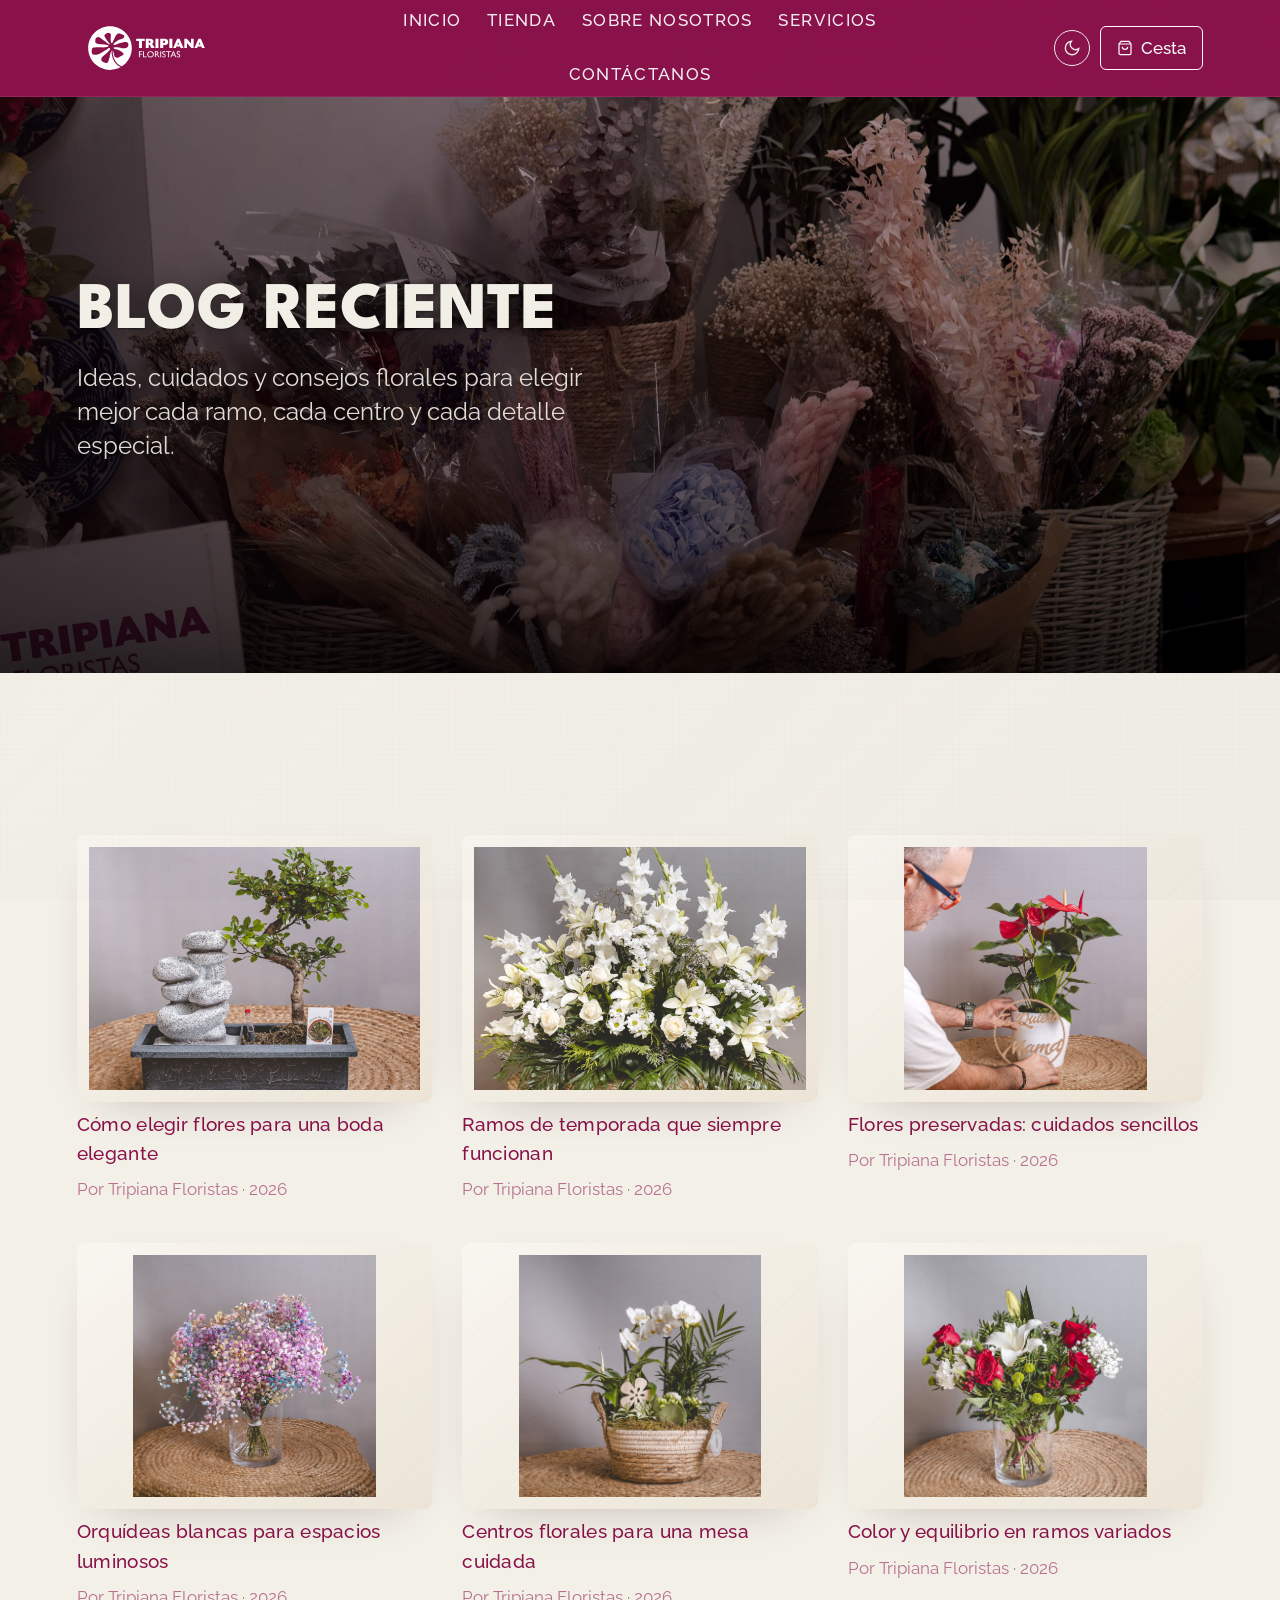
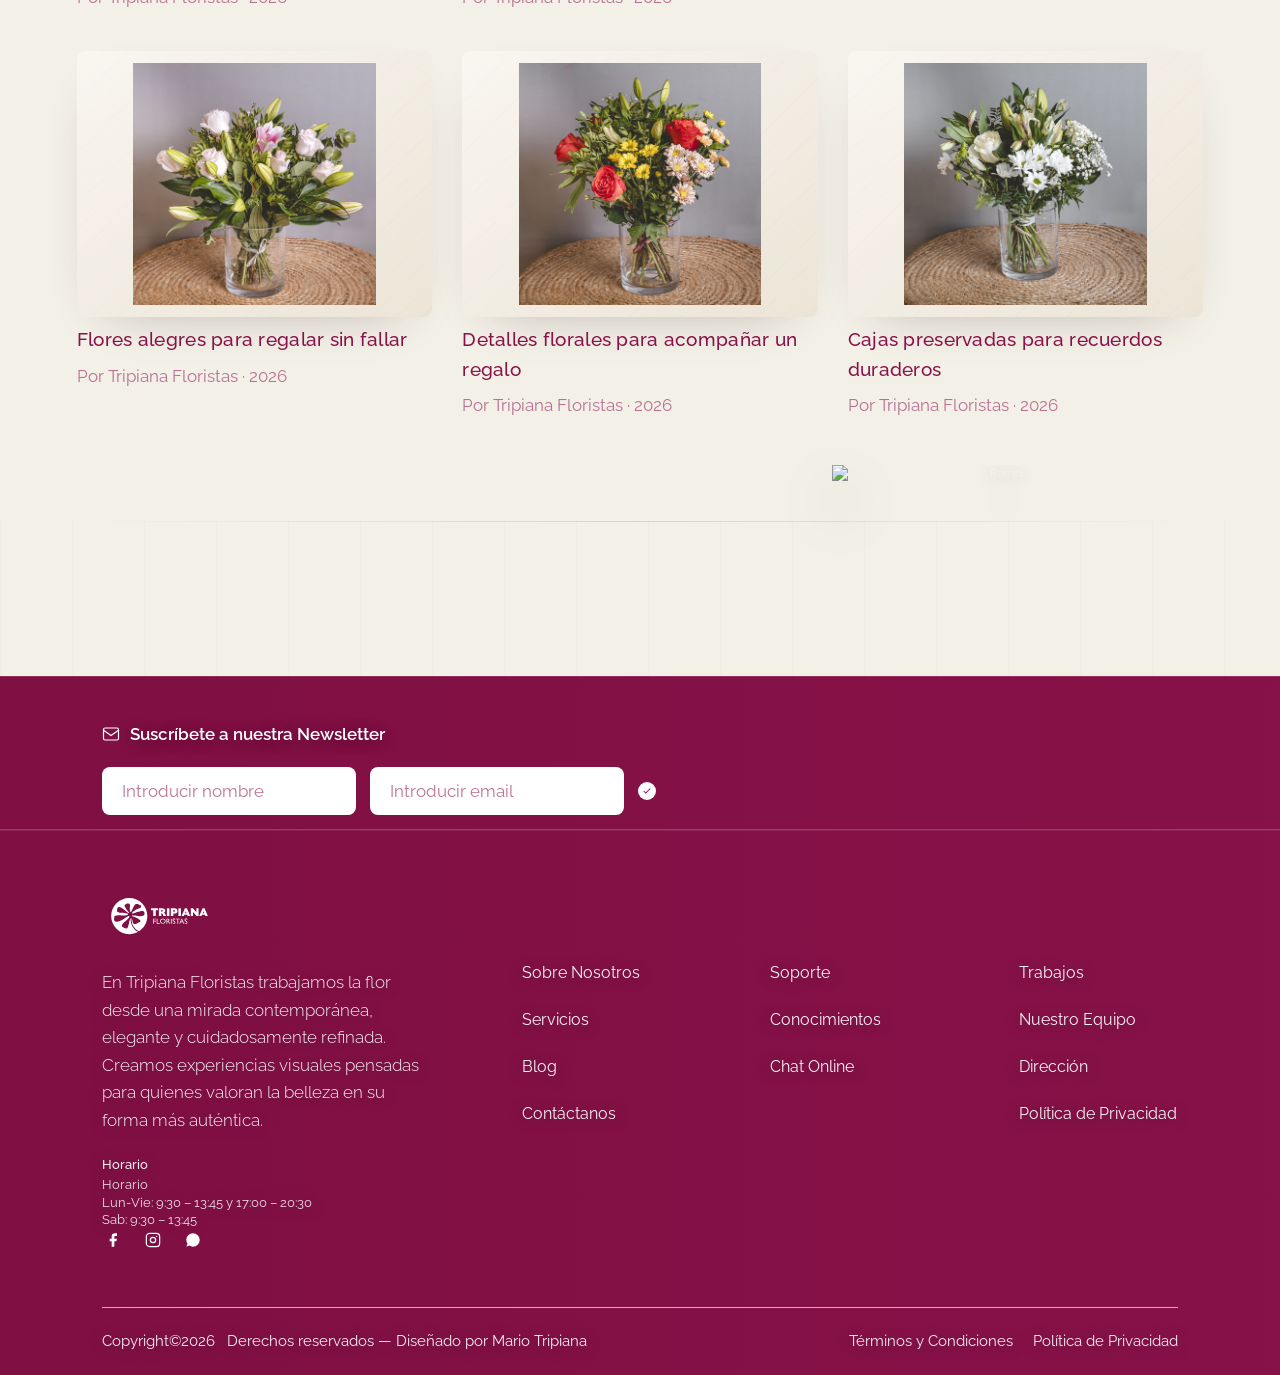
==== commit fb349b1b: "final sin optimizar" ====
--- a/blog.html
+++ b/blog.html
@@ -104,7 +104,7 @@
 
     <!-- HERO -->
     <section class="hero">
-      <img class="hero-photo" src="fotos web/ramo pastel.png" alt="" />
+      <img class="hero-photo" src="fotos web/blog-reciente-hero.jpg" alt="" />
       <div class="hero-content">
         <h1 class="hero-title">Blog reciente</h1>
         <p class="hero-body" style="max-width:500px">Ideas, cuidados y consejos florales para elegir mejor cada ramo, cada centro y cada detalle especial.</p>
--- a/styles.css
+++ b/styles.css
@@ -4242,6 +4242,20 @@
   text-wrap: balance;
 }
 
+.cart-hero {
+  justify-content: center;
+  text-align: center;
+}
+
+.cart-hero .hero-content {
+  max-width: 100% !important;
+  padding-inline: var(--pad);
+}
+
+.cart-hero .hero-title {
+  margin-inline: auto;
+}
+
 @media (max-width: 720px) {
   .hero .hero-title {
     max-width: 100%;
@@ -4882,9 +4896,9 @@
 }
 
 .footer-schedule-inline {
-  position: absolute;
-  top: clamp(72px, 6vw, 96px);
-  left: clamp(560px, 40vw, 720px);
+  position: static;
+  align-self: center;
+  justify-self: start;
   max-width: 250px;
   margin: 0;
   padding: 0;
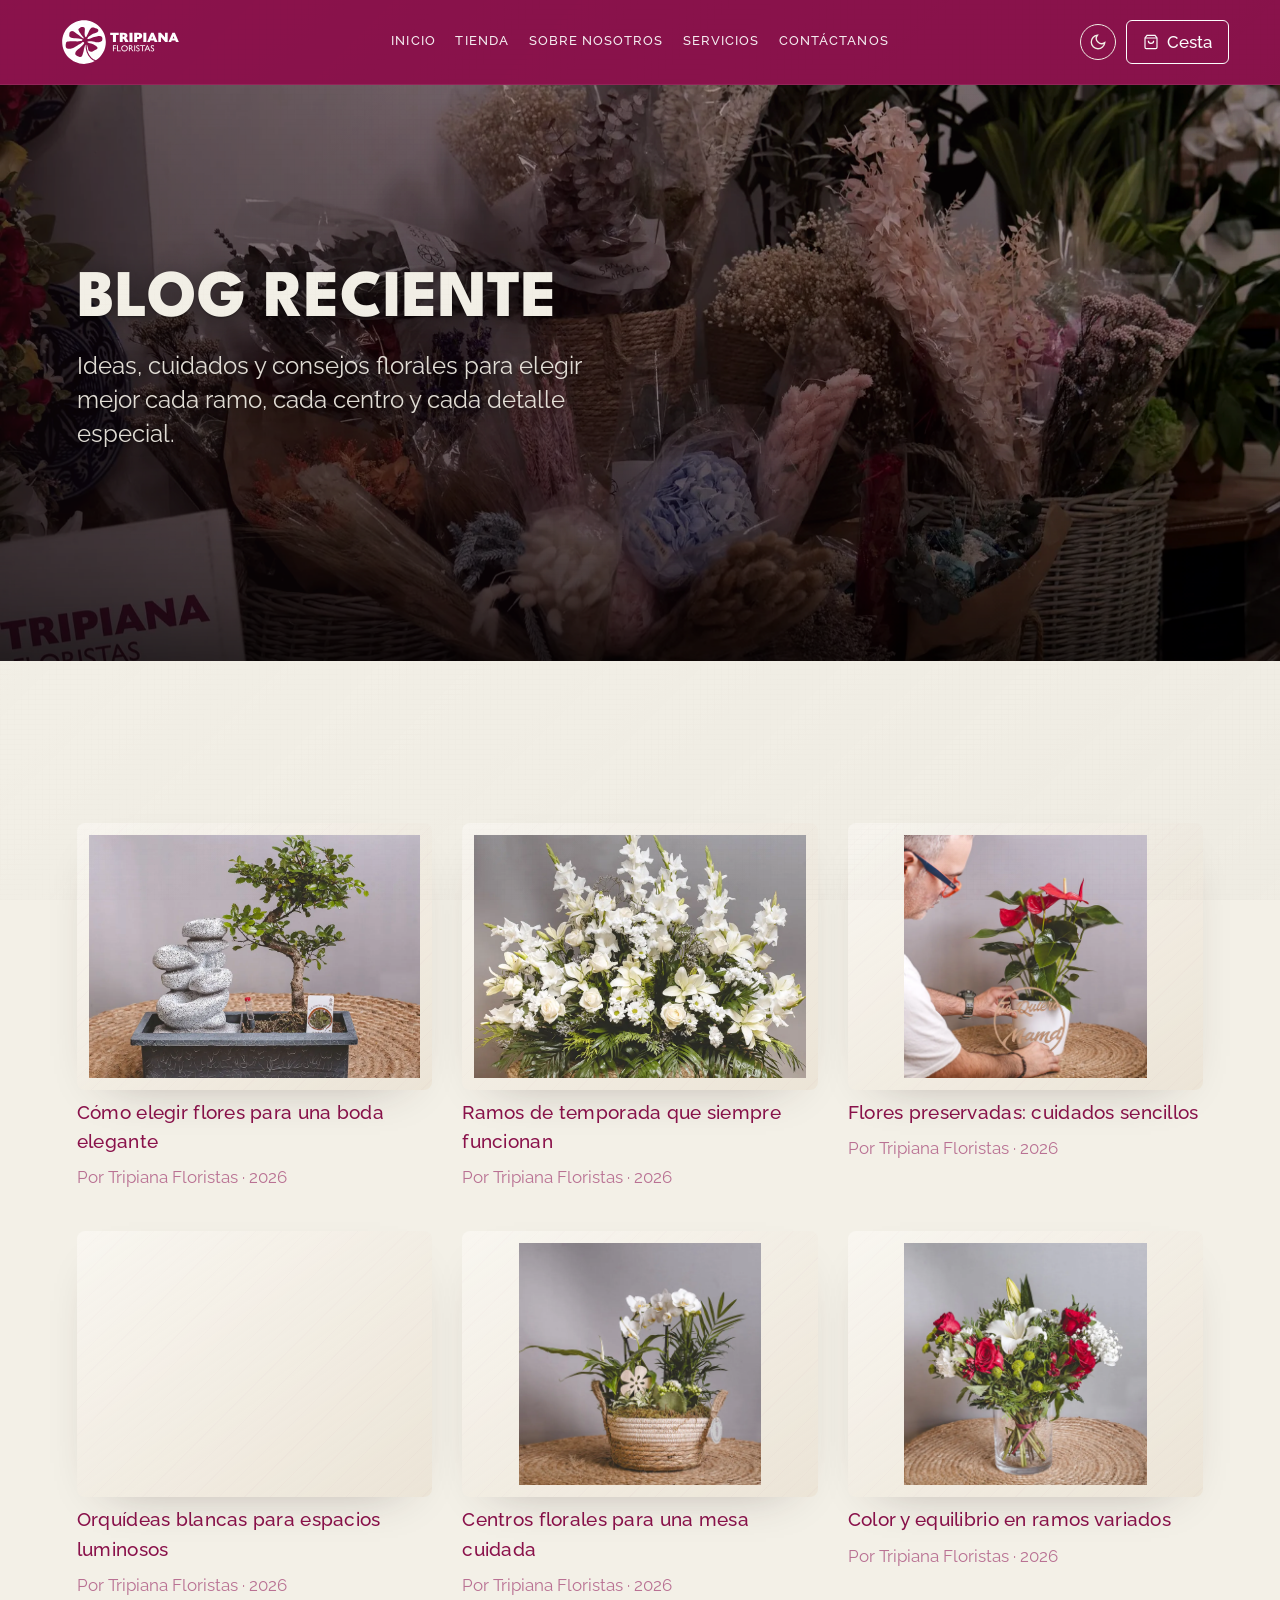
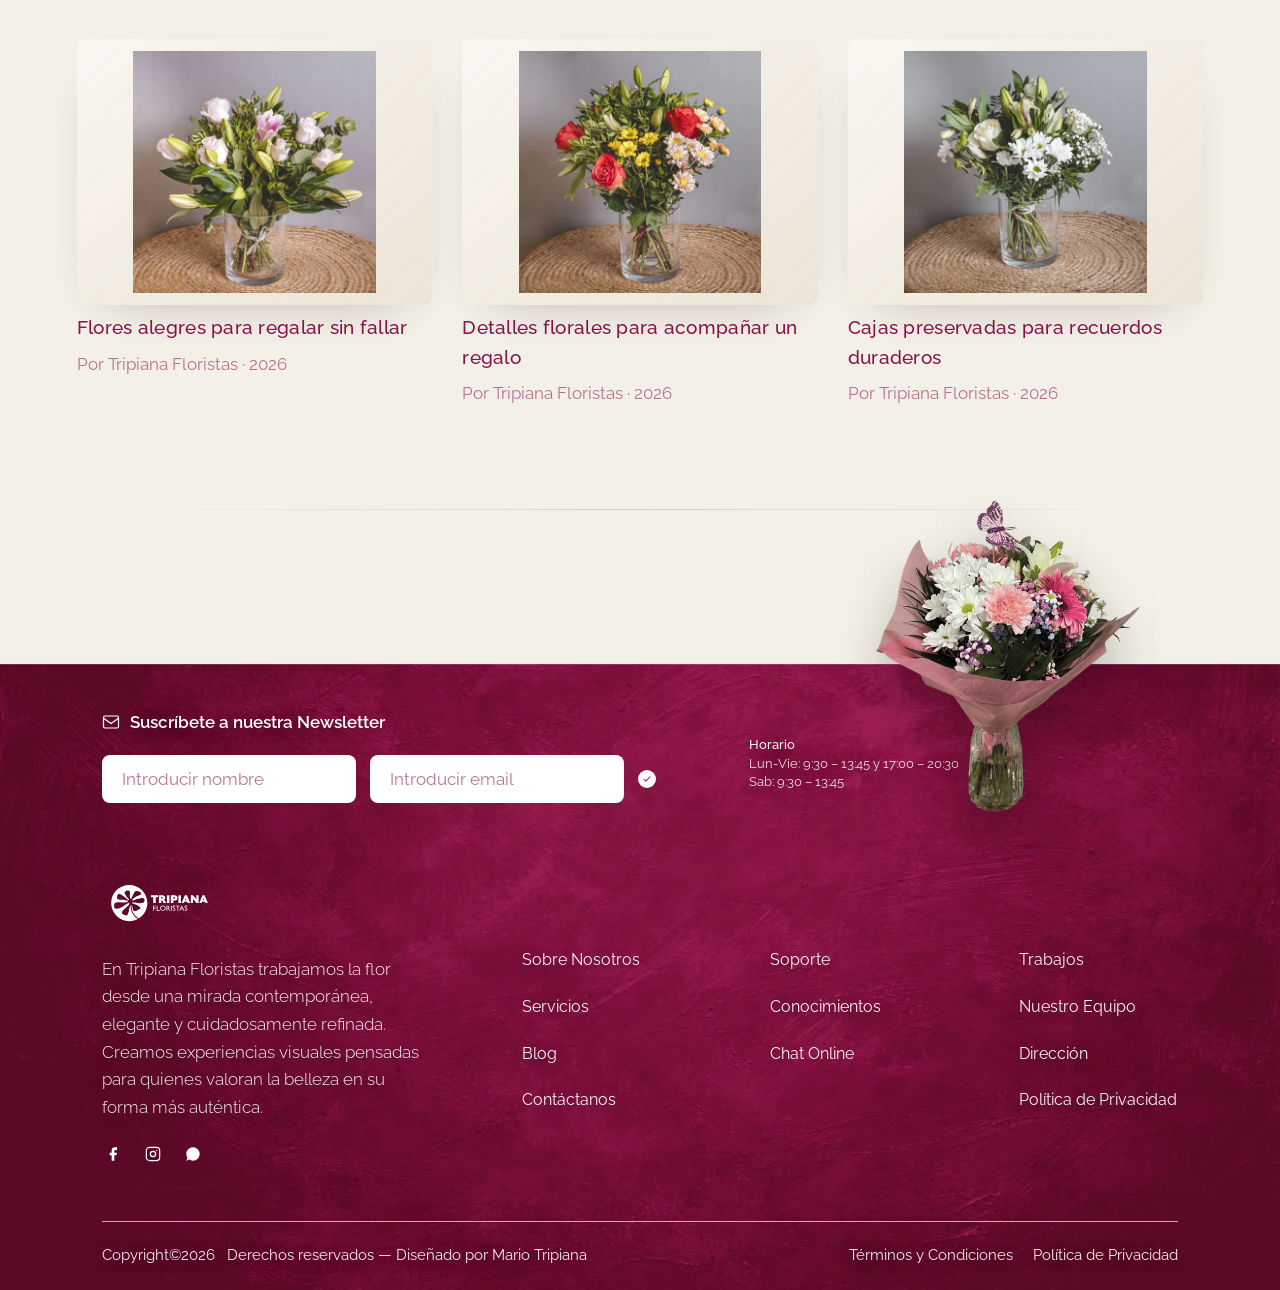
==== commit fe09fccf: "final" ====
--- a/blog.html
+++ b/blog.html
@@ -4,6 +4,12 @@
     <meta charset="UTF-8" />
     <meta name="viewport" content="width=device-width, initial-scale=1.0" />
     <title>Tripiana Floristas — Blog</title>
+    <link rel="preconnect" href="https://fonts.googleapis.com" />
+    <link rel="preconnect" href="https://fonts.gstatic.com" crossorigin />
+    <link
+      href="https://fonts.googleapis.com/css2?family=League+Spartan:wght@700;800&family=Raleway:ital,wght@0,300;0,400;0,500;0,600;0,700;1,300;1,400&family=Cormorant+Garamond:ital,wght@0,300;0,400;0,500;0,600;1,300;1,400;1,500;1,600&display=swap"
+      rel="stylesheet"
+    />
     <link rel="stylesheet" href="styles.css" />
     <script src="assets/effects.js" defer></script>
     <style>
@@ -104,7 +110,7 @@
 
     <!-- HERO -->
     <section class="hero">
-      <img class="hero-photo" src="fotos web/blog-reciente-hero.jpg" alt="" />
+      <img class="hero-photo" src="fotos web/optimized/blog-reciente-hero.webp" alt="" fetchpriority="high" decoding="async">
       <div class="hero-content">
         <h1 class="hero-title">Blog reciente</h1>
         <p class="hero-body" style="max-width:500px">Ideas, cuidados y consejos florales para elegir mejor cada ramo, cada centro y cada detalle especial.</p>
@@ -122,9 +128,9 @@
             >
               <img
                 class="img-real"
-                src="fotos web/Bonsái_mini.jpg"
-                alt="Foto blog"
-              />
+                src="fotos web/optimized/bonsai-mini.webp"
+                alt="Foto blog"
+              loading="lazy" decoding="async">
             </div>
             <p class="blog-page-card-title">
               Cómo elegir flores para una boda elegante
@@ -138,9 +144,9 @@
             >
               <img
                 class="img-real"
-                src="fotos web/Centro_Blanco.jpg"
-                alt="Foto blog"
-              />
+                src="fotos web/optimized/centro-blanco.webp"
+                alt="Foto blog"
+              loading="lazy" decoding="async">
             </div>
             <p class="blog-page-card-title">
               Ramos de temporada que siempre funcionan
@@ -154,9 +160,9 @@
             >
               <img
                 class="img-contain"
-                src="fotos web/Jero_Planta.jpg"
-                alt="Foto blog"
-              />
+                src="fotos web/optimized/jero-planta.webp"
+                alt="Foto blog"
+              loading="lazy" decoding="async">
             </div>
             <p class="blog-page-card-title">
               Flores preservadas: cuidados sencillos
@@ -170,9 +176,9 @@
             >
               <img
                 class="img-contain"
-                src="fotos web/Paniculata_Abierta.jpg"
-                alt="Foto blog"
-              />
+                src="fotos web/optimized/paniculata-abierta.webp"
+                alt="Foto blog"
+              loading="lazy" decoding="async">
             </div>
             <p class="blog-page-card-title">
               Orquídeas blancas para espacios luminosos
@@ -186,9 +192,9 @@
             >
               <img
                 class="img-contain"
-                src="fotos web/Cesta verde grande.jpg"
-                alt="Foto blog"
-              />
+                src="fotos web/optimized/cesta-verde-grande.webp"
+                alt="Foto blog"
+              loading="lazy" decoding="async">
             </div>
             <p class="blog-page-card-title">
               Centros florales para una mesa cuidada
@@ -202,9 +208,9 @@
             >
               <img
                 class="img-contain"
-                src="fotos web/Ramo_Sobremesa.jpg"
-                alt="Foto blog"
-              />
+                src="fotos web/optimized/ramo-sobremesa.webp"
+                alt="Foto blog"
+              loading="lazy" decoding="async">
             </div>
             <p class="blog-page-card-title">
               Color y equilibrio en ramos variados
@@ -218,9 +224,9 @@
             >
               <img
                 class="img-contain"
-                src="fotos web/Ramo_Ilicitano.jpg"
-                alt="Foto blog"
-              />
+                src="fotos web/optimized/ramo-ilicitano.webp"
+                alt="Foto blog"
+              loading="lazy" decoding="async">
             </div>
             <p class="blog-page-card-title">
               Flores alegres para regalar sin fallar
@@ -234,9 +240,9 @@
             >
               <img
                 class="img-contain"
-                src="fotos web/Ramo_Éxito.jpg"
-                alt="Foto blog"
-              />
+                src="fotos web/optimized/ramo-exito.webp"
+                alt="Foto blog"
+              loading="lazy" decoding="async">
             </div>
             <p class="blog-page-card-title">
               Detalles florales para acompañar un regalo
@@ -250,9 +256,9 @@
             >
               <img
                 class="img-contain"
-                src="fotos web/Ramo_Elegancia.jpg"
-                alt="Foto blog"
-              />
+                src="fotos web/optimized/ramo-elegancia.webp"
+                alt="Foto blog"
+              loading="lazy" decoding="async">
             </div>
             <p class="blog-page-card-title">
               Cajas preservadas para recuerdos duraderos
@@ -307,15 +313,15 @@
             </button>
           </div>
         </div>
-        <div class="footer-schedule">
-          Horario<br />Lun-Vie: 9:30 – 13:45 y 17:00 – 20:30<br />Sab: 9:30 –
+        <div class="footer-schedule-inline">
+          <strong>Horario</strong>Lun-Vie: 9:30 – 13:45 y 17:00 – 20:30<br />Sab: 9:30 –
           13:45
         </div>
         <div class="footer-bouquet">
           <div class="img-ph">
             <img
               class="img-contain"
-              src="fotos web/fotos web-11.png"
+              src="fotos web/optimized/fotos-web-11.webp"
               alt="Ramo"
               loading="lazy"
               decoding="async"
@@ -339,7 +345,7 @@
             forma más auténtica.
           </p>
           <div class="footer-social">
-            <button class="footer-social-btn">
+            <a class="footer-social-btn" aria-label="Facebook" href="http://www.facebook.com/TripianaFloristas/" target="_blank" rel="noopener">
               <svg
                 width="16"
                 height="16"
@@ -350,8 +356,8 @@
                   d="M18 2h-3a5 5 0 00-5 5v3H7v4h3v8h4v-8h3l1-4h-4V7a1 1 0 011-1h3z"
                 />
               </svg>
-            </button>
-            <button class="footer-social-btn">
+            </a>
+            <a class="footer-social-btn" aria-label="Instagram" href="https://www.instagram.com/tripianafloristas/" target="_blank" rel="noopener">
               <svg
                 width="16"
                 height="16"
@@ -370,8 +376,8 @@
                   stroke="none"
                 />
               </svg>
-            </button>
-            <button class="footer-social-btn">
+            </a>
+            <a class="footer-social-btn" aria-label="WhatsApp" href="https://web.whatsapp.com/send?phone=607921180&text=Hola!%20Necesito%20saber..." target="_blank" rel="noopener">
               <svg
                 width="16"
                 height="16"
@@ -382,7 +388,7 @@
                   d="M17.472 14.382c-.297-.149-1.758-.867-2.03-.967-.273-.099-.471-.148-.67.15-.197.297-.767.966-.94 1.164-.173.199-.347.223-.644.075-.297-.15-1.255-.463-2.39-1.475-.883-.788-1.48-1.761-1.653-2.059-.173-.297-.018-.458.13-.606.134-.133.298-.347.446-.52.149-.174.198-.298.298-.497.099-.198.05-.371-.025-.52-.075-.149-.669-1.612-.916-2.207-.242-.579-.487-.5-.669-.51-.173-.008-.371-.01-.57-.01-.198 0-.52.074-.792.372-.272.297-1.04 1.016-1.04 2.479 0 1.462 1.065 2.875 1.213 3.074.149.198 2.096 3.2 5.077 4.487.709.306 1.262.489 1.694.625.712.227 1.36.195 1.871.118.571-.085 1.758-.719 2.006-1.413.248-.694.248-1.289.173-1.413-.074-.124-.272-.198-.57-.347zM11.99 2C6.469 2 2 6.47 2 11.99c0 2.108.62 4.072 1.693 5.717L2 22l4.418-1.666C8.006 21.375 9.96 22 11.99 22 17.51 22 22 17.53 22 12.01 22 6.47 17.51 2 11.99 2z"
                 />
               </svg>
-            </button>
+            </a>
           </div>
         </div>
         <div class="footer-links-grid">
--- a/styles.css
+++ b/styles.css
@@ -1,8 +1,6 @@
 /* ============================================================
    TRIPIANA FLORISTAS — Shared Styles (responsive overhaul)
    ============================================================ */
-@import url("https://fonts.googleapis.com/css2?family=League+Spartan:wght@700;800&family=Raleway:ital,wght@0,300;0,400;0,500;0,600;0,700;1,300;1,400&family=Cormorant+Garamond:ital,wght@0,300;0,400;0,500;0,600;1,300;1,400;1,500;1,600&display=swap");
-
 :root {
   /* ── Colores base ── */
   --crimson: #8a124b;
@@ -984,6 +982,7 @@
   background: none;
   border: none;
   cursor: pointer;
+  text-decoration: none;
   transition: color 0.15s;
 }
 .footer-social-btn:hover {
@@ -2031,7 +2030,7 @@
       rgba(16, 6, 10, 0.34) 44%,
       rgba(16, 6, 10, 0.16) 100%
     ),
-    url("fotos web/coche con flores ok.jpg") center/cover no-repeat,
+    url("fotos web/optimized/coche-con-flores-ok.webp") center/cover no-repeat,
     var(--hero-dark);
 }
 .hero-video-failed .hero-photo {
@@ -4070,6 +4069,28 @@
 .site-header .logo-icon {
   display: none !important;
 }
+
+.site-header {
+  grid-template-columns: minmax(230px, 0.82fr) minmax(0, auto) minmax(150px, 0.82fr);
+  gap: clamp(12px, 1.3vw, 22px);
+  padding-inline: clamp(28px, 4vw, 64px);
+}
+
+.site-nav {
+  flex-wrap: nowrap;
+  gap: clamp(16px, 1.55vw, 26px);
+  min-width: 0;
+  white-space: nowrap;
+}
+
+.site-nav a {
+  font-size: clamp(13px, 0.72vw, 15px);
+}
+
+.header-actions {
+  min-width: 0;
+}
+
 .site-footer .footer-logo {
   width: clamp(270px, 23vw, 380px);
   height: 86px;
@@ -4189,7 +4210,7 @@
 .site-footer.footer-bg-ready {
   background:
     linear-gradient(90deg, rgba(18, 4, 10, 0.22), rgba(18, 4, 10, 0.12)),
-    url("fotos web/fondo cemento.png") center/cover no-repeat !important;
+    url("fotos web/optimized/fondo-cemento.webp") center/cover no-repeat !important;
 }
 .footer-texture {
   display: none !important;
@@ -4658,7 +4679,7 @@
 [data-theme="dark"] .site-footer.footer-bg-ready {
   background:
     linear-gradient(90deg, rgba(10, 0, 0, 0.28), rgba(10, 0, 0, 0.16)),
-    url("fotos web/fondo cemento.png") center/cover no-repeat !important;
+    url("fotos web/optimized/fondo-cemento.webp") center/cover no-repeat !important;
 }
 
 [data-theme="dark"] .footer-texture {
@@ -4782,7 +4803,7 @@
   isolation: isolate;
   background:
     linear-gradient(90deg, rgba(83, 5, 34, 0.2), rgba(83, 5, 34, 0.06)),
-    url("fotos web/fondo cemento.png") center/cover no-repeat,
+    url("fotos web/optimized/fondo-cemento.webp") center/cover no-repeat,
     #8a124b !important;
 }
 
@@ -4793,7 +4814,7 @@
   gap: clamp(32px, 6vw, 86px);
   min-height: clamp(124px, 12vw, 156px);
   padding: clamp(30px, 3.4vw, 44px) clamp(32px, 8vw, 120px) 0 !important;
-  border-bottom: 1px solid rgba(243, 240, 231, 0.2);
+  border-bottom: 0 !important;
   overflow: visible !important;
   position: static !important;
 }
@@ -4879,6 +4900,7 @@
   grid-template-columns: minmax(260px, 330px) 1fr;
   gap: clamp(48px, 7vw, 110px);
   padding: clamp(42px, 4.4vw, 62px) clamp(32px, 8vw, 120px) clamp(38px, 4.4vw, 58px) !important;
+  border-top: 0 !important;
 }
 
 .site-footer .footer-logo {
@@ -4963,7 +4985,7 @@
 [data-theme="dark"] .site-footer.footer-bg-ready {
   background:
     linear-gradient(90deg, rgba(83, 5, 34, 0.2), rgba(83, 5, 34, 0.06)),
-    url("fotos web/fondo cemento.png") center/cover no-repeat,
+    url("fotos web/optimized/fondo-cemento.webp") center/cover no-repeat,
     #8a124b !important;
 }
 
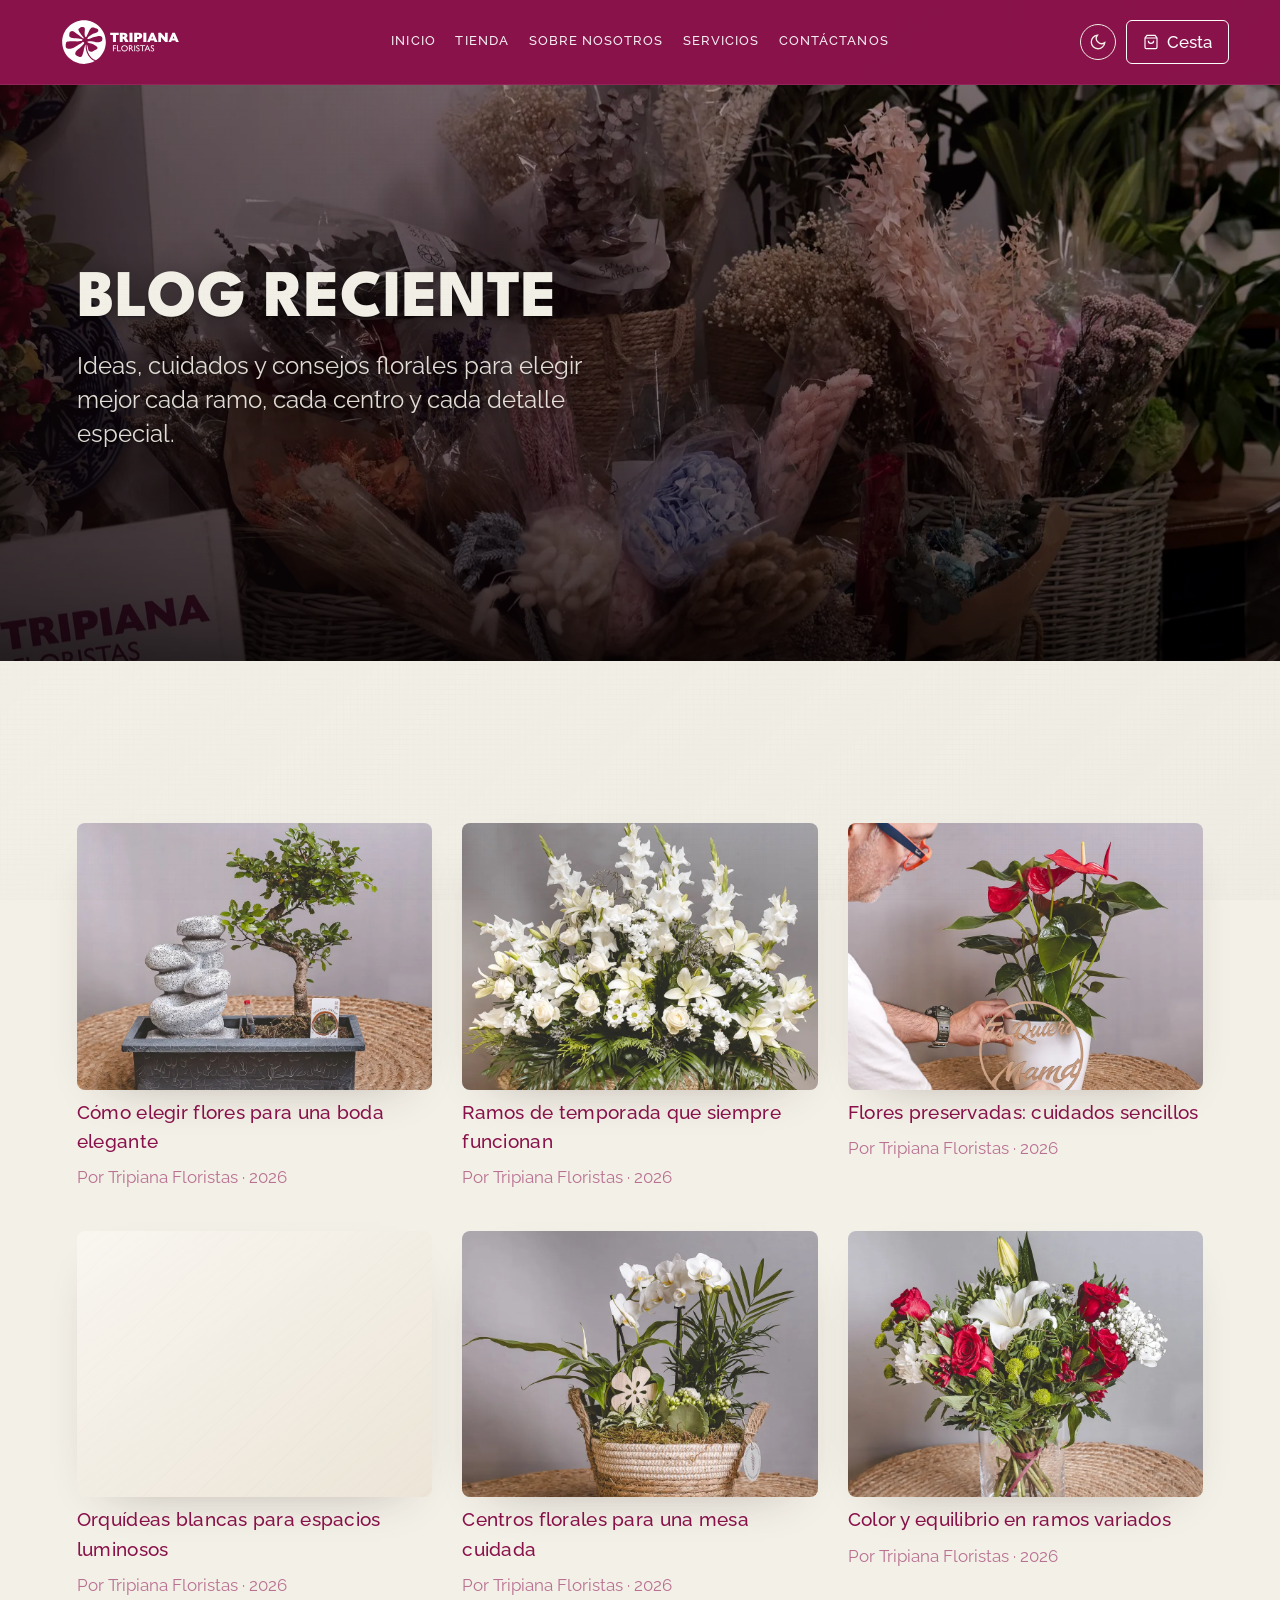
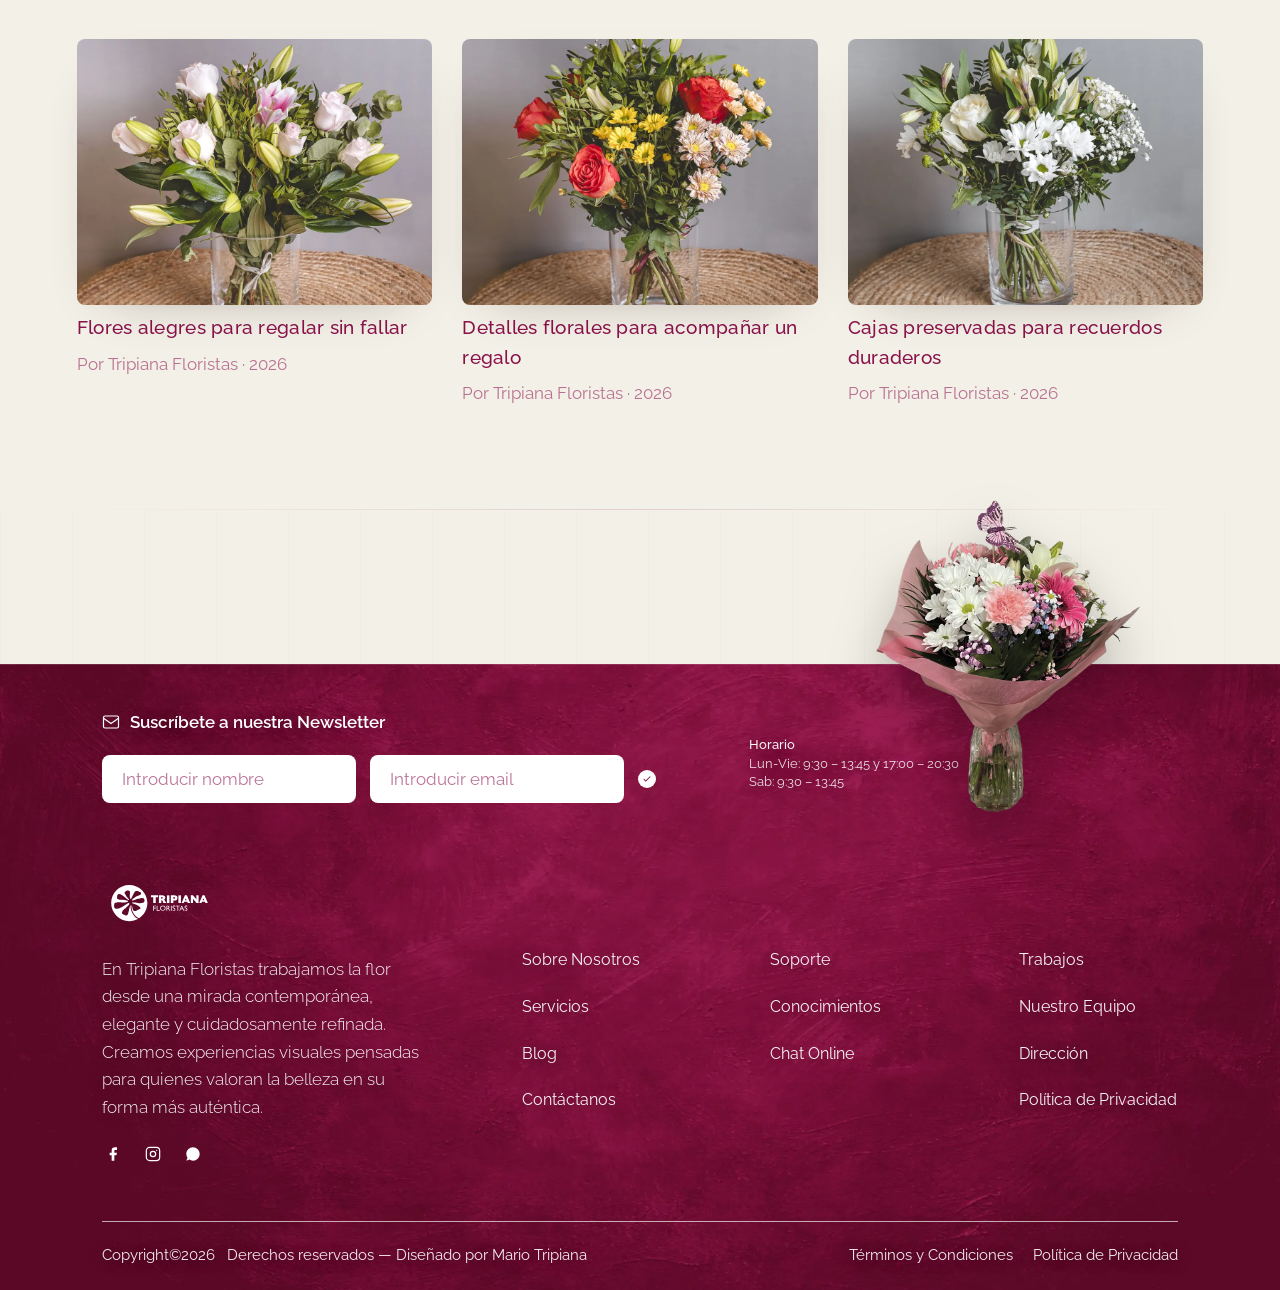
==== commit da3c7131: "s" ====
--- a/blog.html
+++ b/blog.html
@@ -30,9 +30,19 @@
       }
       .blog-page-card .img-ph {
         width: 100%;
-        aspect-ratio: 4/3;
-        min-height: 160px;
+        aspect-ratio: 4 / 3 !important;
+        min-height: 0 !important;
+        padding: 0 !important;
+        overflow: hidden;
         transition: opacity 0.2s;
+      }
+      .blog-page-card .img-ph img {
+        display: block;
+        width: 100%;
+        height: 100%;
+        padding: 0 !important;
+        object-fit: cover !important;
+        object-position: center;
       }
       .blog-page-card-title {
         font-weight: 500;
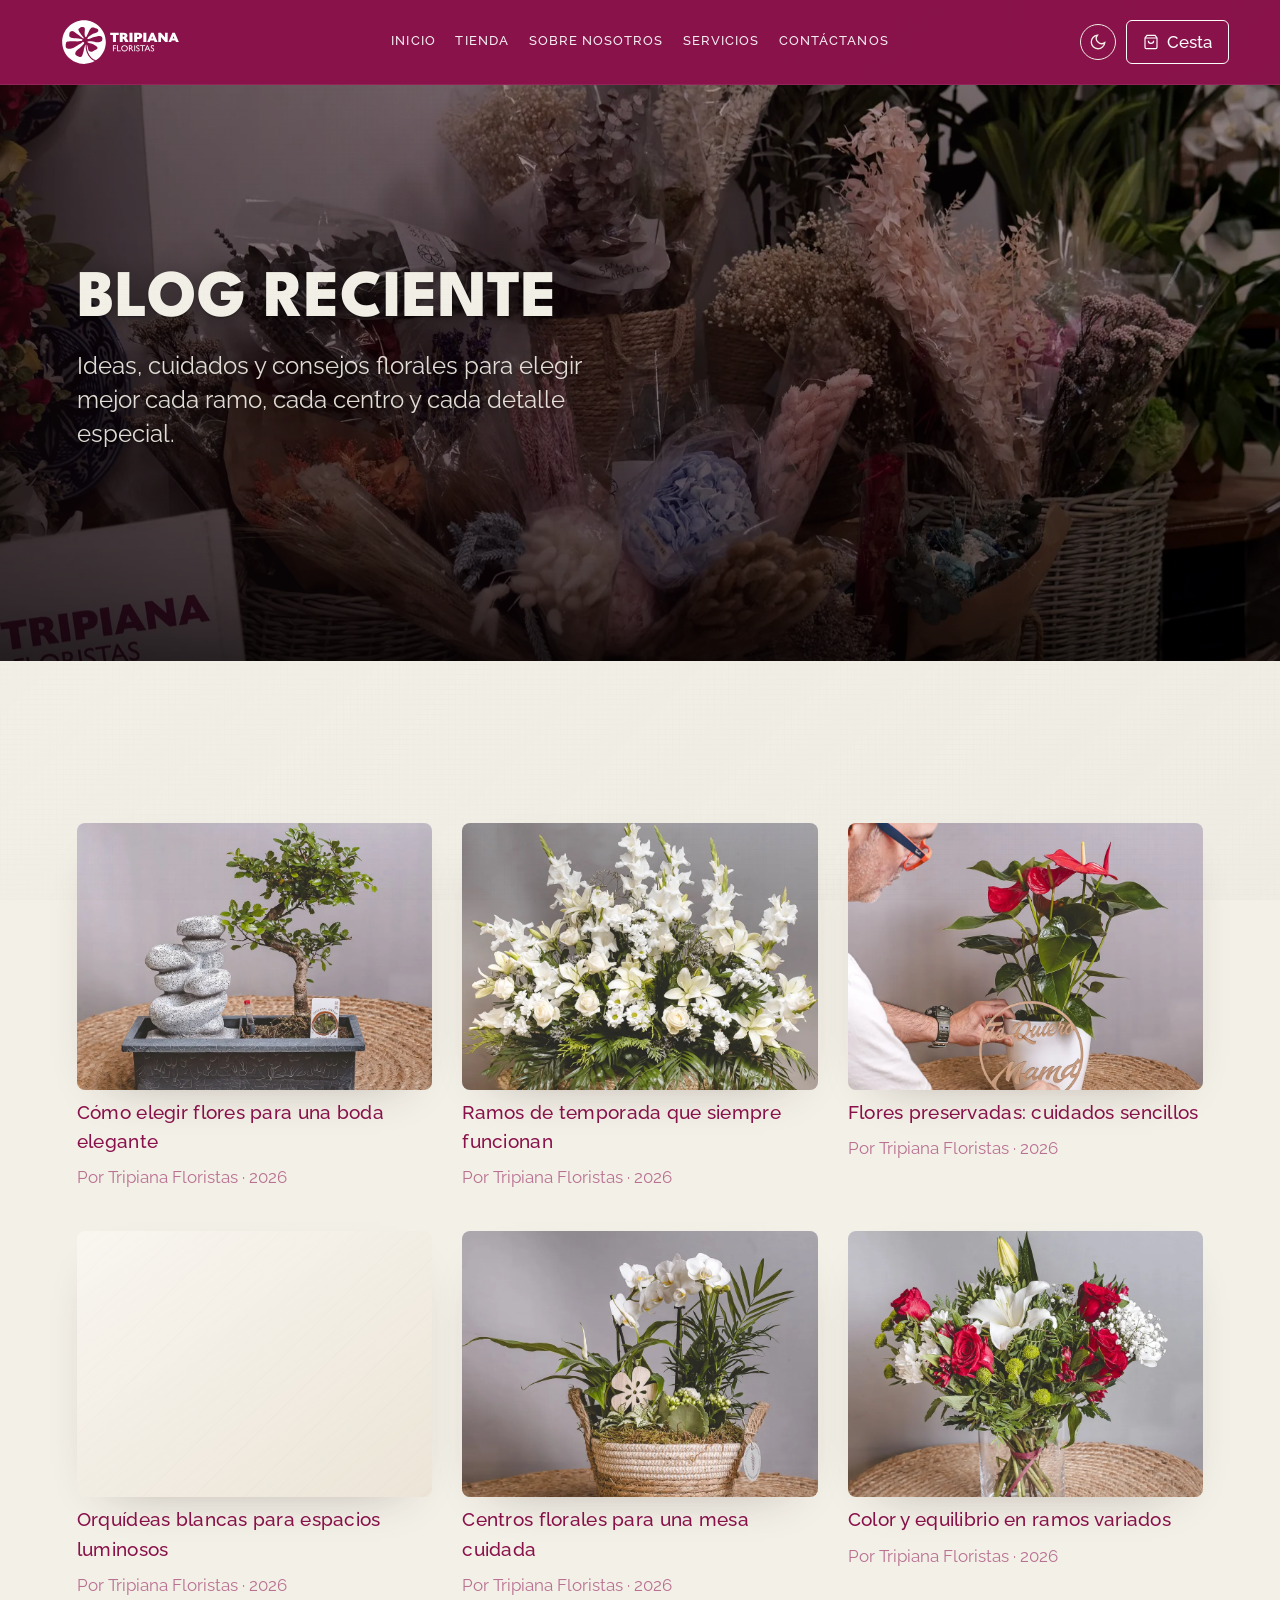
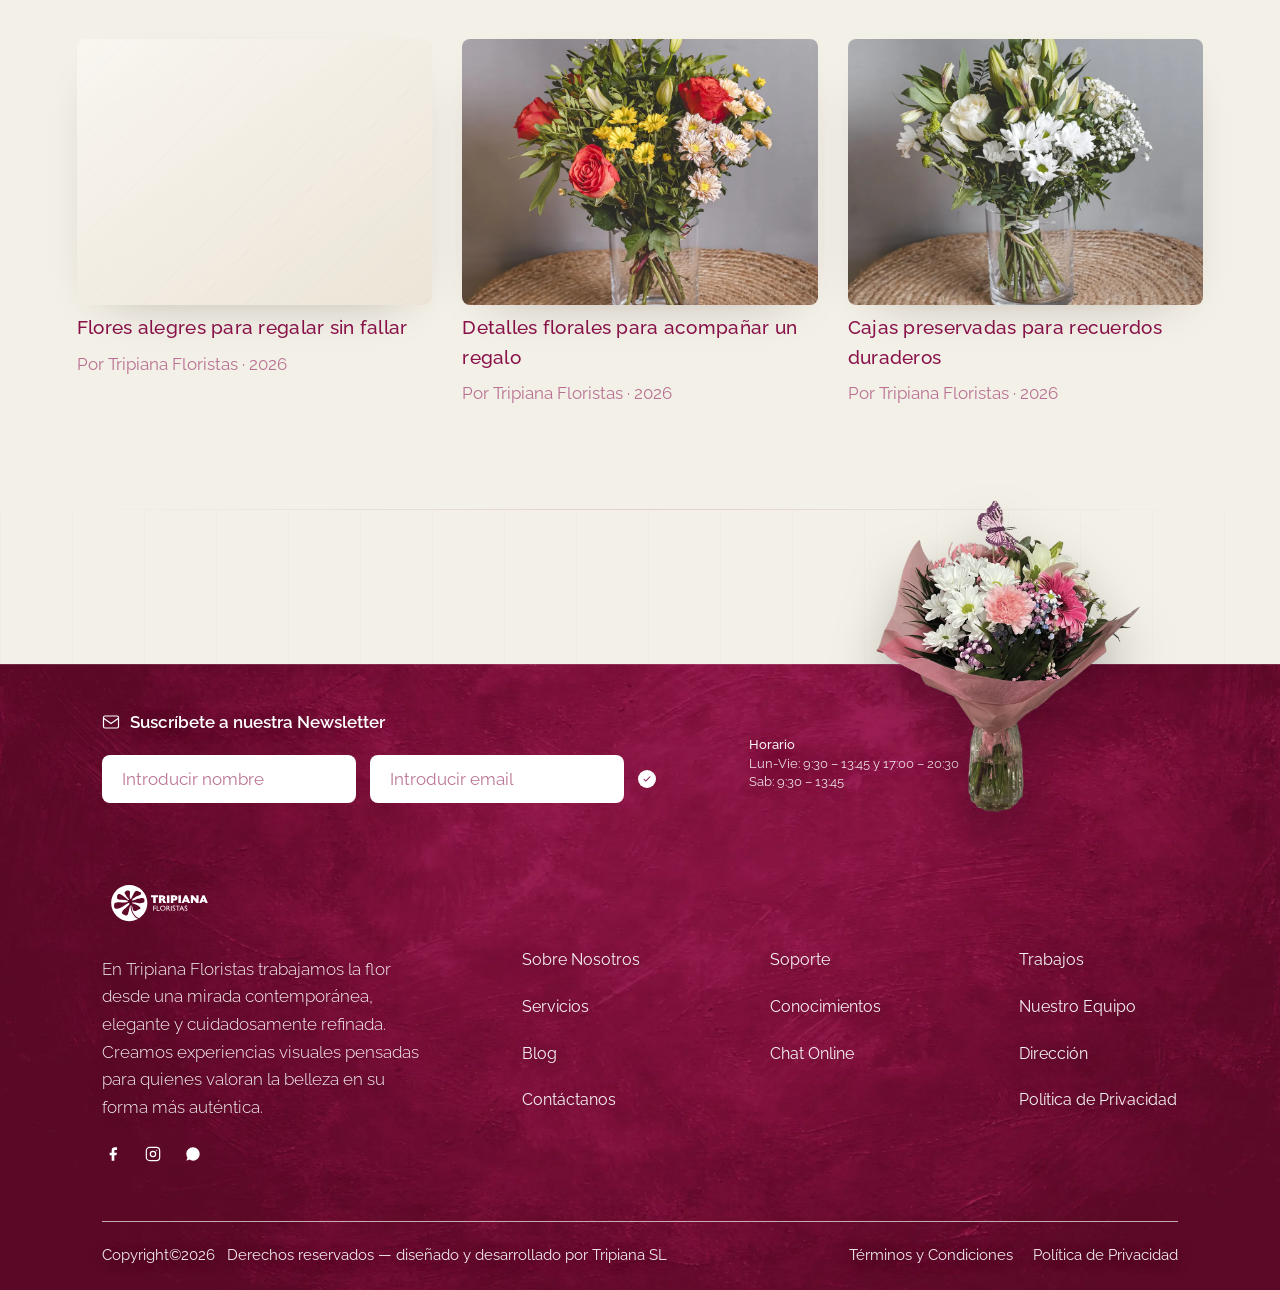
==== commit 0cac0470: "ultimos cambios" ====
--- a/blog.html
+++ b/blog.html
@@ -424,7 +424,7 @@
       <div class="footer-bottom">
         <div style="display: flex; gap: 12px; flex-wrap: wrap">
           <span>Copyright©2026</span>
-          <span>Derechos reservados — Diseñado por Mario Tripiana</span>
+          <span>Derechos reservados — diseñado y desarrollado por Tripiana SL</span>
         </div>
         <div class="footer-bottom-right">
           <a href="#">Términos y Condiciones</a>
--- a/styles.css
+++ b/styles.css
@@ -2192,6 +2192,18 @@
   margin-top: 10px;
   background: linear-gradient(90deg, var(--crimson), var(--crimson-mid));
   border-radius: 2px;
+}
+
+.section-title::after,
+.section-title-black::after,
+.reco-title::after,
+.blog-header-title::after,
+.why-us-head::after,
+.collage-right-title::after,
+.intro-heading::after,
+.about-h2::after {
+  content: none !important;
+  display: none !important;
 }
 
 /* ── CARDS: sombra, lift, hover de imagen ── */
@@ -2443,7 +2455,7 @@
   transition: width 0.3s ease;
 }
 .footer-link-col a:hover::after {
-  width: 100%;
+  width: min(64px, 72%);
 }
 .footer-check-btn {
   transition:
